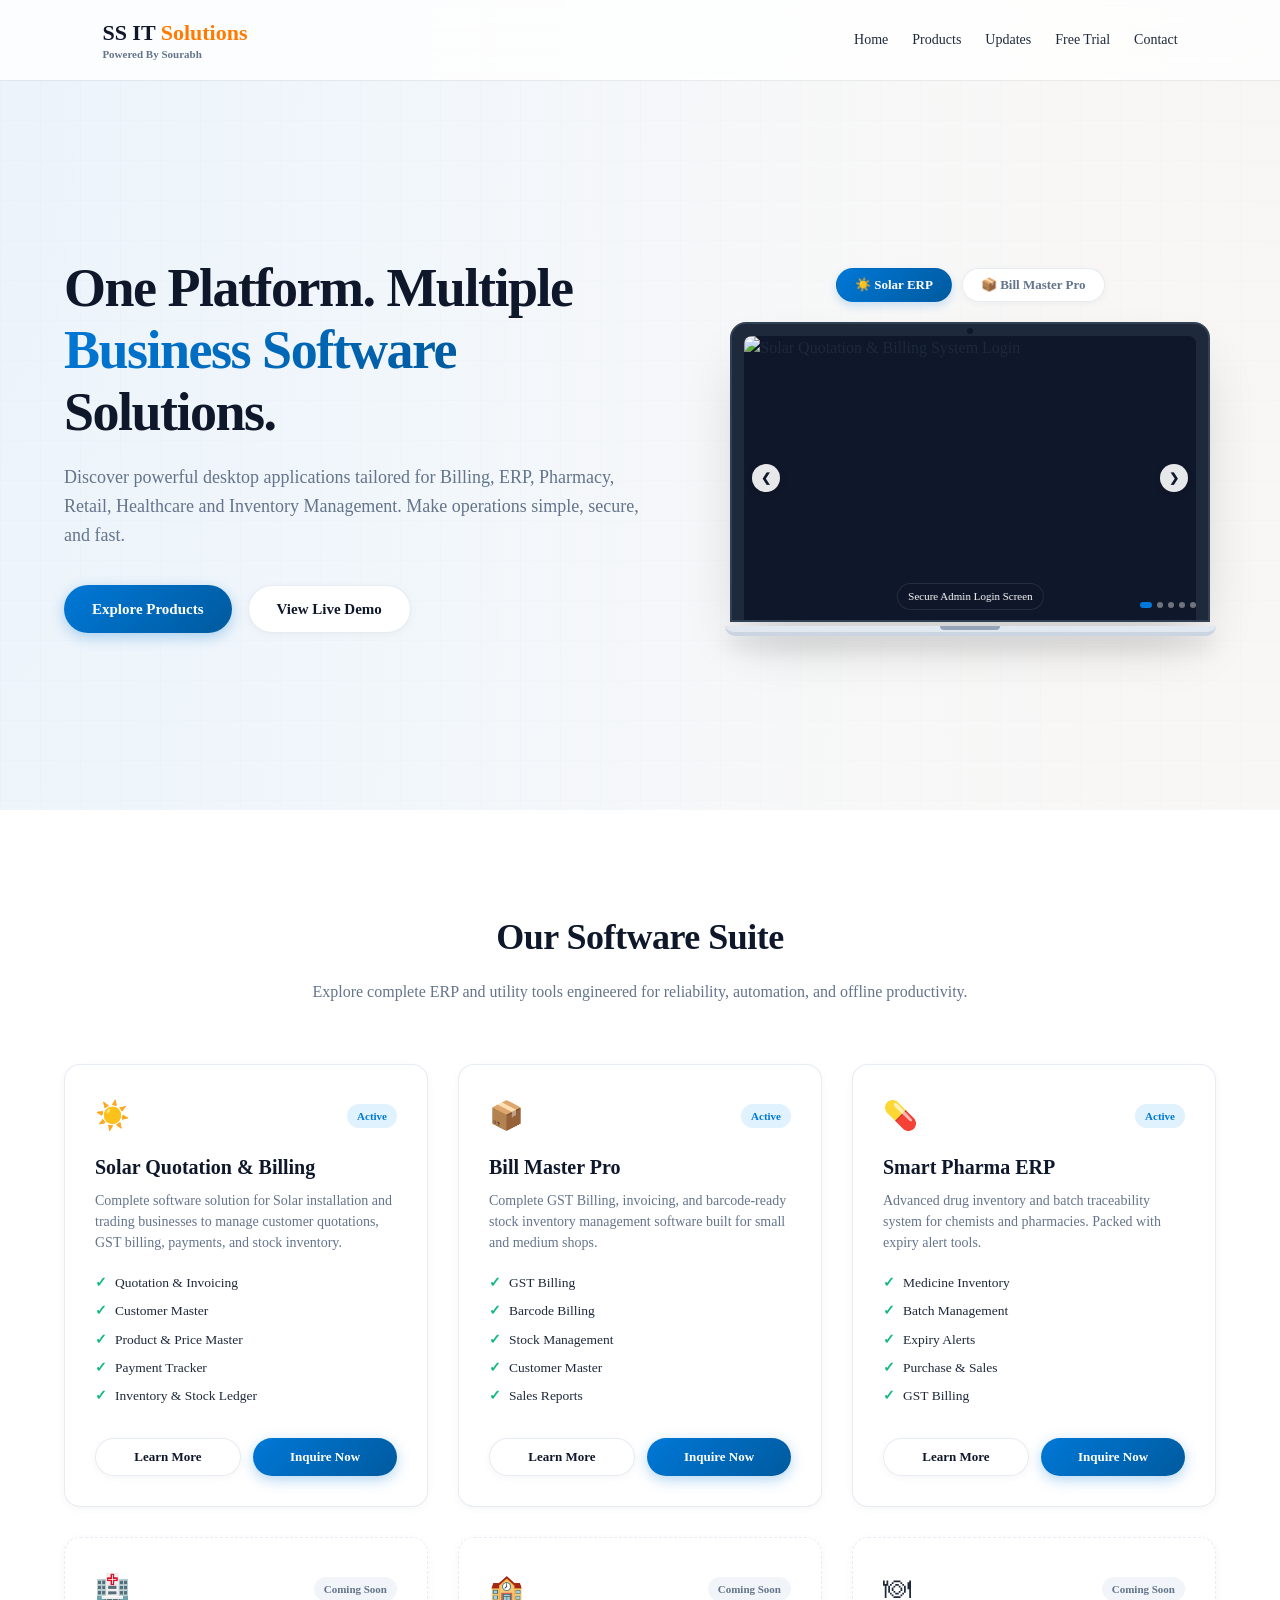
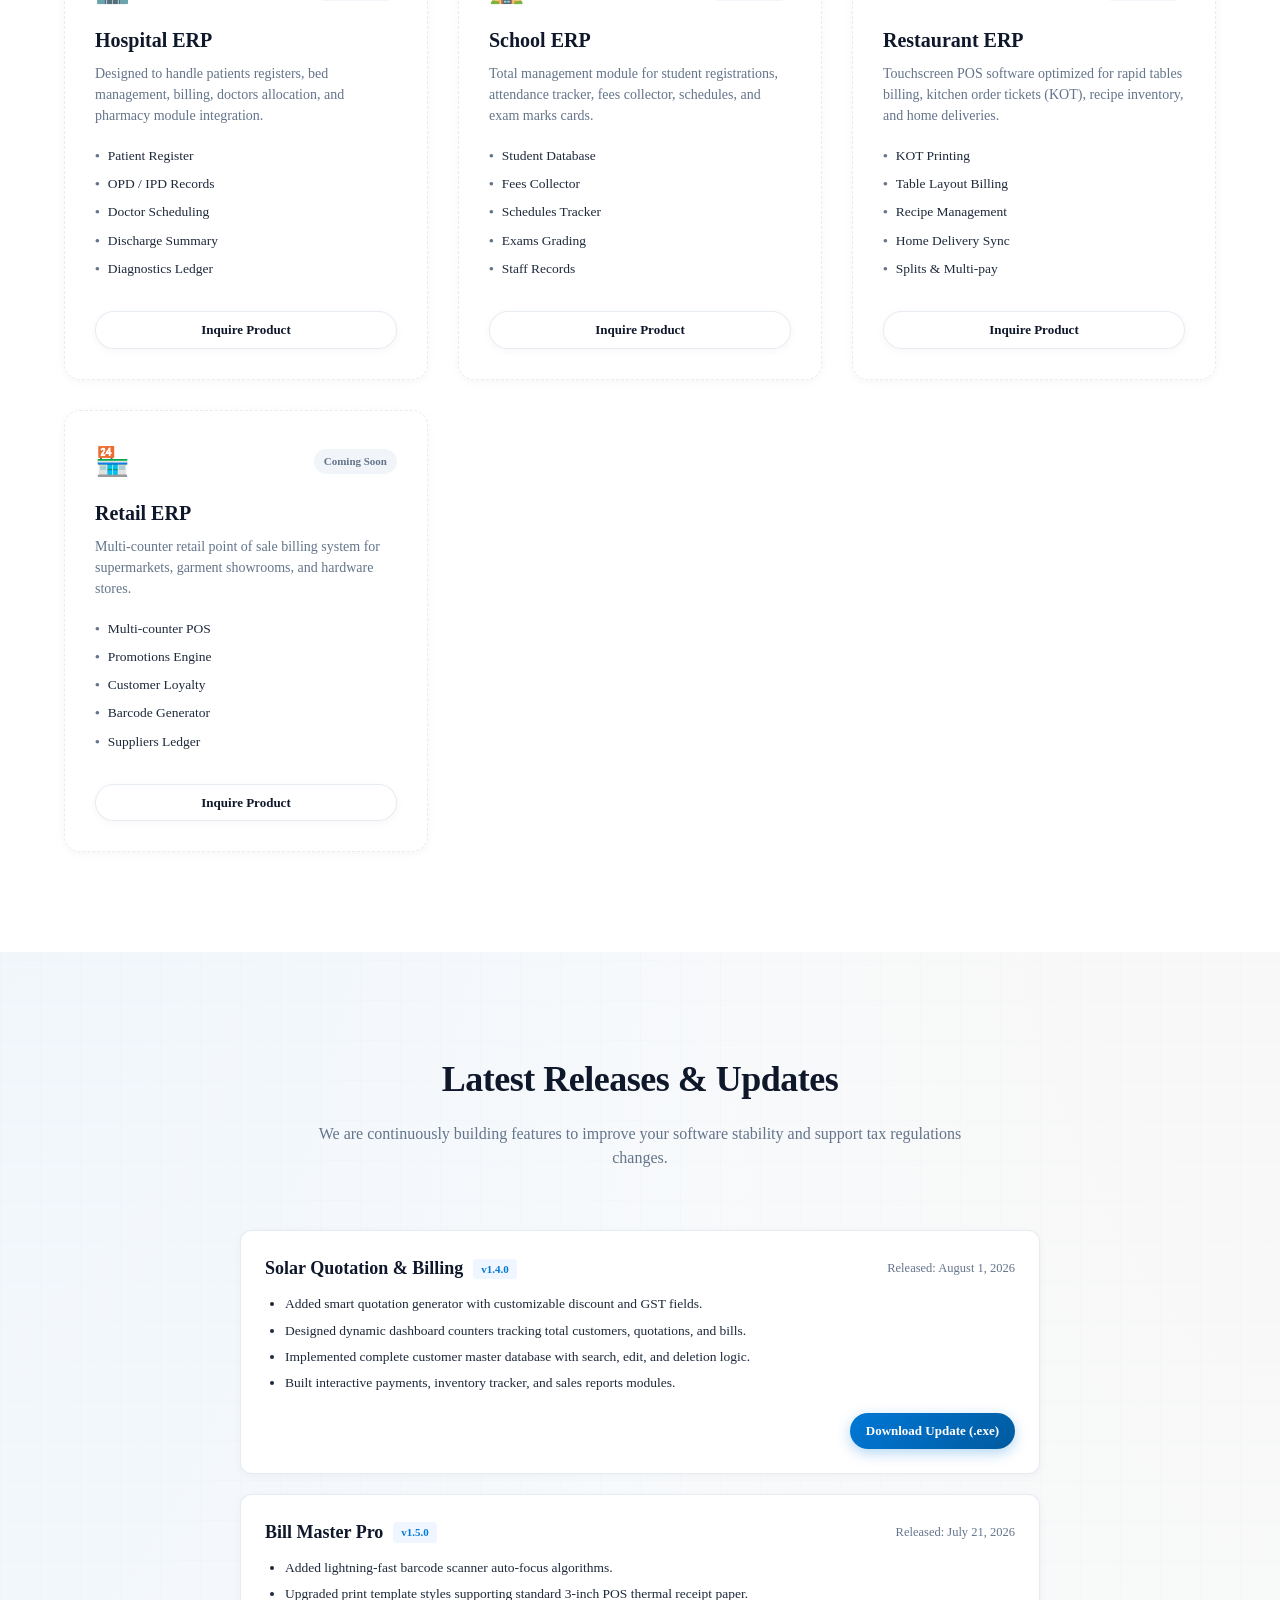
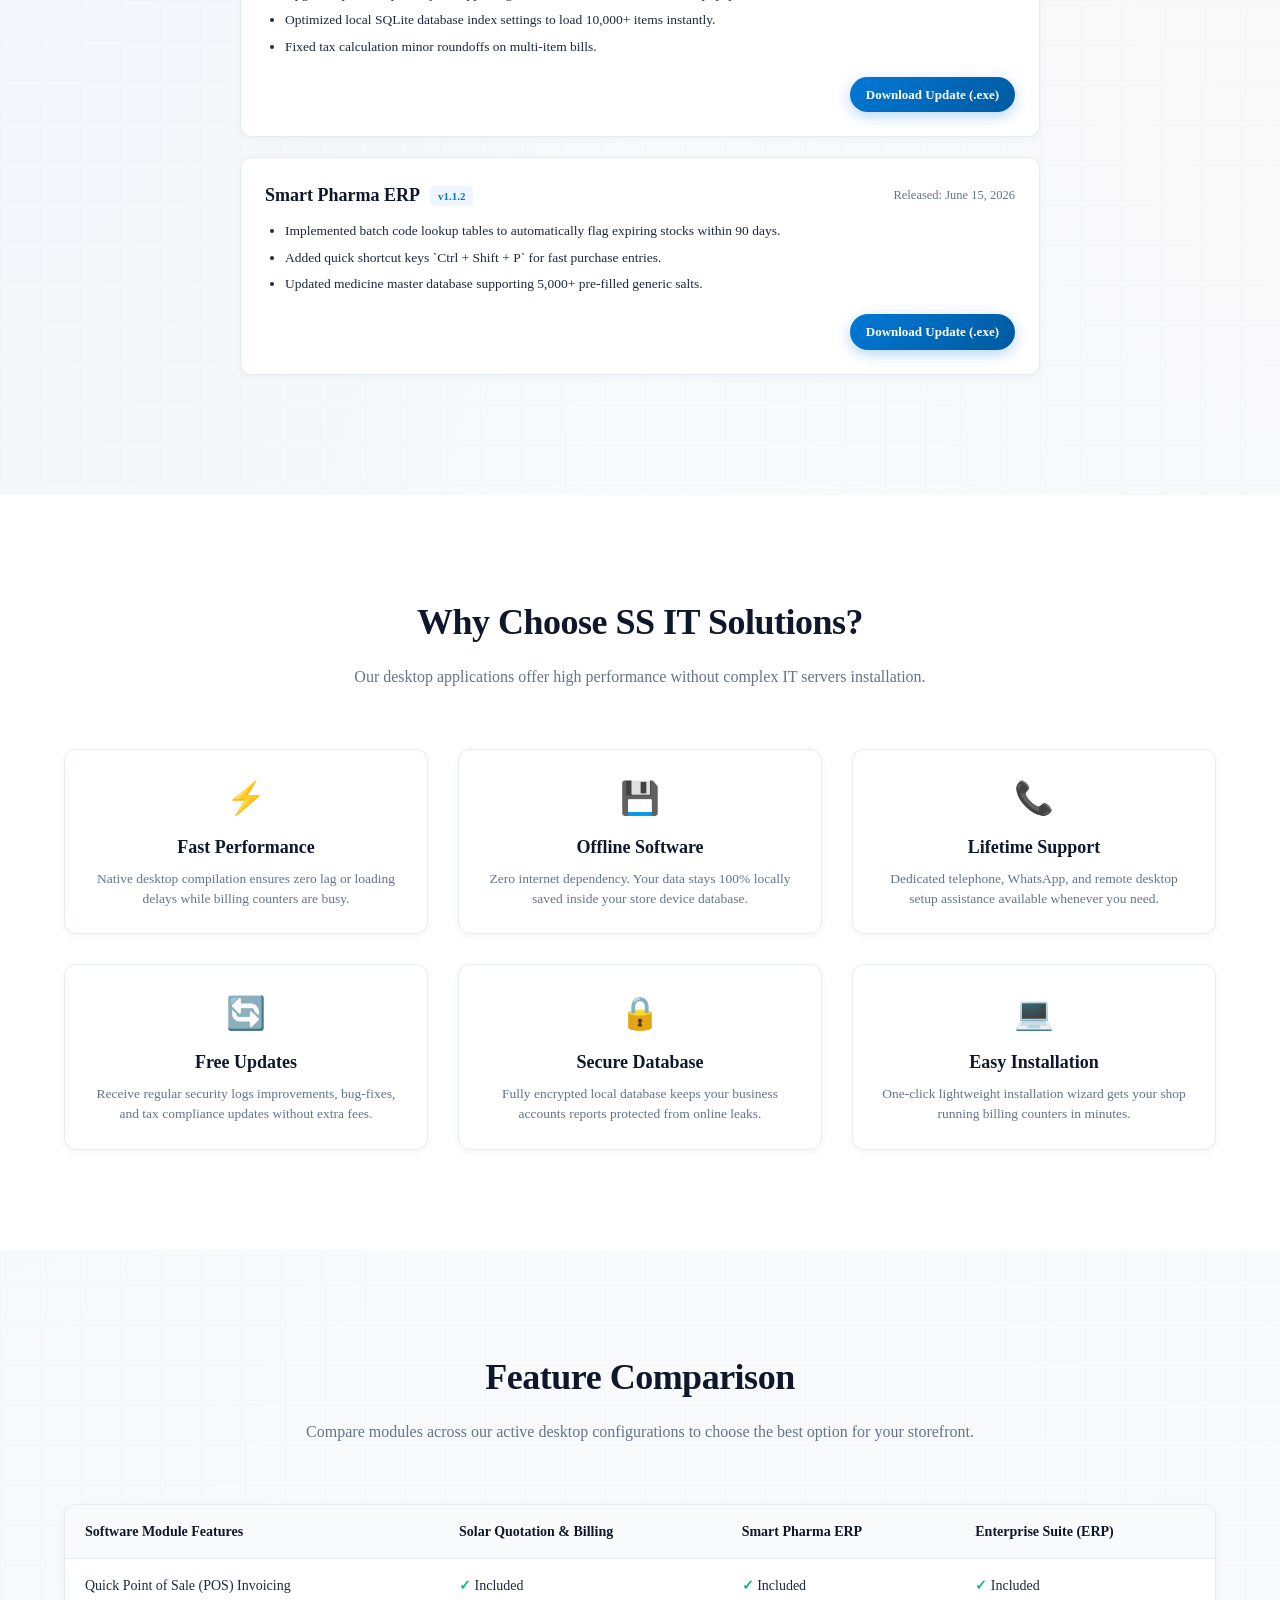
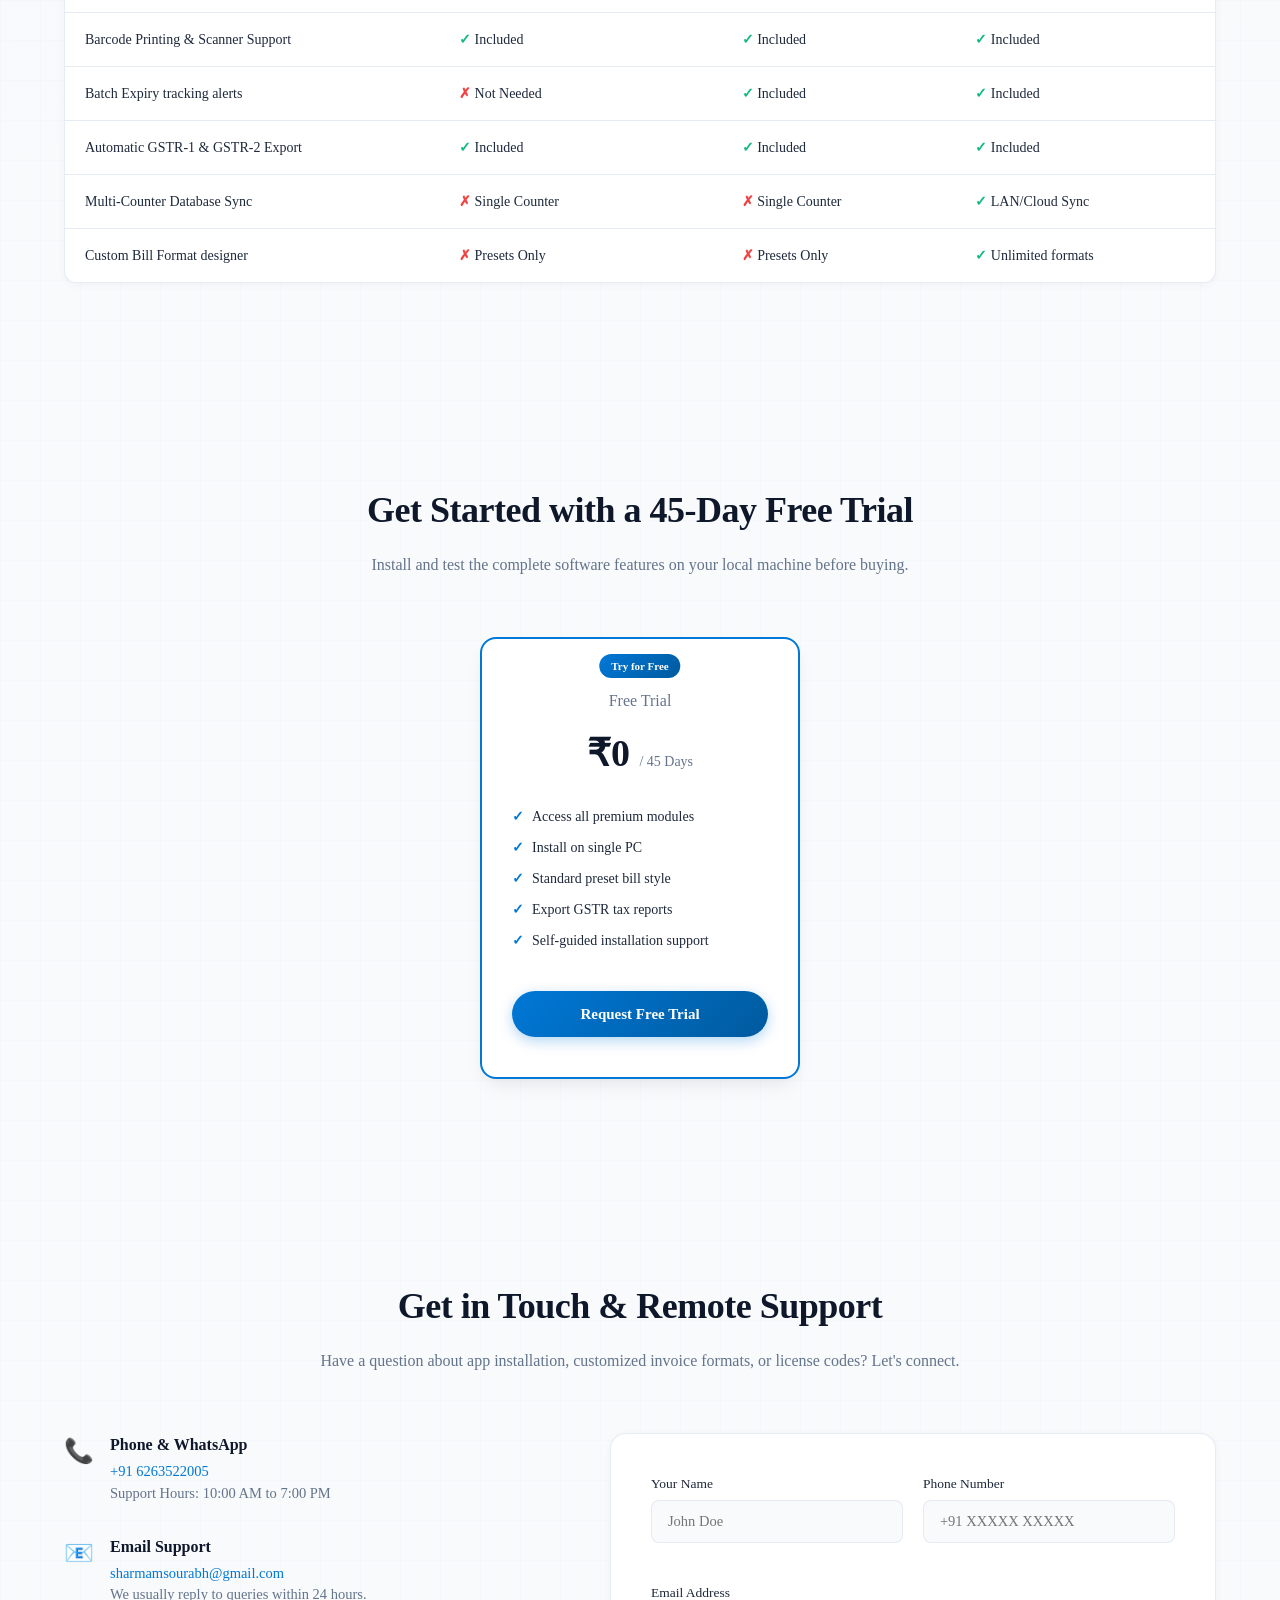
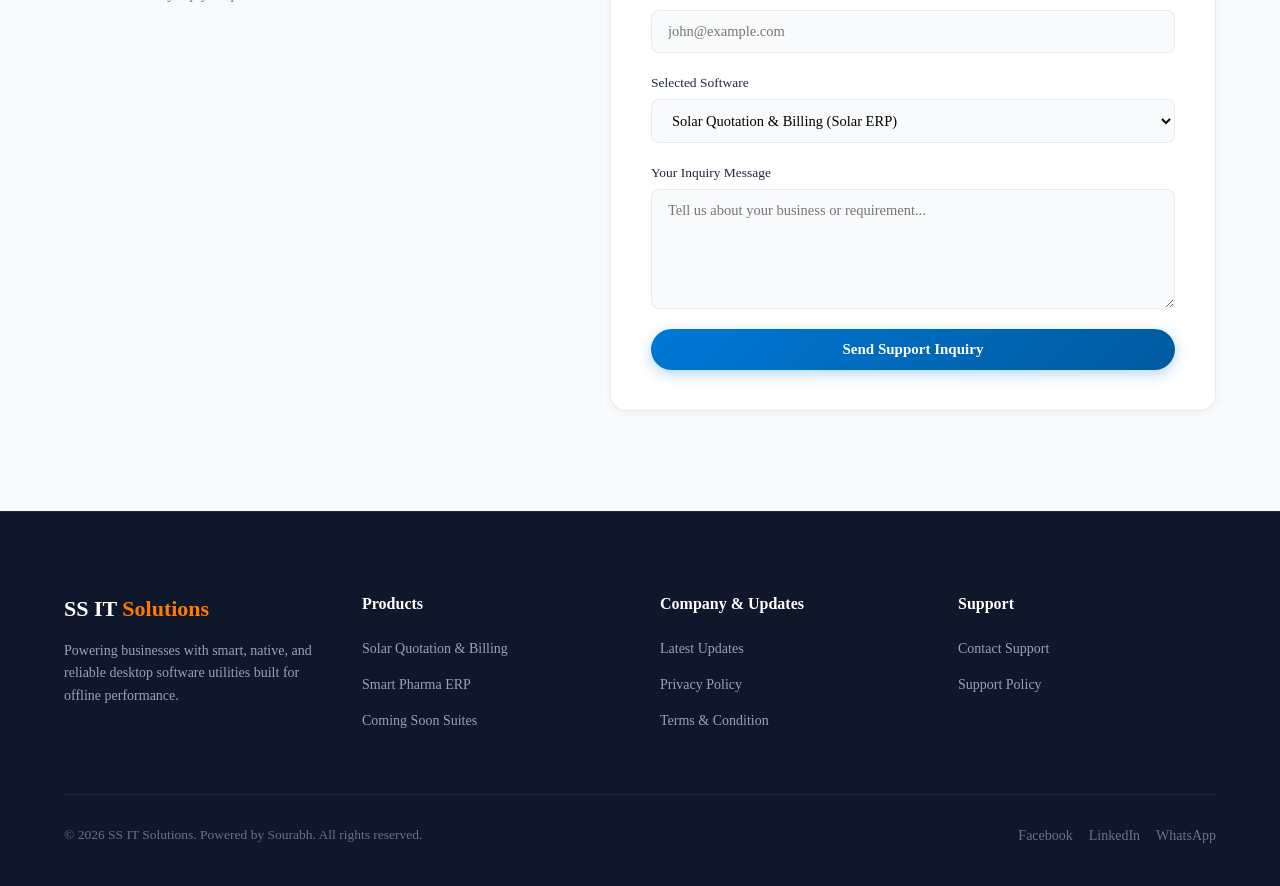
==== index.html @ c7de7785 "revert: restore website to original monolithic state" ====
<!DOCTYPE html>
<html lang="en">

<head>
    <meta charset="UTF-8">
    <meta name="viewport" content="width=device-width, initial-scale=1.0">
    <meta name="google-site-verification" content="w31RMq2K3rgCQF6X0CqfsqRzI9_mPXojwEN57qnddhU" />
    <title>SS IT Solutions - Solar ERP & Smart Billing Software</title>
    <meta name="description"
        content="Best Solar ERP and Billing software by SS IT Solutions for quotation, invoice management, and customer tracking.">
    <meta name="keywords"
        content="Solar ERP, Billing Software, SS IT Solutions, Quotation Software, Business Solutions">
    <link href="https://fonts.googleapis.com/css2?family=Inter:wght@300;400;500;600;700&display=swap" rel="stylesheet">
    <style>
        :root {
            --primary: #0078D7;
            --primary-light: #E0F2FE;
            --primary-grad: linear-gradient(135deg, #0078D7 0%, #005A9E 100%);
            --accent: #FF7B00;
            --accent-grad: linear-gradient(135deg, #FF7B00 0%, #CC6200 100%);
            --secondary: #0F172A;
            --text-main: #1E293B;
            --text-light: #64748B;
            --bg-color: #F8FAFC;
            --border-color: rgba(226, 232, 240, 0.8);
            --radius-lg: 16px;
            --radius-md: 12px;
            --shadow-sm: 0 2px 8px rgba(0, 0, 0, 0.04);
            --shadow-md: 0 10px 25px -5px rgba(0, 0, 0, 0.05), 0 8px 16px -6px rgba(0, 0, 0, 0.05);
            --shadow-lg: 0 25px 50px -12px rgba(0, 0, 0, 0.08);
            --transition: all 0.3s cubic-bezier(0.16, 1, 0.3, 1);
        }

        * {
            margin: 0;
            padding: 0;
            box-sizing: border-box;
            font-family: Cambria, Georgia, serif;
            scroll-behavior: smooth;
        }

        body {
            background-color: var(--bg-color);
            background-image:
                radial-gradient(at 0% 0%, rgba(0, 120, 215, 0.05) 0px, transparent 50%),
                radial-gradient(at 100% 0%, rgba(255, 123, 0, 0.03) 0px, transparent 50%),
                linear-gradient(rgba(241, 245, 249, 0.4) 1px, transparent 1px),
                linear-gradient(90deg, rgba(241, 245, 249, 0.4) 1px, transparent 1px);
            background-size: 100% 100%, 100% 100%, 40px 40px, 40px 40px;
            color: var(--text-main);
            overflow-x: hidden;
            line-height: 1.5;
        }

        /* Container alignment */
        .container {
            max-width: 1200px;
            margin: 0 auto;
            padding: 0 24px;
        }

        /* Buttons */
        .btn {
            display: inline-flex;
            align-items: center;
            justify-content: center;
            gap: 8px;
            padding: 12px 28px;
            border-radius: 50px;
            font-size: 15px;
            font-weight: 600;
            text-decoration: none;
            transition: var(--transition);
            cursor: pointer;
            border: none;
        }

        .btn-primary {
            background: var(--primary-grad);
            color: white;
            box-shadow: 0 4px 14px rgba(0, 120, 215, 0.3);
        }

        .btn-primary:hover {
            transform: translateY(-2px);
            box-shadow: 0 6px 20px rgba(0, 120, 215, 0.4);
        }

        .btn-secondary {
            background: white;
            color: var(--secondary);
            border: 1px solid var(--border-color);
            box-shadow: var(--shadow-sm);
        }

        .btn-secondary:hover {
            border-color: var(--primary);
            color: var(--primary);
            transform: translateY(-2px);
        }

        .btn-sm {
            padding: 8px 16px;
            font-size: 13px;
        }

        /* Section styles */
        section {
            padding: 100px 0;
            position: relative;
        }

        .section-header {
            text-align: center;
            max-width: 700px;
            margin: 0 auto 60px;
        }

        .section-header h2 {
            font-size: 36px;
            color: var(--secondary);
            font-weight: 700;
            margin-bottom: 16px;
            letter-spacing: -0.5px;
        }

        .section-header p {
            font-size: 16px;
            color: var(--text-light);
        }

        /* Sticky Navigation */
        nav {
            display: flex;
            justify-content: space-between;
            align-items: center;
            padding: 16px 8%;
            background: rgba(255, 255, 255, 0.8);
            backdrop-filter: blur(16px);
            -webkit-backdrop-filter: blur(16px);
            position: fixed;
            width: 100%;
            top: 0;
            z-index: 100;
            box-shadow: 0 1px 3px rgba(0, 0, 0, 0.02), 0 1px 0 rgba(0, 0, 0, 0.03);
            border-bottom: 1px solid rgba(255, 255, 255, 0.4);
            transition: var(--transition);
        }

        .logo-container {
            display: flex;
            flex-direction: column;
            text-decoration: none;
        }

        .logo {
            font-size: 22px;
            font-weight: 700;
            color: var(--secondary);
        }

        .logo span {
            color: var(--accent);
        }

        .logo-sub {
            font-size: 11px;
            color: var(--text-light);
            font-weight: 600;
            margin-top: -3px;
        }

        .nav-menu {
            display: flex;
            align-items: center;
            gap: 30px;
        }

        .nav-links {
            display: flex;
            gap: 24px;
        }

        .nav-links a {
            text-decoration: none;
            color: var(--text-main);
            font-size: 14px;
            font-weight: 500;
            transition: var(--transition);
        }

        .nav-links a:hover {
            color: var(--primary);
        }

        .menu-toggle {
            display: none;
            flex-direction: column;
            justify-content: space-between;
            width: 24px;
            height: 18px;
            background: transparent;
            border: none;
            cursor: pointer;
            z-index: 101;
            padding: 0;
        }

        .menu-toggle span {
            display: block;
            width: 100%;
            height: 2px;
            background-color: var(--secondary);
            border-radius: 2px;
            transition: all 0.3s ease;
        }

        /* Hero Section */
        .hero {
            min-height: 90vh;
            display: flex;
            align-items: center;
            padding: 140px 0 60px;
            position: relative;
        }

        .hero-grid {
            display: grid;
            grid-template-columns: 1.1fr 0.9fr;
            gap: 60px;
            align-items: center;
        }

        .hero-content h1 {
            font-size: 54px;
            font-weight: 800;
            line-height: 1.15;
            color: var(--secondary);
            margin-bottom: 20px;
            letter-spacing: -1.5px;
        }

        .hero-content h1 span {
            background: var(--primary-grad);
            background-clip: text;
            -webkit-background-clip: text;
            -webkit-text-fill-color: transparent;
        }

        .hero-content p {
            font-size: 18px;
            color: var(--text-light);
            margin-bottom: 35px;
            line-height: 1.6;
        }

        .hero-buttons {
            display: flex;
            gap: 16px;
        }

        /* Product Tab Selector CSS */
        .product-tabs {
            display: flex;
            justify-content: center;
            gap: 10px;
            margin-bottom: 20px;
            width: 100%;
        }

        .tab-btn {
            background: white;
            color: var(--text-light);
            border: 1px solid var(--border-color);
            padding: 8px 18px;
            border-radius: 30px;
            font-size: 13px;
            font-weight: 600;
            cursor: pointer;
            transition: var(--transition);
            box-shadow: var(--shadow-sm);
        }

        .tab-btn:hover {
            color: var(--primary);
            border-color: var(--primary);
        }

        .tab-btn.active {
            background: var(--primary-grad);
            color: white;
            border-color: transparent;
            box-shadow: 0 4px 10px rgba(0, 120, 215, 0.2);
        }

        /* Laptop Mockup Slider */
        .laptop-mockup-container {
            position: relative;
            width: 100%;
            display: flex;
            justify-content: center;
        }

        .laptop-screen {
            background: #1e293b;
            border-radius: 16px 16px 0 0;
            padding: 12px 12px 0 12px;
            box-shadow: 0 30px 60px -15px rgba(0, 0, 0, 0.2);
            width: 100%;
            max-width: 480px;
            aspect-ratio: 16 / 10;
            position: relative;
            border: 2px solid #334155;
            overflow: hidden;
        }

        /* Screen Camera */
        .laptop-screen::before {
            content: "";
            position: absolute;
            top: 4px;
            left: 50%;
            transform: translateX(-50%);
            width: 6px;
            height: 6px;
            background: #0f172a;
            border-radius: 50%;
            z-index: 10;
        }

        .laptop-base {
            width: 112%;
            height: 10px;
            background: #e2e8f0;
            border-radius: 0 0 16px 16px;
            box-shadow: 0 12px 20px rgba(0, 0, 0, 0.1);
            position: relative;
            z-index: 5;
            border-bottom: 4px solid #cbd5e1;
        }

        .laptop-base::after {
            content: "";
            position: absolute;
            top: 0;
            left: 50%;
            transform: translateX(-50%);
            width: 60px;
            height: 4px;
            background: #94a3b8;
            border-radius: 0 0 4px 4px;
        }

        /* Slideshow Styles inside Laptop */
        .slideshow-container {
            width: 100%;
            height: 100%;
            position: relative;
            overflow: hidden;
            border-radius: 8px 8px 0 0;
            background: #0f172a;
        }

        .slide {
            display: none;
            width: 100%;
            height: 100%;
            position: relative;
        }

        .slide img {
            width: 100%;
            height: 100%;
            object-fit: cover;
        }

        .slide-caption {
            color: white;
            font-size: 11px;
            padding: 4px 10px;
            position: absolute;
            bottom: 10px;
            left: 50%;
            transform: translateX(-50%);
            background: rgba(15, 23, 42, 0.8);
            backdrop-filter: blur(4px);
            border-radius: 20px;
            font-weight: 500;
            pointer-events: none;
            border: 1px solid rgba(255, 255, 255, 0.1);
            z-index: 10;
            white-space: nowrap;
        }

        /* Next & previous buttons */
        .prev,
        .next {
            cursor: pointer;
            position: absolute;
            top: 50%;
            transform: translateY(-50%);
            width: 28px;
            height: 28px;
            display: flex;
            align-items: center;
            justify-content: center;
            color: var(--secondary);
            font-weight: bold;
            font-size: 12px;
            transition: var(--transition);
            border-radius: 50%;
            user-select: none;
            background: rgba(255, 255, 255, 0.9);
            box-shadow: 0 2px 6px rgba(0, 0, 0, 0.15);
            z-index: 10;
        }

        .next {
            right: 8px;
        }

        .prev {
            left: 8px;
        }

        .prev:hover,
        .next:hover {
            background: var(--primary);
            color: white;
        }

        .slideshow-dots {
            position: absolute;
            bottom: 12px;
            right: 12px;
            display: flex;
            gap: 5px;
            z-index: 10;
        }

        .dot {
            cursor: pointer;
            height: 6px;
            width: 6px;
            background-color: rgba(255, 255, 255, 0.4);
            border-radius: 50%;
            display: inline-block;
            transition: var(--transition);
        }

        .active-dot,
        .dot:hover {
            background-color: var(--primary);
            width: 12px;
            border-radius: 3px;
        }

        .fade {
            animation-name: fadeAnimation;
            animation-duration: 0.4s;
            height: 100%;
        }

        @keyframes fadeAnimation {
            from {
                opacity: 0.6;
            }

            to {
                opacity: 1;
            }
        }

        /* Our Software Suite Card Grid */
        .suite-grid {
            display: grid;
            grid-template-columns: repeat(auto-fit, minmax(280px, 1fr));
            gap: 30px;
        }

        .suite-card {
            background: white;
            border-radius: var(--radius-lg);
            padding: 30px;
            border: 1px solid var(--border-color);
            box-shadow: var(--shadow-sm);
            transition: var(--transition);
            display: flex;
            flex-direction: column;
            position: relative;
            overflow: hidden;
        }

        .suite-card:hover {
            transform: translateY(-8px);
            box-shadow: var(--shadow-md);
            border-color: var(--primary);
        }

        .suite-card-header {
            display: flex;
            align-items: center;
            justify-content: space-between;
            margin-bottom: 15px;
        }

        .suite-card-icon {
            font-size: 28px;
        }

        .suite-badge {
            font-size: 11px;
            padding: 4px 10px;
            border-radius: 50px;
            font-weight: 600;
        }

        .badge-active {
            background: var(--primary-light);
            color: var(--primary);
        }

        .badge-soon {
            background: #F1F5F9;
            color: #64748B;
        }

        .suite-card h3 {
            font-size: 20px;
            color: var(--secondary);
            font-weight: 700;
            margin-bottom: 8px;
        }

        .suite-card p {
            font-size: 14px;
            color: var(--text-light);
            margin-bottom: 20px;
            flex-grow: 1;
            line-height: 1.5;
        }

        .suite-features-list {
            list-style: none;
            margin-bottom: 24px;
        }

        .suite-features-list li {
            font-size: 13.5px;
            color: var(--text-main);
            margin-bottom: 8px;
            display: flex;
            align-items: center;
            gap: 8px;
        }

        .suite-features-list li::before {
            content: "✓";
            color: #10B981;
            font-weight: bold;
        }

        .suite-card-buttons {
            display: flex;
            gap: 12px;
            margin-top: auto;
        }

        .suite-card-buttons .btn {
            flex: 1;
        }

        /* Coming soon card mask styling */
        .suite-card-soon {
            background: rgba(255, 255, 255, 0.7);
            border: 1px dashed var(--border-color);
        }

        .suite-card-soon:hover {
            transform: none;
            box-shadow: var(--shadow-sm);
            border-color: var(--border-color);
        }

        .suite-card-soon .suite-features-list li::before {
            content: "•";
            color: var(--text-light);
        }

        /* Latest Updates Section (Timelines) */
        .updates-container {
            max-width: 800px;
            margin: 0 auto;
        }

        .update-item {
            background: white;
            border-radius: var(--radius-md);
            padding: 24px;
            margin-bottom: 20px;
            border: 1px solid var(--border-color);
            box-shadow: var(--shadow-sm);
        }

        .update-header {
            display: flex;
            justify-content: space-between;
            align-items: center;
            margin-bottom: 12px;
            flex-wrap: wrap;
            gap: 10px;
        }

        .update-title {
            display: flex;
            align-items: center;
            gap: 10px;
        }

        .update-title h3 {
            font-size: 18px;
            color: var(--secondary);
            font-weight: 700;
        }

        .update-version {
            background: #EFF6FF;
            color: var(--primary);
            font-size: 11px;
            font-weight: 600;
            padding: 2px 8px;
            border-radius: 4px;
        }

        .update-date {
            font-size: 12.5px;
            color: var(--text-light);
            font-weight: 500;
        }

        .changelog-list {
            margin-left: 20px;
            margin-bottom: 20px;
        }

        .changelog-list li {
            font-size: 13.5px;
            color: var(--text-main);
            margin-bottom: 6px;
        }

        /* Why Choose Section Grid */
        .why-grid {
            display: grid;
            grid-template-columns: repeat(auto-fit, minmax(280px, 1fr));
            gap: 30px;
        }

        .why-card {
            background: white;
            border-radius: var(--radius-md);
            padding: 24px;
            border: 1px solid var(--border-color);
            box-shadow: var(--shadow-sm);
            text-align: center;
            transition: var(--transition);
        }

        .why-card:hover {
            transform: translateY(-4px);
            box-shadow: var(--shadow-md);
            border-color: var(--accent);
        }

        .why-icon {
            font-size: 32px;
            margin-bottom: 12px;
            display: inline-block;
        }

        .why-card h3 {
            font-size: 18px;
            color: var(--secondary);
            font-weight: 600;
            margin-bottom: 8px;
        }

        .why-card p {
            font-size: 13.5px;
            color: var(--text-light);
        }

        /* Comparison Table Container */
        .comparison-table-wrapper {
            overflow-x: auto;
            border-radius: var(--radius-md);
            border: 1px solid var(--border-color);
            background: white;
            box-shadow: var(--shadow-sm);
        }

        table {
            width: 100%;
            border-collapse: collapse;
            text-align: left;
            min-width: 600px;
        }

        th,
        td {
            padding: 16px 20px;
            font-size: 14px;
            border-bottom: 1px solid var(--border-color);
        }

        th {
            background-color: #F8FAFC;
            color: var(--secondary);
            font-weight: 600;
        }

        tr:last-child td {
            border-bottom: none;
        }

        .check-icon {
            color: #10B981;
            font-weight: bold;
        }

        .cross-icon {
            color: #EF4444;
            font-weight: bold;
        }

        /* Testimonials Section */
        .testimonials-grid {
            display: grid;
            grid-template-columns: repeat(auto-fit, minmax(300px, 1fr));
            gap: 30px;
        }

        .testimonial-card {
            background: white;
            border-radius: var(--radius-md);
            padding: 30px;
            border: 1px solid var(--border-color);
            box-shadow: var(--shadow-sm);
            position: relative;
        }

        .stars {
            color: #FBBF24;
            margin-bottom: 15px;
            font-size: 14px;
        }

        .testimonial-card p {
            font-size: 14px;
            color: var(--text-main);
            line-height: 1.6;
            margin-bottom: 20px;
            font-style: italic;
        }

        .client-info {
            display: flex;
            align-items: center;
            gap: 12px;
        }

        .client-avatar {
            width: 44px;
            height: 44px;
            border-radius: 50%;
            background: var(--primary-light);
            color: var(--primary);
            font-weight: bold;
            display: flex;
            align-items: center;
            justify-content: center;
            font-size: 16px;
        }

        .client-details h4 {
            font-size: 14.5px;
            color: var(--secondary);
            font-weight: 600;
        }

        .client-details span {
            font-size: 12px;
            color: var(--text-light);
        }

        /* Pricing Section */
        .pricing-grid {
            display: flex;
            flex-wrap: wrap;
            justify-content: center;
            gap: 30px;
            max-width: 1000px;
            margin: 0 auto;
        }

        .pricing-card {
            background: white;
            border-radius: var(--radius-lg);
            padding: 40px 30px;
            border: 1px solid var(--border-color);
            box-shadow: var(--shadow-sm);
            text-align: center;
            display: flex;
            flex-direction: column;
            position: relative;
            transition: var(--transition);
            width: 320px;
        }

        .pricing-card:hover {
            transform: scale(1.02);
            box-shadow: var(--shadow-md);
        }

        .pricing-card.popular {
            border: 2px solid var(--primary);
            box-shadow: var(--shadow-md);
        }

        .popular-badge {
            background: var(--primary-grad);
            color: white;
            position: absolute;
            top: 15px;
            left: 50%;
            transform: translateX(-50%);
            padding: 4px 12px;
            border-radius: 50px;
            font-size: 11px;
            font-weight: bold;
        }

        .pricing-tier {
            font-size: 16px;
            color: var(--text-light);
            font-weight: 500;
            margin-bottom: 12px;
        }

        .pricing-price {
            font-size: 38px;
            font-weight: 700;
            color: var(--secondary);
            margin-bottom: 24px;
        }

        .pricing-price span {
            font-size: 14px;
            color: var(--text-light);
            font-weight: 400;
        }

        .pricing-features {
            list-style: none;
            margin-bottom: 30px;
            text-align: left;
            flex-grow: 1;
        }

        .pricing-features li {
            font-size: 14px;
            color: var(--text-main);
            margin-bottom: 10px;
            display: flex;
            align-items: center;
            gap: 8px;
        }

        .pricing-features li::before {
            content: "✓";
            color: var(--primary);
            font-weight: bold;
        }

        .pricing-card .btn {
            width: 100%;
        }

        /* Download Center Center Grid */
        .dl-table-wrapper {
            background: white;
            border: 1px solid var(--border-color);
            border-radius: var(--radius-md);
            box-shadow: var(--shadow-sm);
            overflow-x: auto;
        }

        .dl-table th,
        .dl-table td {
            padding: 16px 20px;
            font-size: 14px;
        }

        .dl-software-name {
            font-weight: 600;
            color: var(--secondary);
            display: flex;
            align-items: center;
            gap: 8px;
        }

        /* Contact Section Grid */
        .contact-grid {
            display: grid;
            grid-template-columns: 0.9fr 1.1fr;
            gap: 50px;
        }

        .contact-details-box {
            display: flex;
            flex-direction: column;
            gap: 30px;
        }

        .contact-details-item {
            display: flex;
            gap: 16px;
        }

        .contact-details-icon {
            font-size: 24px;
        }

        .contact-details-content h3 {
            font-size: 16px;
            color: var(--secondary);
            font-weight: 600;
            margin-bottom: 4px;
        }

        .contact-details-content p {
            font-size: 14.5px;
            color: var(--text-light);
        }

        .contact-details-content a {
            color: var(--primary);
            text-decoration: none;
            font-weight: 500;
        }

        .map-card {
            border-radius: var(--radius-md);
            overflow: hidden;
            border: 1px solid var(--border-color);
            box-shadow: var(--shadow-sm);
            height: 200px;
            margin-top: 15px;
        }

        /* Contact Form */
        .contact-form-card {
            background: white;
            border-radius: var(--radius-lg);
            padding: 40px;
            border: 1px solid var(--border-color);
            box-shadow: var(--shadow-sm);
        }

        .form-row {
            display: grid;
            grid-template-columns: 1fr 1fr;
            gap: 20px;
            margin-bottom: 20px;
        }

        .form-group {
            display: flex;
            flex-direction: column;
            gap: 6px;
            margin-bottom: 20px;
        }

        .form-group label {
            font-size: 13.5px;
            font-weight: 500;
            color: var(--text-main);
        }

        .form-control {
            padding: 12px 16px;
            border-radius: 8px;
            border: 1px solid var(--border-color);
            background: var(--bg-color);
            font-size: 14.5px;
            transition: var(--transition);
            width: 100%;
        }

        .form-control:focus {
            border-color: var(--primary);
            background: white;
            outline: none;
            box-shadow: 0 0 0 3px rgba(0, 120, 215, 0.15);
        }

        textarea.form-control {
            resize: vertical;
            min-height: 120px;
        }

        /* Footer */
        footer {
            background: #0f172a;
            color: #f8fafc;
            padding: 80px 0 40px;
            border-top: 1px solid #1e293b;
        }

        .footer-grid {
            display: grid;
            grid-template-columns: repeat(auto-fit, minmax(200px, 1fr));
            gap: 40px;
            margin-bottom: 50px;
        }

        .footer-col h3 {
            font-size: 16px;
            font-weight: 600;
            margin-bottom: 20px;
            color: white;
        }

        .footer-col ul {
            list-style: none;
        }

        .footer-col ul li {
            margin-bottom: 12px;
        }

        .footer-col ul li a {
            color: #94a3b8;
            text-decoration: none;
            font-size: 14px;
            transition: var(--transition);
        }

        .footer-col ul li a:hover {
            color: white;
        }

        .footer-bottom {
            border-top: 1px solid #1e293b;
            padding-top: 30px;
            display: flex;
            justify-content: space-between;
            align-items: center;
            flex-wrap: wrap;
            gap: 20px;
        }

        .footer-bottom p {
            font-size: 13.5px;
            color: #64748b;
        }

        .social-links {
            display: flex;
            gap: 16px;
        }

        .social-links a {
            color: #64748b;
            text-decoration: none;
            font-size: 14px;
            transition: var(--transition);
        }

        .social-links a:hover {
            color: white;
        }

        /* Modal Overlays CSS Hack */
        .modal-overlay {
            position: fixed;
            top: 0;
            left: 0;
            width: 100%;
            height: 100%;
            background: rgba(15, 23, 42, 0.6);
            backdrop-filter: blur(8px);
            -webkit-backdrop-filter: blur(8px);
            display: flex;
            align-items: center;
            justify-content: center;
            opacity: 0;
            pointer-events: none;
            transition: all 0.4s cubic-bezier(0.16, 1, 0.3, 1);
            z-index: 1000;
        }

        .modal-overlay.active,
        .modal-overlay:target {
            opacity: 1;
            pointer-events: auto;
        }

        .modal-overlay:target .modal-card {
            transform: scale(1) translateY(0);
        }

        .modal-backdrop-close {
            position: absolute;
            top: 0;
            left: 0;
            width: 100%;
            height: 100%;
            cursor: default;
            z-index: 1;
        }

        .modal-card {
            background: white;
            padding: 40px;
            border-radius: 24px;
            box-shadow: var(--shadow-lg);
            max-width: 450px;
            width: 90%;
            text-align: center;
            position: relative;
            transform: scale(0.9) translateY(20px);
            transition: all 0.4s cubic-bezier(0.16, 1, 0.3, 1);
            border: 1px solid var(--border-color);
            z-index: 2;
        }

        .modal-close {
            position: absolute;
            top: 20px;
            right: 20px;
            background: #F1F5F9;
            border: none;
            width: 36px;
            height: 36px;
            border-radius: 50%;
            font-size: 20px;
            cursor: pointer;
            color: var(--text-light);
            display: flex;
            align-items: center;
            justify-content: center;
            transition: var(--transition);
            text-decoration: none;
        }

        .modal-close:hover {
            background: #E2E8F0;
            color: var(--text-main);
            transform: rotate(90deg);
        }

        .modal-header h3 {
            font-size: 24px;
            color: var(--secondary);
            margin-bottom: 10px;
            font-weight: 700;
        }

        .modal-header p {
            color: var(--text-light);
            font-size: 15px;
            line-height: 1.5;
            margin-bottom: 20px;
        }

        .modal-number {
            font-size: 22px;
            font-weight: 700;
            color: var(--primary);
            background: #F0F9FF;
            padding: 12px 24px;
            border-radius: 50px;
            display: inline-block;
            margin-bottom: 30px;
            border: 1px dashed rgba(0, 120, 215, 0.3);
            letter-spacing: 0.5px;
        }

        .modal-number a {
            color: var(--primary);
            text-decoration: none;
        }

        .modal-actions {
            display: flex;
            flex-direction: column;
            gap: 15px;
        }

        .modal-btn {
            display: flex;
            align-items: center;
            justify-content: center;
            gap: 12px;
            padding: 16px;
            border-radius: 14px;
            font-size: 16px;
            font-weight: 600;
            text-decoration: none;
            transition: var(--transition);
        }

        .call-btn {
            background: var(--primary-grad);
            color: white;
            box-shadow: 0 4px 15px rgba(0, 120, 215, 0.2);
        }

        .call-btn:hover {
            transform: translateY(-2px);
            box-shadow: 0 8px 20px rgba(0, 120, 215, 0.35);
        }

        .whatsapp-btn {
            background: linear-gradient(135deg, #25D366 0%, #128C7E 100%);
            color: white;
            box-shadow: 0 4px 15px rgba(37, 211, 102, 0.2);
        }

        .whatsapp-btn:hover {
            transform: translateY(-2px);
            box-shadow: 0 8px 20px rgba(37, 211, 102, 0.35);
        }

        /* Video Modal Styles */
        .video-modal-card {
            max-width: 800px;
            width: 95%;
            padding: 55px 15px 15px 15px;
            background: #0F172A;
            border: 1px solid rgba(255, 255, 255, 0.1);
        }

        .video-container {
            position: relative;
            width: 100%;
            padding-bottom: 56.25%;
            /* 16:9 Aspect Ratio */
            height: 0;
            border-radius: 12px;
            overflow: hidden;
            background: #000;
            border: 1px solid rgba(255, 255, 255, 0.05);
        }

        .video-container video,
        .video-container iframe {
            position: absolute;
            top: 0;
            left: 0;
            width: 100%;
            height: 100%;
            border: 0;
        }

        /* Mobile Responsiveness Media Queries */
        @media (max-width: 768px) {
            nav {
                padding: 15px 5%;
            }

            .menu-toggle.open-btn {
                display: flex;
            }

            .menu-toggle.close-btn {
                display: none;
            }

            #nav-menu:target~.menu-toggle.open-btn {
                display: none;
            }

            #nav-menu:target~.menu-toggle.close-btn {
                display: flex;
            }

            #nav-menu:target~.menu-toggle.close-btn span:nth-child(1) {
                transform: translateY(9px) rotate(45deg);
                background-color: var(--primary);
            }

            #nav-menu:target~.menu-toggle.close-btn span:nth-child(2) {
                opacity: 0;
            }

            #nav-menu:target~.menu-toggle.close-btn span:nth-child(3) {
                transform: translateY(-9px) rotate(-45deg);
                background-color: var(--primary);
            }

            .nav-menu {
                position: absolute;
                top: calc(100% - 10px);
                right: 5%;
                width: 180px;
                height: auto;
                background: rgba(255, 255, 255, 0.98);
                backdrop-filter: blur(15px);
                flex-direction: column;
                align-items: stretch;
                padding: 15px;
                gap: 0;
                border-radius: 12px;
                box-shadow: 0 10px 30px rgba(0, 0, 0, 0.08);
                border: 1px solid rgba(226, 232, 240, 0.8);
                opacity: 0;
                transform: translateY(-10px);
                pointer-events: none;
                transition: all 0.3s cubic-bezier(0.16, 1, 0.3, 1);
                z-index: 100;
            }

            .nav-menu:target {
                opacity: 1;
                transform: translateY(0);
                pointer-events: auto;
            }

            .nav-links {
                flex-direction: column;
                align-items: stretch;
                gap: 12px;
                text-align: center;
            }

            .nav-links a {
                font-size: 16px;
                padding: 8px 0;
                border-bottom: 1px solid rgba(226, 232, 240, 0.5);
            }

            .nav-links a:last-child {
                border-bottom: none;
            }

            /* Hero Section */
            .hero {
                padding: 120px 0 40px;
            }

            .hero-grid {
                grid-template-columns: 1fr;
                gap: 40px;
                text-align: center;
            }

            .hero-content h1 {
                font-size: 38px;
                line-height: 1.25;
            }

            .hero-content p {
                font-size: 16px;
            }

            .hero-buttons {
                justify-content: center;
                flex-direction: column;
                gap: 12px;
            }

            .btn {
                width: 100%;
            }

            /* Sections spacing */
            section {
                padding: 60px 0;
            }

            .section-header h2 {
                font-size: 28px;
            }

            /* Comparison table */
            .comparison-table-wrapper {
                margin: 0 -12px;
                border-radius: 0;
                border-left: none;
                border-right: none;
            }

            /* Grid forms */
            .form-row {
                grid-template-columns: 1fr;
                gap: 0;
            }

            .contact-grid {
                grid-template-columns: 1fr;
                gap: 40px;
            }

            .contact-form-card {
                padding: 24px;
            }

            /* Video Modal Adjustments */
            .modal-card {
                padding: 30px 20px;
            }

            .modal-header h3 {
                font-size: 20px;
            }

            .modal-number {
                font-size: 18px;
                padding: 10px 20px;
            }

            #video-modal-close-btn {
                top: 8px;
                right: 10px;
                width: 30px;
                height: 30px;
                font-size: 16px;
            }
        }
    </style>
</head>

<body>

    <!-- Navigation Header -->
    <nav>
        <a href="#" class="logo-container">
            <div class="logo">SS IT <span>Solutions</span></div>
            <div class="logo-sub">Powered By Sourabh</div>
        </a>
        <div class="nav-menu" id="nav-menu">
            <div class="nav-links">
                <a href="#">Home</a>
                <a href="#products">Products</a>
                <a href="#updates">Updates</a>
                <a href="#pricing">Free Trial</a>
                <a href="#contact">Contact</a>
            </div>
        </div>
        <a href="#nav-menu" class="menu-toggle open-btn" aria-label="Open Navigation">
            <span></span>
            <span></span>
            <span></span>
        </a>
        <a href="#" class="menu-toggle close-btn" aria-label="Close Navigation">
            <span></span>
            <span></span>
            <span></span>
        </a>
    </nav>

    <!-- Hero Section -->
    <section class="hero">
        <div class="container">
            <div class="hero-grid">
                <div class="hero-content">
                    <h1>One Platform. Multiple <span>Business Software</span> Solutions.</h1>
                    <p>Discover powerful desktop applications tailored for Billing, ERP, Pharmacy, Retail, Healthcare
                        and Inventory Management. Make operations simple, secure, and fast.</p>
                    <div class="hero-buttons">
                        <a href="#products" class="btn btn-primary">Explore Products</a>
                        <a href="#demo" class="btn btn-secondary">View Live Demo</a>
                    </div>
                </div>
                <div class="laptop-mockup-container"
                    style="display: flex; flex-direction: column; align-items: center;">
                    <div class="product-tabs">
                        <button class="tab-btn active" onclick="switchProduct('solar')">☀️ Solar ERP</button>
                        <button class="tab-btn" onclick="switchProduct('bmp')">📦 Bill Master Pro</button>
                    </div>
                    <div class="laptop-screen">
                        <!-- Slideshow Container inside screen -->
                        <div class="slideshow-container">
                            <!-- Solar slides -->
                            <div class="slide slide-solar fade">
                                <img src="assets/solar_login.png" alt="Solar Quotation & Billing System Login">
                                <div class="slide-caption">Secure Admin Login Screen</div>
                            </div>
                            <div class="slide slide-solar fade">
                                <img src="assets/solar_dashboard.png" alt="Solar Quotation & Billing System Dashboard">
                                <div class="slide-caption">Dashboard - Business Overview</div>
                            </div>
                            <div class="slide slide-solar fade">
                                <img src="assets/solar_billing.png" alt="Solar Quotation & Billing System Invoicing">
                                <div class="slide-caption">Quotation & Billing - Invoicing</div>
                            </div>
                            <div class="slide slide-solar fade">
                                <img src="assets/solar_item_master.png"
                                    alt="Solar Quotation & Billing System Product Master">
                                <div class="slide-caption">Product Master - Inventory Items</div>
                            </div>
                            <div class="slide slide-solar fade">
                                <img src="assets/solar_customer_master.png"
                                    alt="Solar Quotation & Billing System Customer Master">
                                <div class="slide-caption">Customer Master - Manage Clients</div>
                            </div>

                            <!-- Bill Master Pro slides -->
                            <div class="slide slide-bmp fade">
                                <img src="assets/bmp_login.png" alt="Bill Master Pro Login">
                                <div class="slide-caption">Secure Admin Login Screen</div>
                            </div>
                            <div class="slide slide-bmp fade">
                                <img src="assets/bmp_dashboard.png" alt="Bill Master Pro Dashboard">
                                <div class="slide-caption">Dashboard - Business Overview</div>
                            </div>
                            <div class="slide slide-bmp fade">
                                <img src="assets/bmp_billing.png" alt="Bill Master Pro Billing">
                                <div class="slide-caption">Billing - Fast GST Invoicing</div>
                            </div>
                            <div class="slide slide-bmp fade">
                                <img src="assets/bmp_item_master.png" alt="Bill Master Pro Item Master">
                                <div class="slide-caption">Item Master - Product Inventory</div>
                            </div>
                            <div class="slide slide-bmp fade">
                                <img src="assets/bmp_customer_master.png" alt="Bill Master Pro Customer Master">
                                <div class="slide-caption">Customer Master - Manage Clients</div>
                            </div>

                            <!-- Navigation Arrows -->
                            <a class="prev" onclick="plusSlides(-1)">&#10094;</a>
                            <a class="next" onclick="plusSlides(1)">&#10095;</a>
                        </div>

                        <!-- Indicator Dots -->
                        <div class="slideshow-dots">
                            <span class="dot" onclick="currentSlide(1)"></span>
                            <span class="dot" onclick="currentSlide(2)"></span>
                            <span class="dot" onclick="currentSlide(3)"></span>
                            <span class="dot" onclick="currentSlide(4)"></span>
                            <span class="dot" onclick="currentSlide(5)"></span>
                        </div>
                    </div>
                    <div
                        style="position: absolute; bottom: -14px; width: 100%; display: flex; justify-content: center; left: 0;">
                        <div class="laptop-base"></div>
                    </div>
                </div>
            </div>
        </div>
    </section>

    <!-- Our Software Suite -->
    <section id="products" style="background-color: white;">
        <div class="container">
            <div class="section-header">
                <h2>Our Software Suite</h2>
                <p>Explore complete ERP and utility tools engineered for reliability, automation, and offline
                    productivity.</p>
            </div>

            <div class="suite-grid">
                <!-- Software Card 1 -->
                <div class="suite-card">
                    <div class="suite-card-header">
                        <span class="suite-card-icon">☀️</span>
                        <span class="suite-badge badge-active">Active</span>
                    </div>
                    <h3>Solar Quotation & Billing</h3>
                    <p>Complete software solution for Solar installation and trading businesses to manage customer
                        quotations, GST billing, payments, and stock inventory.</p>
                    <ul class="suite-features-list">
                        <li>Quotation & Invoicing</li>
                        <li>Customer Master</li>
                        <li>Product & Price Master</li>
                        <li>Payment Tracker</li>
                        <li>Inventory & Stock Ledger</li>
                    </ul>
                    <div class="suite-card-buttons">
                        <a href="#demo" class="btn btn-secondary btn-sm">Learn More</a>
                        <a href="#contact" class="btn btn-primary btn-sm">Inquire Now</a>
                    </div>
                </div>

                <!-- Software Card 2 -->
                <div class="suite-card">
                    <div class="suite-card-header">
                        <span class="suite-card-icon">📦</span>
                        <span class="suite-badge badge-active">Active</span>
                    </div>
                    <h3>Bill Master Pro</h3>
                    <p>Complete GST Billing, invoicing, and barcode-ready stock inventory management software built for
                        small and medium shops.</p>
                    <ul class="suite-features-list">
                        <li>GST Billing</li>
                        <li>Barcode Billing</li>
                        <li>Stock Management</li>
                        <li>Customer Master</li>
                        <li>Sales Reports</li>
                    </ul>
                    <div class="suite-card-buttons">
                        <a href="#demo" class="btn btn-secondary btn-sm">Learn More</a>
                        <a href="#contact" class="btn btn-primary btn-sm">Inquire Now</a>
                    </div>
                </div>

                <!-- Software Card 2 -->
                <div class="suite-card">
                    <div class="suite-card-header">
                        <span class="suite-card-icon">💊</span>
                        <span class="suite-badge badge-active">Active</span>
                    </div>
                    <h3>Smart Pharma ERP</h3>
                    <p>Advanced drug inventory and batch traceability system for chemists and pharmacies. Packed with
                        expiry alert tools.</p>
                    <ul class="suite-features-list">
                        <li>Medicine Inventory</li>
                        <li>Batch Management</li>
                        <li>Expiry Alerts</li>
                        <li>Purchase & Sales</li>
                        <li>GST Billing</li>
                    </ul>
                    <div class="suite-card-buttons">
                        <a href="#demo" class="btn btn-secondary btn-sm">Learn More</a>
                        <a href="#contact" class="btn btn-primary btn-sm">Inquire Now</a>
                    </div>
                </div>

                <!-- Software Card 3 (Coming Soon) -->
                <div class="suite-card suite-card-soon">
                    <div class="suite-card-header">
                        <span class="suite-card-icon">🏥</span>
                        <span class="suite-badge badge-soon">Coming Soon</span>
                    </div>
                    <h3>Hospital ERP</h3>
                    <p>Designed to handle patients registers, bed management, billing, doctors allocation, and pharmacy
                        module integration.</p>
                    <ul class="suite-features-list">
                        <li>Patient Register</li>
                        <li>OPD / IPD Records</li>
                        <li>Doctor Scheduling</li>
                        <li>Discharge Summary</li>
                        <li>Diagnostics Ledger</li>
                    </ul>
                    <div class="suite-card-buttons">
                        <a href="#contact" class="btn btn-secondary btn-sm" style="width: 100%;">Inquire Product</a>
                    </div>
                </div>

                <!-- Software Card 4 (Coming Soon) -->
                <div class="suite-card suite-card-soon">
                    <div class="suite-card-header">
                        <span class="suite-card-icon">🏫</span>
                        <span class="suite-badge badge-soon">Coming Soon</span>
                    </div>
                    <h3>School ERP</h3>
                    <p>Total management module for student registrations, attendance tracker, fees collector, schedules,
                        and exam marks cards.</p>
                    <ul class="suite-features-list">
                        <li>Student Database</li>
                        <li>Fees Collector</li>
                        <li>Schedules Tracker</li>
                        <li>Exams Grading</li>
                        <li>Staff Records</li>
                    </ul>
                    <div class="suite-card-buttons">
                        <a href="#contact" class="btn btn-secondary btn-sm" style="width: 100%;">Inquire Product</a>
                    </div>
                </div>

                <!-- Software Card 5 (Coming Soon) -->
                <div class="suite-card suite-card-soon">
                    <div class="suite-card-header">
                        <span class="suite-card-icon">🍽</span>
                        <span class="suite-badge badge-soon">Coming Soon</span>
                    </div>
                    <h3>Restaurant ERP</h3>
                    <p>Touchscreen POS software optimized for rapid tables billing, kitchen order tickets (KOT), recipe
                        inventory, and home deliveries.</p>
                    <ul class="suite-features-list">
                        <li>KOT Printing</li>
                        <li>Table Layout Billing</li>
                        <li>Recipe Management</li>
                        <li>Home Delivery Sync</li>
                        <li>Splits & Multi-pay</li>
                    </ul>
                    <div class="suite-card-buttons">
                        <a href="#contact" class="btn btn-secondary btn-sm" style="width: 100%;">Inquire Product</a>
                    </div>
                </div>

                <!-- Software Card 6 (Coming Soon) -->
                <div class="suite-card suite-card-soon">
                    <div class="suite-card-header">
                        <span class="suite-card-icon">🏪</span>
                        <span class="suite-badge badge-soon">Coming Soon</span>
                    </div>
                    <h3>Retail ERP</h3>
                    <p>Multi-counter retail point of sale billing system for supermarkets, garment showrooms, and
                        hardware stores.</p>
                    <ul class="suite-features-list">
                        <li>Multi-counter POS</li>
                        <li>Promotions Engine</li>
                        <li>Customer Loyalty</li>
                        <li>Barcode Generator</li>
                        <li>Suppliers Ledger</li>
                    </ul>
                    <div class="suite-card-buttons">
                        <a href="#contact" class="btn btn-secondary btn-sm" style="width: 100%;">Inquire Product</a>
                    </div>
                </div>
            </div>
        </div>
    </section>

    <!-- Latest Updates -->
    <section id="updates">
        <div class="container">
            <div class="section-header">
                <h2>Latest Releases & Updates</h2>
                <p>We are continuously building features to improve your software stability and support tax regulations
                    changes.</p>
            </div>

            <div class="updates-container">
                <!-- Update 1 -->
                <div class="update-item">
                    <div class="update-header">
                        <div class="update-title">
                            <h3>Solar Quotation & Billing</h3>
                            <span class="update-version" id="solar-version">v1.1.0</span>
                        </div>
                        <span class="update-date" id="solar-date">Released: July 23, 2026</span>
                    </div>
                    <ul class="changelog-list">
                        <li>Added smart quotation generator with customizable discount and GST fields.</li>
                        <li>Designed dynamic dashboard counters tracking total customers, quotations, and bills.</li>
                        <li>Implemented complete customer master database with search, edit, and deletion logic.</li>
                        <li>Built interactive payments, inventory tracker, and sales reports modules.</li>
                    </ul>
                    <div style="text-align: right; margin-top: 15px;">
                        <a href="assets/Solar_Quotation_Billing/Solar_Billing_Update.exe" class="btn btn-primary btn-sm"
                            download>Download Update (.exe)</a>
                    </div>
                </div>

                <!-- Update 2 -->
                <div class="update-item">
                    <div class="update-header">
                        <div class="update-title">
                            <h3>Bill Master Pro</h3>
                            <span class="update-version" id="bmp-version">v1.5.0</span>
                        </div>
                        <span class="update-date" id="bmp-date">Released: July 21, 2026</span>
                    </div>
                    <ul class="changelog-list">
                        <li>Added lightning-fast barcode scanner auto-focus algorithms.</li>
                        <li>Upgraded print template styles supporting standard 3-inch POS thermal receipt paper.</li>
                        <li>Optimized local SQLite database index settings to load 10,000+ items instantly.</li>
                        <li>Fixed tax calculation minor roundoffs on multi-item bills.</li>
                    </ul>
                    <div style="text-align: right; margin-top: 15px;">
                        <a href="assets/Bill_Master_Pro/Bill_Master_Pro_Update.exe" class="btn btn-primary btn-sm"
                            download>Download Update (.exe)</a>
                    </div>
                </div>

                <!-- Update 3 -->
                <div class="update-item">
                    <div class="update-header">
                        <div class="update-title">
                            <h3>Smart Pharma ERP</h3>
                            <span class="update-version" id="pharma-version">v1.1.2</span>
                        </div>
                        <span class="update-date" id="pharma-date">Released: June 15, 2026</span>
                    </div>
                    <ul class="changelog-list">
                        <li>Implemented batch code lookup tables to automatically flag expiring stocks within 90 days.
                        </li>
                        <li>Added quick shortcut keys `Ctrl + Shift + P` for fast purchase entries.</li>
                        <li>Updated medicine master database supporting 5,000+ pre-filled generic salts.</li>
                    </ul>
                    <div style="text-align: right; margin-top: 15px;">
                        <a href="assets/Smart_Pharma_ERP_Update.exe/SmartPharmaERP_Setup.exe"
                            class="btn btn-primary btn-sm" download>Download Update (.exe)</a>
                    </div>
                </div>
            </div>
        </div>
    </section>

    <!-- Why Choose Section -->
    <section id="why" style="background-color: white;">
        <div class="container">
            <div class="section-header">
                <h2>Why Choose SS IT Solutions?</h2>
                <p>Our desktop applications offer high performance without complex IT servers installation.</p>
            </div>

            <div class="why-grid">
                <div class="why-card">
                    <span class="why-icon">⚡</span>
                    <h3>Fast Performance</h3>
                    <p>Native desktop compilation ensures zero lag or loading delays while billing counters are busy.
                    </p>
                </div>
                <div class="why-card">
                    <span class="why-icon">💾</span>
                    <h3>Offline Software</h3>
                    <p>Zero internet dependency. Your data stays 100% locally saved inside your store device database.
                    </p>
                </div>
                <div class="why-card">
                    <span class="why-icon">📞</span>
                    <h3>Lifetime Support</h3>
                    <p>Dedicated telephone, WhatsApp, and remote desktop setup assistance available whenever you need.
                    </p>
                </div>
                <div class="why-card">
                    <span class="why-icon">🔄</span>
                    <h3>Free Updates</h3>
                    <p>Receive regular security logs improvements, bug-fixes, and tax compliance updates without extra
                        fees.</p>
                </div>
                <div class="why-card">
                    <span class="why-icon">🔒</span>
                    <h3>Secure Database</h3>
                    <p>Fully encrypted local database keeps your business accounts reports protected from online leaks.
                    </p>
                </div>
                <div class="why-card">
                    <span class="why-icon">💻</span>
                    <h3>Easy Installation</h3>
                    <p>One-click lightweight installation wizard gets your shop running billing counters in minutes.</p>
                </div>
            </div>
        </div>
    </section>

    <!-- Comparison Table -->
    <section id="comparison">
        <div class="container">
            <div class="section-header">
                <h2>Feature Comparison</h2>
                <p>Compare modules across our active desktop configurations to choose the best option for your
                    storefront.</p>
            </div>

            <div class="comparison-table-wrapper">
                <table>
                    <thead>
                        <tr>
                            <th>Software Module Features</th>
                            <th>Solar Quotation & Billing</th>
                            <th>Smart Pharma ERP</th>
                            <th>Enterprise Suite (ERP)</th>
                        </tr>
                    </thead>
                    <tbody>
                        <tr>
                            <td>Quick Point of Sale (POS) Invoicing</td>
                            <td><span class="check-icon">✓</span> Included</td>
                            <td><span class="check-icon">✓</span> Included</td>
                            <td><span class="check-icon">✓</span> Included</td>
                        </tr>
                        <tr>
                            <td>Barcode Printing & Scanner Support</td>
                            <td><span class="check-icon">✓</span> Included</td>
                            <td><span class="check-icon">✓</span> Included</td>
                            <td><span class="check-icon">✓</span> Included</td>
                        </tr>
                        <tr>
                            <td>Batch Expiry tracking alerts</td>
                            <td><span class="cross-icon">✗</span> Not Needed</td>
                            <td><span class="check-icon">✓</span> Included</td>
                            <td><span class="check-icon">✓</span> Included</td>
                        </tr>
                        <tr>
                            <td>Automatic GSTR-1 & GSTR-2 Export</td>
                            <td><span class="check-icon">✓</span> Included</td>
                            <td><span class="check-icon">✓</span> Included</td>
                            <td><span class="check-icon">✓</span> Included</td>
                        </tr>
                        <tr>
                            <td>Multi-Counter Database Sync</td>
                            <td><span class="cross-icon">✗</span> Single Counter</td>
                            <td><span class="cross-icon">✗</span> Single Counter</td>
                            <td><span class="check-icon">✓</span> LAN/Cloud Sync</td>
                        </tr>
                        <tr>
                            <td>Custom Bill Format designer</td>
                            <td><span class="cross-icon">✗</span> Presets Only</td>
                            <td><span class="cross-icon">✗</span> Presets Only</td>
                            <td><span class="check-icon">✓</span> Unlimited formats</td>
                        </tr>
                    </tbody>
                </table>
            </div>
        </div>
    </section>



    <!-- Free Trial Section -->
    <section id="pricing">
        <div class="container">
            <div class="section-header">
                <h2>Get Started with a 45-Day Free Trial</h2>
                <p>Install and test the complete software features on your local machine before buying.</p>
            </div>

            <div class="pricing-grid">
                <!-- Plan 1 -->
                <div class="pricing-card" style="border: 2px solid var(--primary); box-shadow: var(--shadow-md);">
                    <div class="popular-badge" style="background: var(--primary-grad); color: white;">Try for Free</div>
                    <div class="pricing-tier" style="margin-top: 10px;">Free Trial</div>
                    <div class="pricing-price">₹0 <span>/ 45 Days</span></div>
                    <ul class="pricing-features">
                        <li>Access all premium modules</li>
                        <li>Install on single PC</li>
                        <li>Standard preset bill style</li>
                        <li>Export GSTR tax reports</li>
                        <li>Self-guided installation support</li>
                    </ul>
                    <a href="#contact" class="btn btn-primary">Request Free Trial</a>
                </div>
            </div>
        </div>
    </section>

    <!-- Contact & Support -->
    <section id="contact">
        <div class="container">
            <div class="section-header">
                <h2>Get in Touch & Remote Support</h2>
                <p>Have a question about app installation, customized invoice formats, or license codes? Let's connect.
                </p>
            </div>

            <div class="contact-grid">
                <div class="contact-details-box">
                    <div class="contact-details-item">
                        <span class="contact-details-icon">📞</span>
                        <div class="contact-details-content">
                            <h3>Phone & WhatsApp</h3>
                            <p><a href="#contact-modal">+91 6263522005</a></p>
                            <p>Support Hours: 10:00 AM to 7:00 PM</p>
                        </div>
                    </div>

                    <div class="contact-details-item">
                        <span class="contact-details-icon">📧</span>
                        <div class="contact-details-content">
                            <h3>Email Support</h3>
                            <p><a href="mailto:sharmamsourabh@gmail.com">sharmamsourabh@gmail.com</a></p>
                            <p>We usually reply to queries within 24 hours.</p>
                        </div>
                    </div>
                </div>

                <div class="contact-form-card">
                    <form action="https://formsubmit.co/sharmamsourabh@gmail.com" method="POST">
                        <!-- FormSubmit Configuration -->
                        <input type="hidden" name="_subject" value="New Software Support Inquiry - SS IT Solutions">
                        <input type="hidden" name="_captcha" value="false">

                        <div class="form-row">
                            <div class="form-group">
                                <label for="name">Your Name</label>
                                <input type="text" id="name" name="name" class="form-control" placeholder="John Doe"
                                    required>
                            </div>
                            <div class="form-group">
                                <label for="phone">Phone Number</label>
                                <input type="tel" id="phone" name="phone" class="form-control"
                                    placeholder="+91 XXXXX XXXXX" required>
                            </div>
                        </div>
                        <div class="form-group">
                            <label for="email">Email Address</label>
                            <input type="email" id="email" name="email" class="form-control"
                                placeholder="john@example.com" required>
                        </div>
                        <div class="form-group">
                            <label for="software">Selected Software</label>
                            <select id="software" name="software" class="form-control" required>
                                <option value="Solar Quotation & Billing">Solar Quotation & Billing (Solar ERP)</option>
                                <option value="Smart Pharma ERP">Smart Pharma ERP (Pharmacy Management)</option>
                                <option value="Other ERP">Other ERP / ERP Coming Soon</option>
                            </select>
                        </div>
                        <div class="form-group">
                            <label for="message">Your Inquiry Message</label>
                            <textarea id="message" name="message" class="form-control"
                                placeholder="Tell us about your business or requirement..." required></textarea>
                        </div>
                        <button type="submit" class="btn btn-primary" style="width: 100%;">Send Support Inquiry</button>
                    </form>
                </div>
            </div>
        </div>
    </section>

    <!-- Footer -->
    <footer>
        <div class="container">
            <div class="footer-grid">
                <div class="footer-col" style="grid-column: span 1.5;">
                    <div class="logo" style="color: white; margin-bottom: 15px;">SS IT <span>Solutions</span></div>
                    <p style="color: #94a3b8; font-size: 14px; line-height: 1.6; max-width: 280px;">Powering businesses
                        with smart, native, and reliable desktop software utilities built for offline performance.</p>
                </div>
                <div class="footer-col">
                    <h3>Products</h3>
                    <ul>
                        <li><a href="#products">Solar Quotation & Billing</a></li>
                        <li><a href="#products">Smart Pharma ERP</a></li>
                        <li><a href="#products">Coming Soon Suites</a></li>
                    </ul>
                </div>
                <div class="footer-col">
                    <h3>Company & Updates</h3>
                    <ul>
                        <li><a href="#updates">Latest Updates</a></li>
                        <li><a href="#privacy-policy-modal">Privacy Policy</a></li>
                        <li><a href="#terms-conditions-modal">Terms & Condition</a></li>
                    </ul>
                </div>
                <div class="footer-col">
                    <h3>Support</h3>
                    <ul>
                        <li><a href="#contact">Contact Support</a></li>
                        <li><a href="#support-policy-modal">Support Policy</a></li>
                    </ul>
                </div>
            </div>
            <div class="footer-bottom">
                <p>&copy; 2026 SS IT Solutions. Powered by Sourabh. All rights reserved.</p>
                <div class="social-links">
                    <a href="javascript:void(0)">Facebook</a>
                    <a href="javascript:void(0)">LinkedIn</a>
                    <a href="https://wa.me/916263522005" target="_blank">WhatsApp</a>
                </div>
            </div>
        </div>
    </footer>

    <!-- Terms & Conditions Modal -->
    <div id="terms-conditions-modal" class="modal-overlay">
        <a href="#" class="modal-backdrop-close" aria-label="Close modal"></a>
        <div class="modal-card" style="max-width: 650px; text-align: left; padding: 40px 30px;">
            <a href="#" class="modal-close">&times;</a>
            <div class="modal-header" style="margin-bottom: 20px;">
                <h3 style="font-size: 24px; color: var(--secondary); font-weight: 700; margin-bottom: 8px;">Terms &
                    Conditions</h3>
                <p style="font-size: 13px; color: var(--text-light); margin-bottom: 0;"><strong>Effective Date:</strong>
                    July 21, 2026</p>
            </div>

            <div class="modal-body-content"
                style="max-height: 380px; overflow-y: auto; padding-right: 10px; font-size: 13.5px; line-height: 1.6; color: var(--text-main);">
                <p style="margin-bottom: 15px;">Welcome to <strong>SS IT Solutions</strong>. By downloading, installing,
                    or using our software products, including <strong>Solar Quotation & Billing</strong>, <strong>Smart
                        Pharma ERP</strong>, and other applications developed by SS IT Solutions, you agree to the
                    following terms and conditions.</p>

                <h4 style="font-size: 15px; color: var(--secondary); font-weight: 600; margin: 15px 0 8px;">Software
                    License</h4>
                <p style="margin-bottom: 15px;">You are granted a non-exclusive, non-transferable license to use the
                    software according to your purchased plan.</p>

                <h4 style="font-size: 15px; color: var(--secondary); font-weight: 600; margin: 15px 0 8px;">Ownership
                </h4>
                <p style="margin-bottom: 15px;">All software, source code, logos, graphics, and documentation remain the
                    intellectual property of SS IT Solutions.</p>

                <h4 style="font-size: 15px; color: var(--secondary); font-weight: 600; margin: 15px 0 8px;">Restrictions
                </h4>
                <p style="margin-bottom: 10px;">You may not:</p>
                <ul
                    style="list-style: none; margin-bottom: 15px; padding-left: 10px; display: flex; flex-direction: column; gap: 4px;">
                    <li>• Copy or redistribute the software without permission.</li>
                    <li>• Reverse engineer or modify the software.</li>
                    <li>• Sell or rent the software to others.</li>
                    <li>• Share your license key with unauthorized users.</li>
                </ul>

                <h4 style="font-size: 15px; color: var(--secondary); font-weight: 600; margin: 15px 0 8px;">Software
                    Updates</h4>
                <p style="margin-bottom: 15px;">We may release updates, bug fixes, and new features at any time.</p>

                <h4 style="font-size: 15px; color: var(--secondary); font-weight: 600; margin: 15px 0 8px;">User
                    Responsibility</h4>
                <p style="margin-bottom: 10px;">You are responsible for:</p>
                <ul
                    style="list-style: none; margin-bottom: 15px; padding-left: 10px; display: flex; flex-direction: column; gap: 4px;">
                    <li>• Maintaining backups of your data.</li>
                    <li>• Protecting your license key.</li>
                    <li>• Using the software legally.</li>
                </ul>

                <h4 style="font-size: 15px; color: var(--secondary); font-weight: 600; margin: 15px 0 8px;">Limitation
                    of Liability</h4>
                <p style="margin-bottom: 15px;">SS IT Solutions is not responsible for any indirect, incidental, or
                    consequential loss, including data loss, business interruption, or financial loss arising from the
                    use of the software.</p>

                <h4 style="font-size: 15px; color: var(--secondary); font-weight: 600; margin: 15px 0 8px;">Termination
                </h4>
                <p style="margin-bottom: 15px;">We reserve the right to suspend or terminate licenses found to be used
                    fraudulently or in violation of these terms.</p>

                <h4 style="font-size: 15px; color: var(--secondary); font-weight: 600; margin: 15px 0 8px;">Contact</h4>
                <p>
                    Email: <a href="mailto:sharmamsourabh@gmail.com"
                        style="color: var(--primary); text-decoration: none;">sharmamsourabh@gmail.com</a><br>
                    Phone: <strong><a href="tel:+916263522005" style="color: inherit; text-decoration: none;">+91
                            6263522005</a></strong>
                </p>
            </div>
        </div>
    </div>

    <!-- Privacy Policy Modal -->
    <div id="privacy-policy-modal" class="modal-overlay">
        <a href="#" class="modal-backdrop-close" aria-label="Close modal"></a>
        <div class="modal-card" style="max-width: 650px; text-align: left; padding: 40px 30px;">
            <a href="#" class="modal-close">&times;</a>
            <div class="modal-header" style="margin-bottom: 20px;">
                <h3 style="font-size: 24px; color: var(--secondary); font-weight: 700; margin-bottom: 8px;">Privacy
                    Policy</h3>
                <p style="font-size: 13px; color: var(--text-light); margin-bottom: 0;"><strong>Effective Date:</strong>
                    July 21, 2026</p>
            </div>

            <div class="modal-body-content"
                style="max-height: 380px; overflow-y: auto; padding-right: 10px; font-size: 13.5px; line-height: 1.6; color: var(--text-main);">
                <p style="margin-bottom: 15px;">Welcome to <strong>SS IT Solutions</strong>. Your privacy is important
                    to us. This Privacy Policy explains how we collect, use, and protect your information when you use
                    our software products, including <strong>Solar Quotation & Billing</strong>, <strong>Smart Pharma
                        ERP</strong>, and other applications developed by SS IT Solutions.</p>

                <h4 style="font-size: 15px; color: var(--secondary); font-weight: 600; margin: 15px 0 8px;">1.
                    Information We Collect</h4>
                <p style="margin-bottom: 10px;">Our software may collect the following information:</p>
                <ul
                    style="list-style: none; margin-bottom: 15px; padding-left: 10px; display: flex; flex-direction: column; gap: 4px;">
                    <li>• Customer Name</li>
                    <li>• Business Name</li>
                    <li>• Contact Number</li>
                    <li>• Email Address</li>
                    <li>• Billing and Invoice Data</li>
                    <li>• Product and Inventory Information</li>
                    <li>• License Activation Details</li>
                    <li>• Device Information (only for software activation)</li>
                </ul>
                <p style="margin-bottom: 15px;">We do <strong>not</strong> collect personal files, passwords, banking
                    information, or private documents from your computer.</p>

                <h4 style="font-size: 15px; color: var(--secondary); font-weight: 600; margin: 15px 0 8px;">2. How We
                    Use Your Information</h4>
                <p style="margin-bottom: 10px;">The information collected is used only to:</p>
                <ul
                    style="list-style: none; margin-bottom: 15px; padding-left: 10px; display: flex; flex-direction: column; gap: 4px;">
                    <li>• Activate and verify your software license.</li>
                    <li>• Provide software updates.</li>
                    <li>• Improve software performance.</li>
                    <li>• Deliver technical support.</li>
                    <li>• Resolve software-related issues.</li>
                </ul>

                <h4 style="font-size: 15px; color: var(--secondary); font-weight: 600; margin: 15px 0 8px;">3. Data
                    Security</h4>
                <p style="margin-bottom: 15px;">We take reasonable technical and administrative measures to protect your
                    data from unauthorized access, loss, or misuse.</p>

                <h4 style="font-size: 15px; color: var(--secondary); font-weight: 600; margin: 15px 0 8px;">4. Data
                    Storage</h4>
                <p style="margin-bottom: 10px;">Business data created using our software is stored on your own computer
                    or database unless you choose to use a cloud backup service.</p>
                <p style="margin-bottom: 15px;">SS IT Solutions does not access or copy your business records without
                    your permission.</p>

                <h4 style="font-size: 15px; color: var(--secondary); font-weight: 600; margin: 15px 0 8px;">5. Software
                    Updates</h4>
                <p style="margin-bottom: 15px;">Our software may periodically check for new versions to provide security
                    updates, bug fixes, and new features.</p>

                <h4 style="font-size: 15px; color: var(--secondary); font-weight: 600; margin: 15px 0 8px;">6.
                    Third-Party Services</h4>
                <p style="margin-bottom: 10px;">Our software may use trusted third-party services such as:</p>
                <ul
                    style="list-style: none; margin-bottom: 15px; padding-left: 10px; display: flex; flex-direction: column; gap: 4px;">
                    <li>• Windows Operating System</li>
                    <li>• Microsoft SQL Server</li>
                    <li>• Google Drive (optional backup)</li>
                    <li>• Email Services</li>
                    <li>• WhatsApp Sharing Features</li>
                </ul>
                <p style="margin-bottom: 15px;">These services have their own privacy policies.</p>

                <h4 style="font-size: 15px; color: var(--secondary); font-weight: 600; margin: 15px 0 8px;">7. Customer
                    Support</h4>
                <p style="margin-bottom: 15px;">When you contact us for support, you may voluntarily share screenshots,
                    database backups, or log files. These files are used only to diagnose and resolve your issue.</p>

                <h4 style="font-size: 15px; color: var(--secondary); font-weight: 600; margin: 15px 0 8px;">8. Data
                    Sharing</h4>
                <p style="margin-bottom: 15px;">We do not sell, rent, or share your personal or business information
                    with third parties except where required by law.</p>

                <h4 style="font-size: 15px; color: var(--secondary); font-weight: 600; margin: 15px 0 8px;">9.
                    Children's Privacy</h4>
                <p style="margin-bottom: 15px;">Our software is intended for business use and is not designed for
                    children under the age of 13.</p>

                <h4 style="font-size: 15px; color: var(--secondary); font-weight: 600; margin: 15px 0 8px;">10. Changes
                    to This Policy</h4>
                <p style="margin-bottom: 15px;">We may update this Privacy Policy from time to time. The latest version
                    will always be available on our website.</p>

                <h4 style="font-size: 15px; color: var(--secondary); font-weight: 600; margin: 15px 0 8px;">11. Contact
                    Us</h4>
                <p style="margin-bottom: 5px;"><strong>SS IT Solutions</strong></p>
                <p>
                    Email: <a href="mailto:sharmamsourabh@gmail.com"
                        style="color: var(--primary); text-decoration: none;">sharmamsourabh@gmail.com</a><br>
                    Phone: <strong><a href="tel:+916263522005" style="color: inherit; text-decoration: none;">+91
                            6263522005</a></strong>
                </p>
            </div>
        </div>
    </div>

    <!-- Support Policy Modal -->
    <div id="support-policy-modal" class="modal-overlay">
        <a href="#" class="modal-backdrop-close" aria-label="Close modal"></a>
        <div class="modal-card" style="max-width: 600px; text-align: left; padding: 40px 30px;">
            <a href="#" class="modal-close">&times;</a>
            <div class="modal-header" style="margin-bottom: 20px;">
                <h3 style="font-size: 24px; color: var(--secondary); font-weight: 700; margin-bottom: 8px;">Support
                    Policy</h3>
                <p style="font-size: 14.5px; color: var(--text-light); line-height: 1.5; margin-bottom: 0;">SS IT
                    Solutions provides technical support for all genuine licensed customers.</p>
            </div>

            <div class="modal-body-content" style="max-height: 380px; overflow-y: auto; padding-right: 10px;">
                <h4 style="font-size: 15px; color: var(--secondary); font-weight: 600; margin-bottom: 10px;">Support
                    Includes:</h4>
                <ul
                    style="list-style: none; margin-bottom: 20px; font-size: 13.5px; color: var(--text-main); display: flex; flex-direction: column; gap: 8px;">
                    <li style="display: flex; gap: 8px; align-items: center;"><span
                            style="color: #10B981; font-weight: bold;">✓</span> Software installation assistance</li>
                    <li style="display: flex; gap: 8px; align-items: center;"><span
                            style="color: #10B981; font-weight: bold;">✓</span> Activation support</li>
                    <li style="display: flex; gap: 8px; align-items: center;"><span
                            style="color: #10B981; font-weight: bold;">✓</span> Bug fixing guidance</li>
                    <li style="display: flex; gap: 8px; align-items: center;"><span
                            style="color: #10B981; font-weight: bold;">✓</span> Database troubleshooting support</li>
                    <li style="display: flex; gap: 8px; align-items: center;"><span
                            style="color: #10B981; font-weight: bold;">✓</span> Software update assistance</li>
                    <li style="display: flex; gap: 8px; align-items: center;"><span
                            style="color: #10B981; font-weight: bold;">✓</span> Basic training and setup help</li>
                </ul>

                <h4 style="font-size: 15px; color: var(--secondary); font-weight: 600; margin-bottom: 5px;">Support
                    Hours:</h4>
                <p style="font-size: 13.5px; color: var(--text-main); margin-bottom: 20px;">
                    Monday – Saturday<br>
                    <strong>10:00 AM – 7:00 PM (IST)</strong>
                </p>

                <h4 style="font-size: 15px; color: var(--secondary); font-weight: 600; margin-bottom: 10px;">Support
                    Channels:</h4>
                <ul
                    style="list-style: none; margin-bottom: 20px; font-size: 13.5px; color: var(--text-main); display: flex; flex-direction: column; gap: 6px;">
                    <li>• <a href="https://wa.me/916263522005" target="_blank"
                            style="color: inherit; text-decoration: none;">WhatsApp</a></li>
                    <li>• Phone Call</li>
                    <li>• Email</li>
                    <li>• Remote Desktop Support (when required)</li>
                </ul>

                <h4 style="font-size: 15px; color: var(--secondary); font-weight: 600; margin-bottom: 5px;">Paid
                    Services (Additional Charges):</h4>
                <p style="font-size: 12.5px; color: var(--text-light); margin-bottom: 8px;">The following services may
                    incur additional charges:</p>
                <ul
                    style="list-style: none; margin-bottom: 20px; font-size: 13.5px; color: var(--text-main); display: flex; flex-direction: column; gap: 6px;">
                    <li>• Custom software development</li>
                    <li>• New feature development</li>
                    <li>• Data migration</li>
                    <li>• On-site installation</li>
                    <li>• Custom reports</li>
                </ul>

                <h4 style="font-size: 15px; color: var(--secondary); font-weight: 600; margin-bottom: 5px;">Contact:
                </h4>
                <p style="font-size: 13.5px; color: var(--text-main);">
                    Phone: <strong><a href="tel:+916263522005" style="color: inherit; text-decoration: none;">+91
                            6263522005</a></strong><br>
                    Email: <a href="mailto:sharmamsourabh@gmail.com"
                        style="color: var(--primary); text-decoration: none;">sharmamsourabh@gmail.com</a>
                </p>
            </div>
        </div>
    </div>

    <!-- Contact Options Modal CSS Target Hack -->
    <div id="contact-modal" class="modal-overlay">
        <a href="#" class="modal-backdrop-close" aria-label="Close modal"></a>
        <div class="modal-card">
            <a href="#" class="modal-close" id="modal-close-btn">&times;</a>
            <div class="modal-header">
                <h3>Choose Contact Method</h3>
                <p>How would you like to connect with SS IT Solutions?</p>
            </div>
            <div class="modal-number"><a href="tel:+916263522005">+91 6263522005</a></div>
            <div class="modal-actions">
                <a href="tel:+916263522005" class="modal-btn call-btn">
                    <span class="btn-icon">📞</span>
                    <span class="btn-text">Call Now</span>
                </a>
                <a href="https://wa.me/916263522005" target="_blank" class="modal-btn whatsapp-btn">
                    <span class="btn-icon">💬</span>
                    <span class="btn-text">WhatsApp</span>
                </a>
            </div>
        </div>
    </div>

    <!-- Video Demo Modal -->
    <div id="video-modal" class="modal-overlay">
        <a href="#" class="modal-backdrop-close" aria-label="Close modal"></a>
        <div class="modal-card video-modal-card">
            <a href="#" class="modal-close" id="video-modal-close-btn">&times;</a>
            <div class="video-container">
                <!-- if using local video file (place demo.mp4 inside assets folder) -->
                <video id="demo-video" controls playsinline>
                    <source src="assets/demo.mp4" type="video/mp4">
                    Your browser does not support the video tag.
                </video>
                <!-- if using youtube instead, uncomment below iframe and comment out video tag above -->
                <!--
                <iframe id="demo-youtube" width="100%" height="100%" src="https://www.youtube.com/embed/YOUR_VIDEO_ID" frameborder="0" allow="accelerometer; autoplay; clipboard-write; encrypted-media; gyroscope; picture-in-picture" allowfullscreen></iframe>
                -->
            </div>
        </div>
    </div>

    <script>
        // Contact Modal Logic
        const btnCallWhatsapp = document.getElementById('btn-call-whatsapp');
        const contactModal = document.getElementById('contact-modal');
        const modalCloseBtn = document.getElementById('modal-close-btn');

        function openModal() {
            contactModal.classList.add('active');
            document.body.style.overflow = 'hidden';
        }

        function closeModal() {
            contactModal.classList.remove('active');
            document.body.style.overflow = '';
        }

        if (btnCallWhatsapp) {
            btnCallWhatsapp.addEventListener('click', openModal);
        }
        if (modalCloseBtn) {
            modalCloseBtn.addEventListener('click', closeModal);
        }

        contactModal.addEventListener('click', (e) => {
            if (e.target === contactModal) {
                closeModal();
            }
        });

        document.addEventListener('keydown', (e) => {
            if (e.key === 'Escape' && contactModal.classList.contains('active')) {
                closeModal();
            }
        });

        // Slideshow Logic
        let slideIndex = 1;
        let currentProduct = 'solar'; // Default product
        showSlides(slideIndex);

        // Auto slideshow rotation
        let slideInterval = setInterval(() => {
            plusSlides(1);
        }, 5000); // changes every 5 seconds

        function plusSlides(n) {
            clearInterval(slideInterval); // Reset timer on user interaction
            showSlides(slideIndex += n);
            slideInterval = setInterval(() => {
                plusSlides(1);
            }, 5000);
        }

        function currentSlide(n) {
            clearInterval(slideInterval); // Reset timer on user interaction
            showSlides(slideIndex = n);
            slideInterval = setInterval(() => {
                plusSlides(1);
            }, 5000);
        }

        function switchProduct(prod) {
            clearInterval(slideInterval);
            currentProduct = prod;
            slideIndex = 1;

            // Update active tab button style
            let tabButtons = document.querySelectorAll('.tab-btn');
            tabButtons.forEach(btn => {
                btn.classList.remove('active');
            });

            // Check if event is triggered by click
            if (window.event && window.event.currentTarget) {
                window.event.currentTarget.classList.add('active');
            } else {
                // fallback
                let activeBtn = Array.from(tabButtons).find(btn => btn.getAttribute('onclick').includes(prod));
                if (activeBtn) activeBtn.classList.add('active');
            }

            showSlides(slideIndex);

            slideInterval = setInterval(() => {
                plusSlides(1);
            }, 5000);
        }

        function showSlides(n) {
            let i;
            // Get all slides and filter by current product class
            let allSlides = document.getElementsByClassName("slide");
            let slides = document.getElementsByClassName("slide-" + currentProduct);
            let dots = document.getElementsByClassName("dot");

            if (n > slides.length) { slideIndex = 1 }
            if (n < 1) { slideIndex = slides.length }

            // Hide all slides
            for (i = 0; i < allSlides.length; i++) {
                allSlides[i].style.display = "none";
            }

            // Reset all dots
            for (i = 0; i < dots.length; i++) {
                dots[i].className = dots[i].className.replace(" active-dot", "");
            }

            // Show active slide for current product
            if (slides[slideIndex - 1]) {
                slides[slideIndex - 1].style.display = "block";
            }
            if (dots[slideIndex - 1]) {
                dots[slideIndex - 1].className += " active-dot";
            }
        }

        // Video Modal Logic (JS fallback to handle media stop)
        const btnDemo = document.querySelector('a[href="#demo"]');
        const videoModal = document.getElementById('video-modal');
        const videoModalCloseBtn = document.getElementById('video-modal-close-btn');
        const demoVideo = document.getElementById('demo-video');

        function openVideoModal(e) {
            e.preventDefault();
            videoModal.classList.add('active');
            document.body.style.overflow = 'hidden';
            if (demoVideo) {
                demoVideo.play().catch(err => console.log("Autoplay blocked by browser."));
            }
        }

        function closeVideoModal() {
            videoModal.classList.remove('active');
            document.body.style.overflow = '';

            // Pause local video if playing
            if (demoVideo) {
                demoVideo.pause();
                demoVideo.currentTime = 0;
            }

            // Reload youtube iframe to stop playback if present
            const iframe = document.getElementById('demo-youtube');
            if (iframe) {
                const src = iframe.src;
                iframe.src = '';
                iframe.src = src;
            }
        }

        if (btnDemo) {
            btnDemo.addEventListener('click', openVideoModal);
        }
        if (videoModalCloseBtn) {
            videoModalCloseBtn.addEventListener('click', closeVideoModal);
        }

        videoModal.addEventListener('click', (e) => {
            if (e.target === videoModal) {
                closeVideoModal();
            }
        });

        document.addEventListener('keydown', (e) => {
            if (e.key === 'Escape' && videoModal.classList.contains('active')) {
                closeVideoModal();
            }
        });

        // AJAX Form Submission to bypass local file:/// origin check in FormSubmit
        const contactForm = document.querySelector('form[action*="formsubmit.co"]');
        if (contactForm) {
            contactForm.addEventListener('submit', function (e) {
                e.preventDefault();

                const submitBtn = contactForm.querySelector('button[type="submit"]');
                const originalText = submitBtn.textContent;
                submitBtn.disabled = true;
                submitBtn.textContent = 'Sending...';

                const formData = new FormData(contactForm);

                fetch(contactForm.action.replace('https://formsubmit.co/', 'https://formsubmit.co/ajax/'), {
                    method: 'POST',
                    body: formData,
                    headers: {
                        'Accept': 'application/json'
                    }
                })
                    .then(response => response.json())
                    .then(data => {
                        submitBtn.disabled = false;
                        submitBtn.textContent = originalText;
                        if (data.success === "true" || data.success === true) {
                            alert('Thank you! Your inquiry has been sent successfully. If this is your first time, please check your email (including Spam folder) to activate the form.');
                            contactForm.reset();
                        } else {
                            alert('Something went wrong: ' + (data.message || 'Please try again.'));
                        }
                    })
                    .catch(error => {
                        submitBtn.disabled = false;
                        submitBtn.textContent = originalText;
                        // Fallback alert in case of network issues
                        alert('Thank you! Your inquiry has been sent. Please check your email (including Spam folder) to activate the form.');
                        contactForm.reset();
                    });
            });
        }
    </script>
    <!-- Dynamic Versions Script -->
    <script>
        document.addEventListener("DOMContentLoaded", function () {
            fetch('versions.json?t=' + new Date().getTime())
                .then(response => response.json())
                .then(data => {
                    if (data.solar) {
                        document.getElementById('solar-version').textContent = data.solar.version;
                        document.getElementById('solar-date').textContent = 'Released: ' + data.solar.date;
                    }
                    if (data.bmp) {
                        document.getElementById('bmp-version').textContent = data.bmp.version;
                        document.getElementById('bmp-date').textContent = 'Released: ' + data.bmp.date;
                    }
                    if (data.pharma) {
                        document.getElementById('pharma-version').textContent = data.pharma.version;
                        document.getElementById('pharma-date').textContent = 'Released: ' + data.pharma.date;
                    }
                })
                .catch(error => console.error('Error loading versions:', error));
        });
    </script>
</body>

</html>
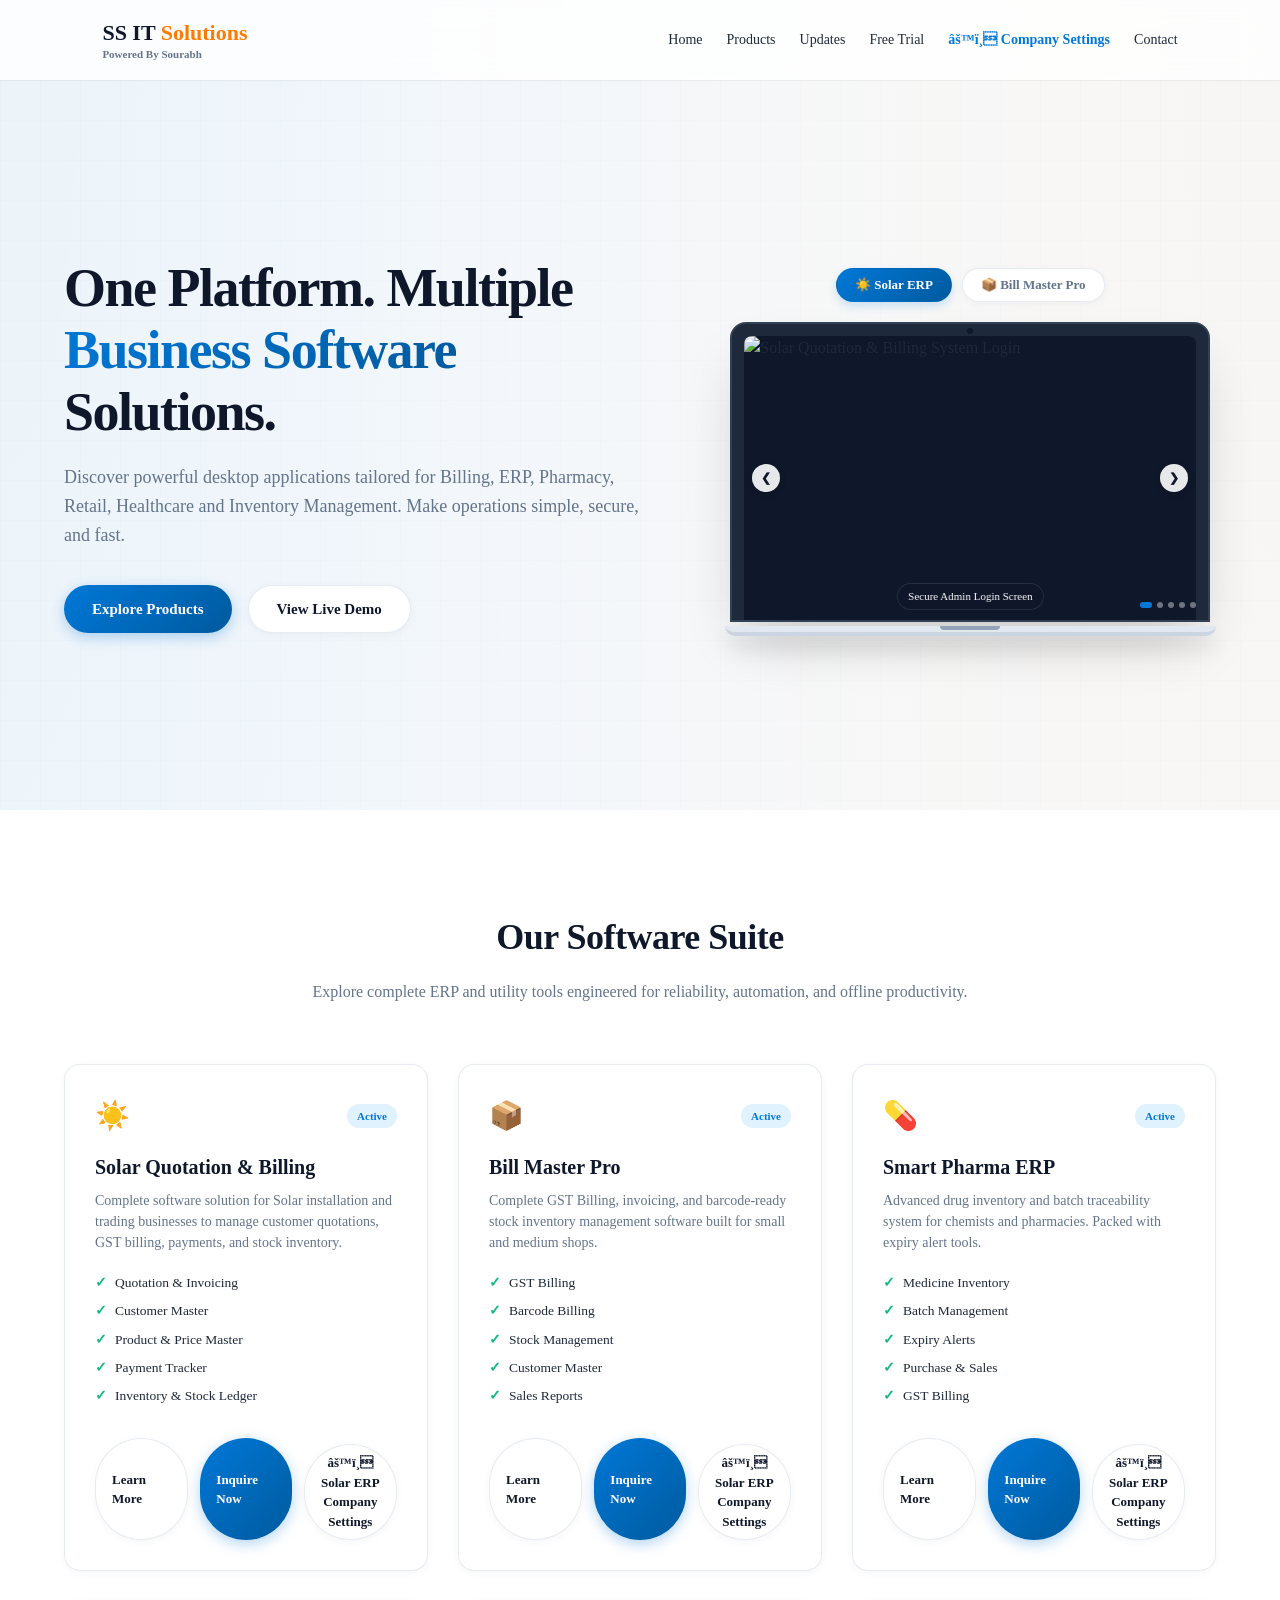
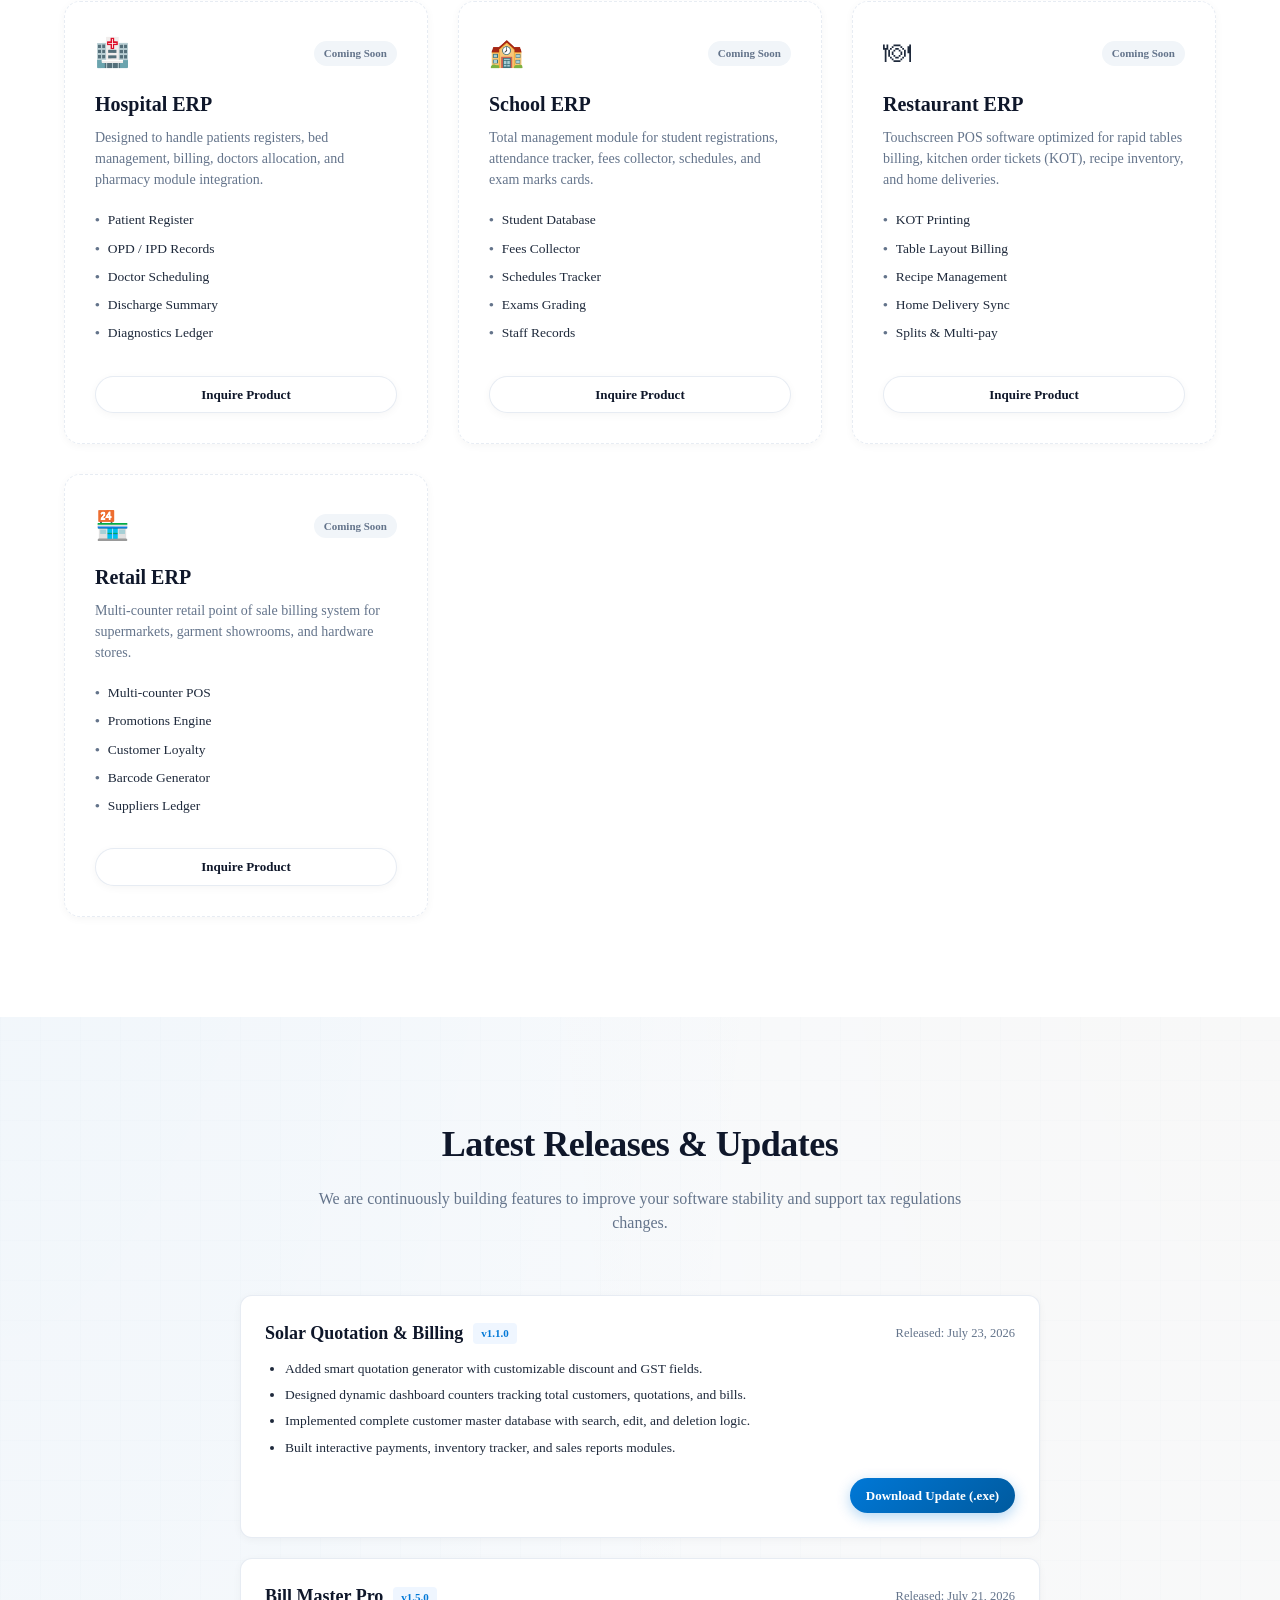
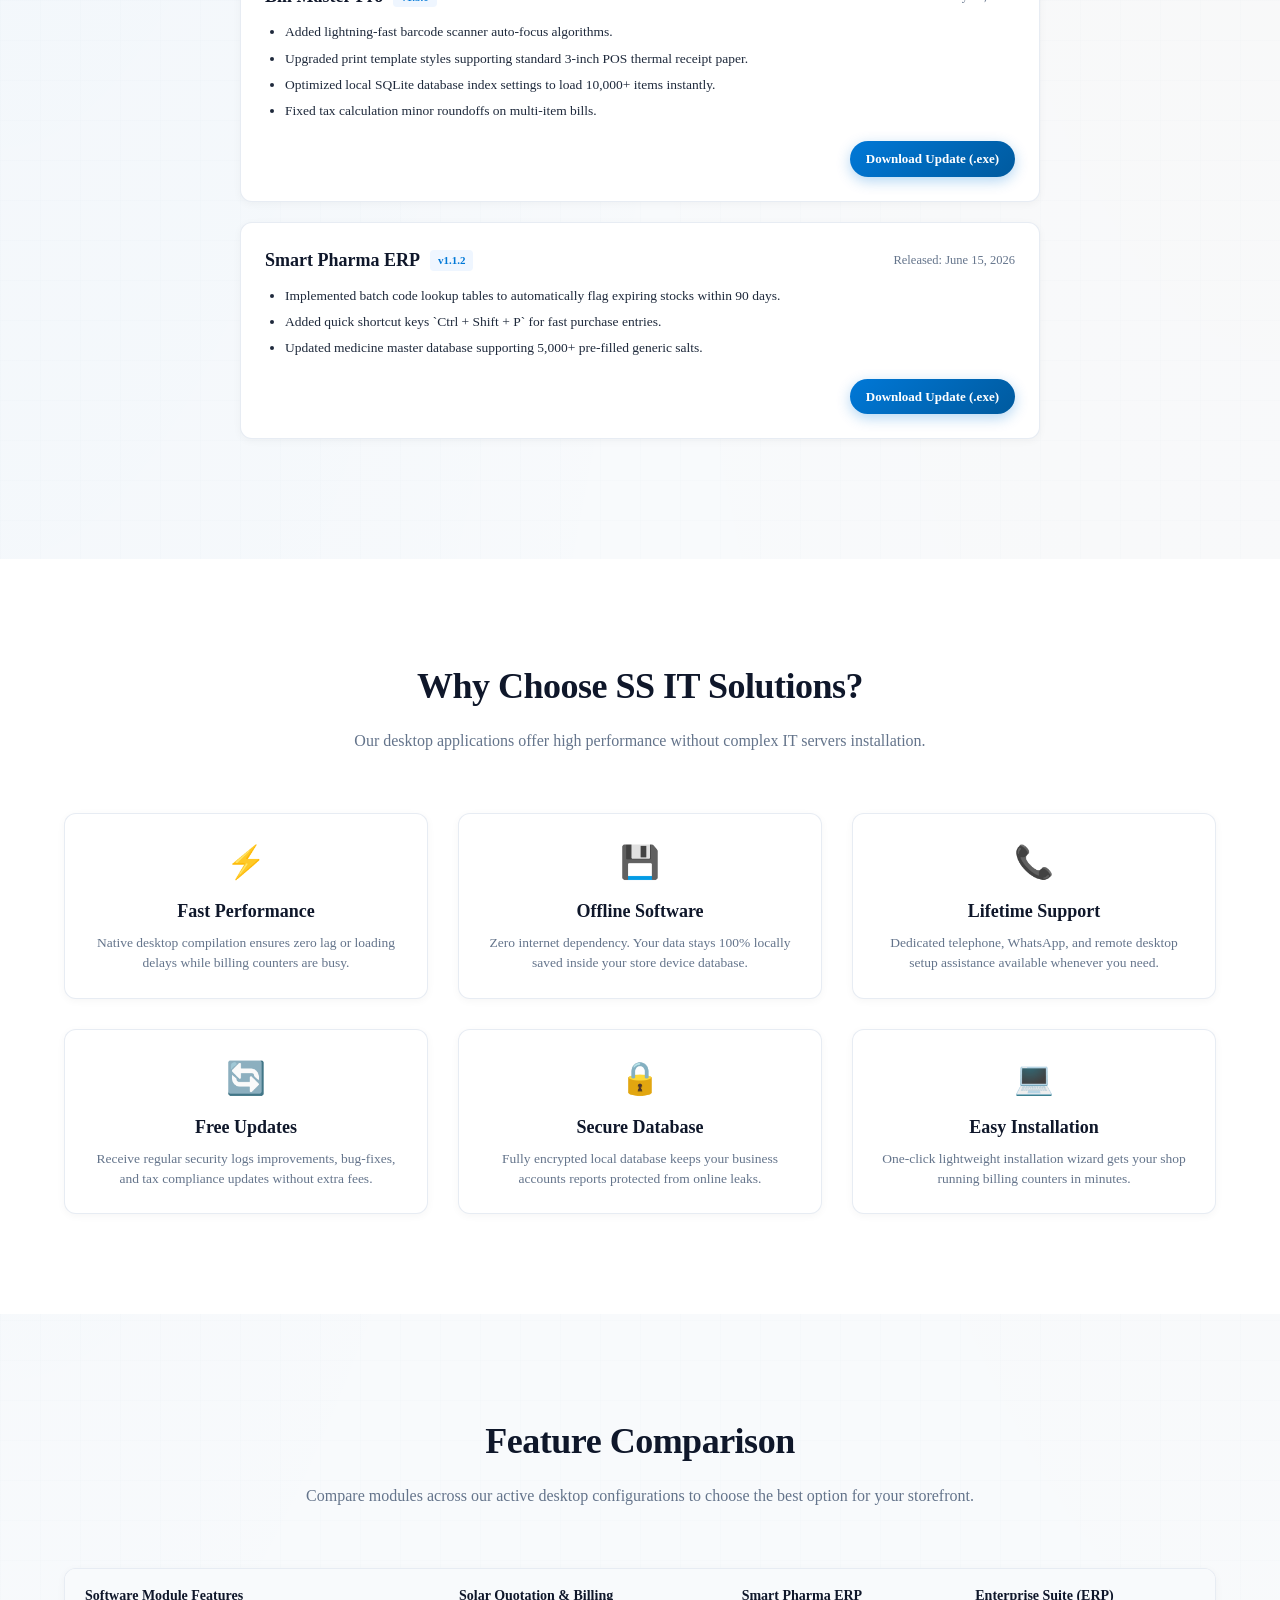
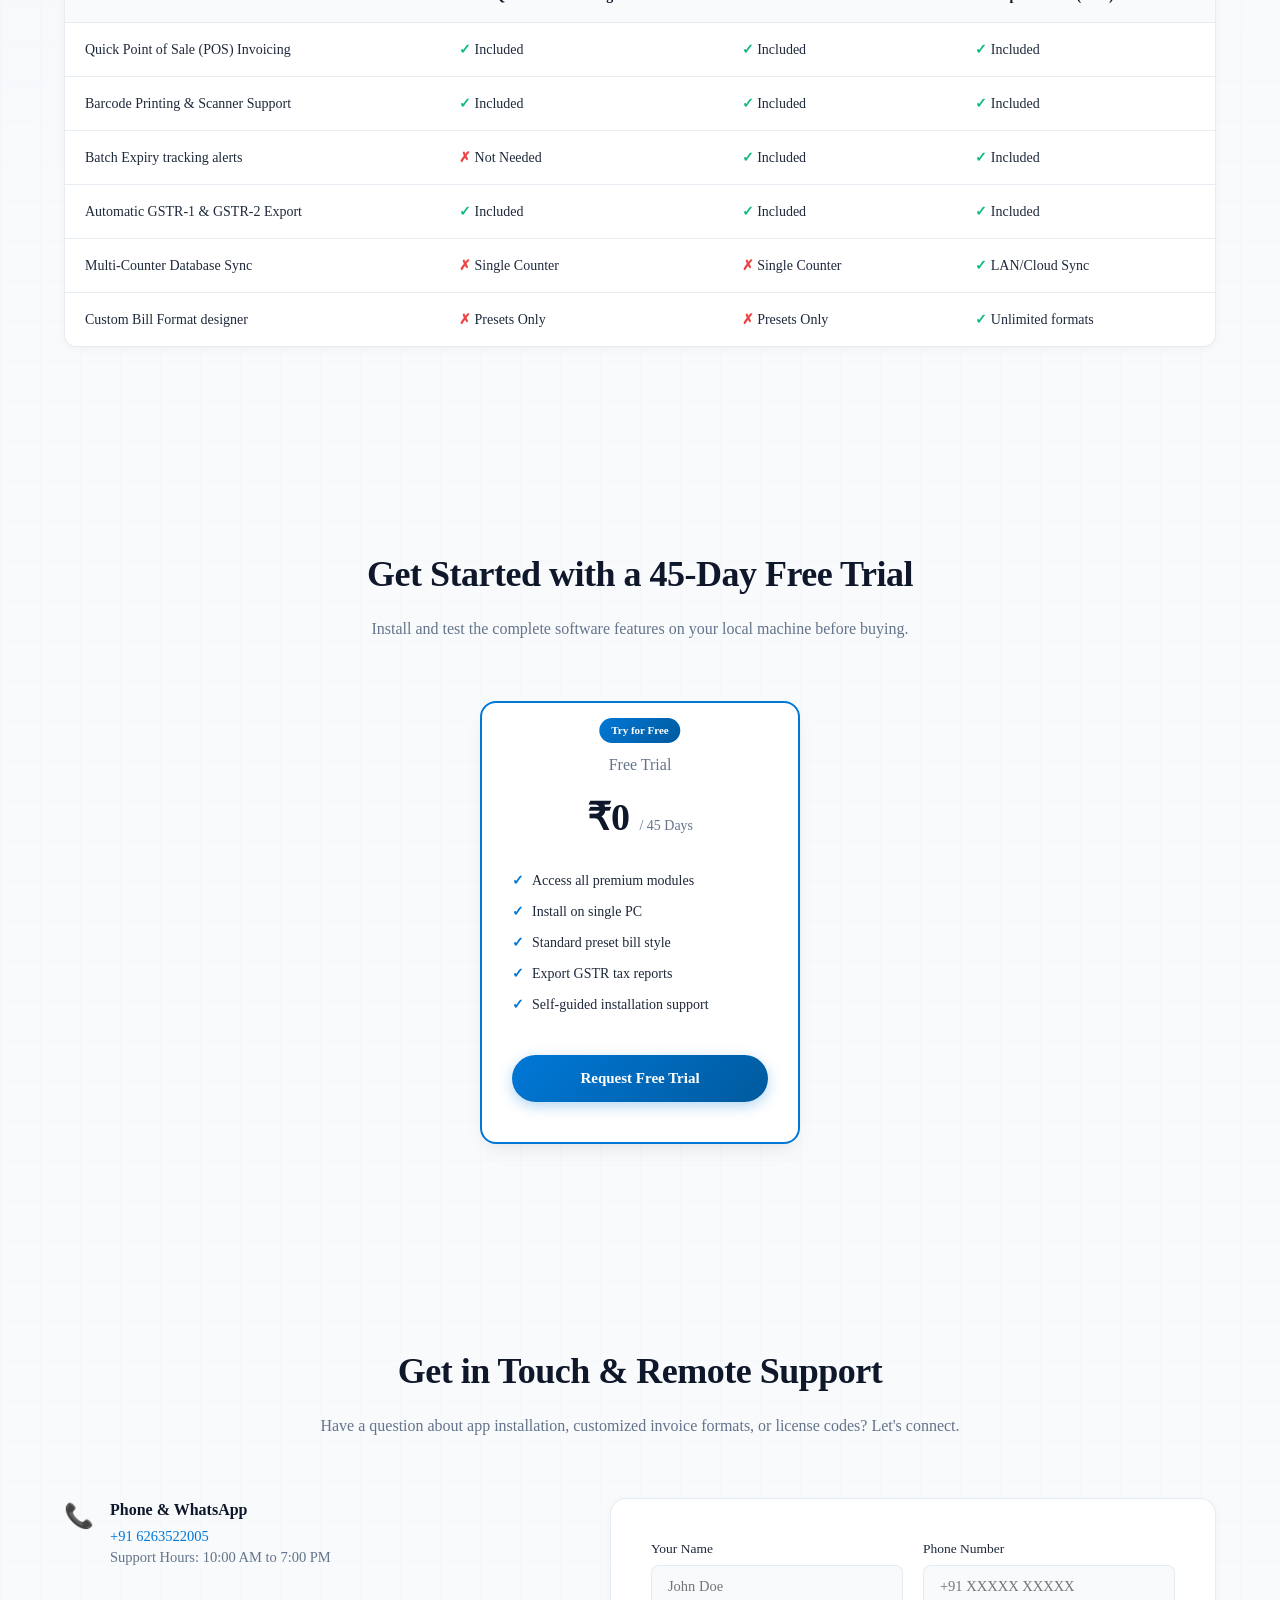
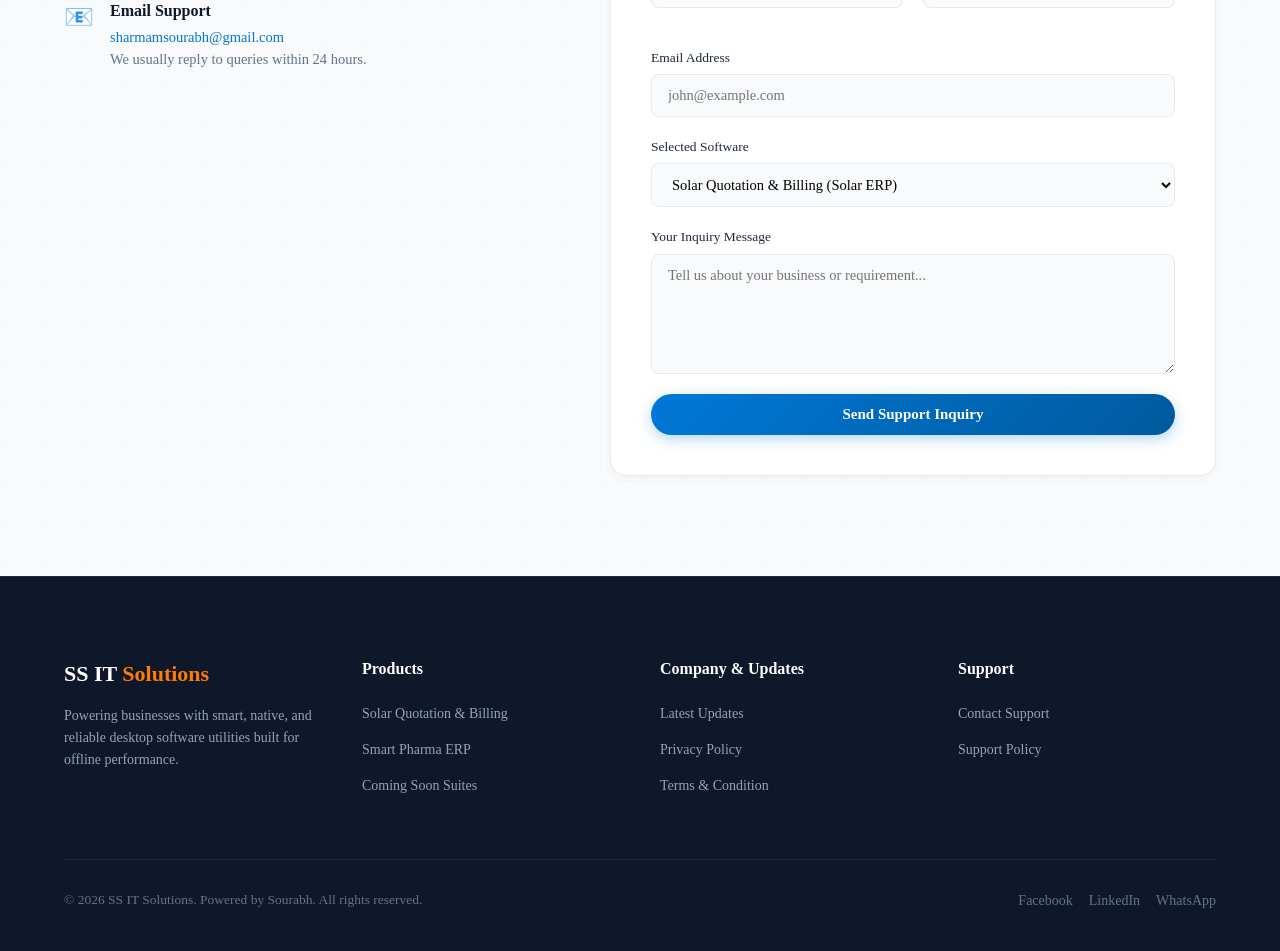
==== commit 0cf2d0e2: "feat: phase 2 structure refactor and phase 3 git workflow doc" ====
--- a/index.html
+++ b/index.html
@@ -1,4 +1,4 @@
-<!DOCTYPE html>
+﻿<!DOCTYPE html>
 <html lang="en">
 
 <head>
@@ -11,1425 +11,7 @@
     <meta name="keywords"
         content="Solar ERP, Billing Software, SS IT Solutions, Quotation Software, Business Solutions">
     <link href="https://fonts.googleapis.com/css2?family=Inter:wght@300;400;500;600;700&display=swap" rel="stylesheet">
-    <style>
-        :root {
-            --primary: #0078D7;
-            --primary-light: #E0F2FE;
-            --primary-grad: linear-gradient(135deg, #0078D7 0%, #005A9E 100%);
-            --accent: #FF7B00;
-            --accent-grad: linear-gradient(135deg, #FF7B00 0%, #CC6200 100%);
-            --secondary: #0F172A;
-            --text-main: #1E293B;
-            --text-light: #64748B;
-            --bg-color: #F8FAFC;
-            --border-color: rgba(226, 232, 240, 0.8);
-            --radius-lg: 16px;
-            --radius-md: 12px;
-            --shadow-sm: 0 2px 8px rgba(0, 0, 0, 0.04);
-            --shadow-md: 0 10px 25px -5px rgba(0, 0, 0, 0.05), 0 8px 16px -6px rgba(0, 0, 0, 0.05);
-            --shadow-lg: 0 25px 50px -12px rgba(0, 0, 0, 0.08);
-            --transition: all 0.3s cubic-bezier(0.16, 1, 0.3, 1);
-        }
-
-        * {
-            margin: 0;
-            padding: 0;
-            box-sizing: border-box;
-            font-family: Cambria, Georgia, serif;
-            scroll-behavior: smooth;
-        }
-
-        body {
-            background-color: var(--bg-color);
-            background-image:
-                radial-gradient(at 0% 0%, rgba(0, 120, 215, 0.05) 0px, transparent 50%),
-                radial-gradient(at 100% 0%, rgba(255, 123, 0, 0.03) 0px, transparent 50%),
-                linear-gradient(rgba(241, 245, 249, 0.4) 1px, transparent 1px),
-                linear-gradient(90deg, rgba(241, 245, 249, 0.4) 1px, transparent 1px);
-            background-size: 100% 100%, 100% 100%, 40px 40px, 40px 40px;
-            color: var(--text-main);
-            overflow-x: hidden;
-            line-height: 1.5;
-        }
-
-        /* Container alignment */
-        .container {
-            max-width: 1200px;
-            margin: 0 auto;
-            padding: 0 24px;
-        }
-
-        /* Buttons */
-        .btn {
-            display: inline-flex;
-            align-items: center;
-            justify-content: center;
-            gap: 8px;
-            padding: 12px 28px;
-            border-radius: 50px;
-            font-size: 15px;
-            font-weight: 600;
-            text-decoration: none;
-            transition: var(--transition);
-            cursor: pointer;
-            border: none;
-        }
-
-        .btn-primary {
-            background: var(--primary-grad);
-            color: white;
-            box-shadow: 0 4px 14px rgba(0, 120, 215, 0.3);
-        }
-
-        .btn-primary:hover {
-            transform: translateY(-2px);
-            box-shadow: 0 6px 20px rgba(0, 120, 215, 0.4);
-        }
-
-        .btn-secondary {
-            background: white;
-            color: var(--secondary);
-            border: 1px solid var(--border-color);
-            box-shadow: var(--shadow-sm);
-        }
-
-        .btn-secondary:hover {
-            border-color: var(--primary);
-            color: var(--primary);
-            transform: translateY(-2px);
-        }
-
-        .btn-sm {
-            padding: 8px 16px;
-            font-size: 13px;
-        }
-
-        /* Section styles */
-        section {
-            padding: 100px 0;
-            position: relative;
-        }
-
-        .section-header {
-            text-align: center;
-            max-width: 700px;
-            margin: 0 auto 60px;
-        }
-
-        .section-header h2 {
-            font-size: 36px;
-            color: var(--secondary);
-            font-weight: 700;
-            margin-bottom: 16px;
-            letter-spacing: -0.5px;
-        }
-
-        .section-header p {
-            font-size: 16px;
-            color: var(--text-light);
-        }
-
-        /* Sticky Navigation */
-        nav {
-            display: flex;
-            justify-content: space-between;
-            align-items: center;
-            padding: 16px 8%;
-            background: rgba(255, 255, 255, 0.8);
-            backdrop-filter: blur(16px);
-            -webkit-backdrop-filter: blur(16px);
-            position: fixed;
-            width: 100%;
-            top: 0;
-            z-index: 100;
-            box-shadow: 0 1px 3px rgba(0, 0, 0, 0.02), 0 1px 0 rgba(0, 0, 0, 0.03);
-            border-bottom: 1px solid rgba(255, 255, 255, 0.4);
-            transition: var(--transition);
-        }
-
-        .logo-container {
-            display: flex;
-            flex-direction: column;
-            text-decoration: none;
-        }
-
-        .logo {
-            font-size: 22px;
-            font-weight: 700;
-            color: var(--secondary);
-        }
-
-        .logo span {
-            color: var(--accent);
-        }
-
-        .logo-sub {
-            font-size: 11px;
-            color: var(--text-light);
-            font-weight: 600;
-            margin-top: -3px;
-        }
-
-        .nav-menu {
-            display: flex;
-            align-items: center;
-            gap: 30px;
-        }
-
-        .nav-links {
-            display: flex;
-            gap: 24px;
-        }
-
-        .nav-links a {
-            text-decoration: none;
-            color: var(--text-main);
-            font-size: 14px;
-            font-weight: 500;
-            transition: var(--transition);
-        }
-
-        .nav-links a:hover {
-            color: var(--primary);
-        }
-
-        .menu-toggle {
-            display: none;
-            flex-direction: column;
-            justify-content: space-between;
-            width: 24px;
-            height: 18px;
-            background: transparent;
-            border: none;
-            cursor: pointer;
-            z-index: 101;
-            padding: 0;
-        }
-
-        .menu-toggle span {
-            display: block;
-            width: 100%;
-            height: 2px;
-            background-color: var(--secondary);
-            border-radius: 2px;
-            transition: all 0.3s ease;
-        }
-
-        /* Hero Section */
-        .hero {
-            min-height: 90vh;
-            display: flex;
-            align-items: center;
-            padding: 140px 0 60px;
-            position: relative;
-        }
-
-        .hero-grid {
-            display: grid;
-            grid-template-columns: 1.1fr 0.9fr;
-            gap: 60px;
-            align-items: center;
-        }
-
-        .hero-content h1 {
-            font-size: 54px;
-            font-weight: 800;
-            line-height: 1.15;
-            color: var(--secondary);
-            margin-bottom: 20px;
-            letter-spacing: -1.5px;
-        }
-
-        .hero-content h1 span {
-            background: var(--primary-grad);
-            background-clip: text;
-            -webkit-background-clip: text;
-            -webkit-text-fill-color: transparent;
-        }
-
-        .hero-content p {
-            font-size: 18px;
-            color: var(--text-light);
-            margin-bottom: 35px;
-            line-height: 1.6;
-        }
-
-        .hero-buttons {
-            display: flex;
-            gap: 16px;
-        }
-
-        /* Product Tab Selector CSS */
-        .product-tabs {
-            display: flex;
-            justify-content: center;
-            gap: 10px;
-            margin-bottom: 20px;
-            width: 100%;
-        }
-
-        .tab-btn {
-            background: white;
-            color: var(--text-light);
-            border: 1px solid var(--border-color);
-            padding: 8px 18px;
-            border-radius: 30px;
-            font-size: 13px;
-            font-weight: 600;
-            cursor: pointer;
-            transition: var(--transition);
-            box-shadow: var(--shadow-sm);
-        }
-
-        .tab-btn:hover {
-            color: var(--primary);
-            border-color: var(--primary);
-        }
-
-        .tab-btn.active {
-            background: var(--primary-grad);
-            color: white;
-            border-color: transparent;
-            box-shadow: 0 4px 10px rgba(0, 120, 215, 0.2);
-        }
-
-        /* Laptop Mockup Slider */
-        .laptop-mockup-container {
-            position: relative;
-            width: 100%;
-            display: flex;
-            justify-content: center;
-        }
-
-        .laptop-screen {
-            background: #1e293b;
-            border-radius: 16px 16px 0 0;
-            padding: 12px 12px 0 12px;
-            box-shadow: 0 30px 60px -15px rgba(0, 0, 0, 0.2);
-            width: 100%;
-            max-width: 480px;
-            aspect-ratio: 16 / 10;
-            position: relative;
-            border: 2px solid #334155;
-            overflow: hidden;
-        }
-
-        /* Screen Camera */
-        .laptop-screen::before {
-            content: "";
-            position: absolute;
-            top: 4px;
-            left: 50%;
-            transform: translateX(-50%);
-            width: 6px;
-            height: 6px;
-            background: #0f172a;
-            border-radius: 50%;
-            z-index: 10;
-        }
-
-        .laptop-base {
-            width: 112%;
-            height: 10px;
-            background: #e2e8f0;
-            border-radius: 0 0 16px 16px;
-            box-shadow: 0 12px 20px rgba(0, 0, 0, 0.1);
-            position: relative;
-            z-index: 5;
-            border-bottom: 4px solid #cbd5e1;
-        }
-
-        .laptop-base::after {
-            content: "";
-            position: absolute;
-            top: 0;
-            left: 50%;
-            transform: translateX(-50%);
-            width: 60px;
-            height: 4px;
-            background: #94a3b8;
-            border-radius: 0 0 4px 4px;
-        }
-
-        /* Slideshow Styles inside Laptop */
-        .slideshow-container {
-            width: 100%;
-            height: 100%;
-            position: relative;
-            overflow: hidden;
-            border-radius: 8px 8px 0 0;
-            background: #0f172a;
-        }
-
-        .slide {
-            display: none;
-            width: 100%;
-            height: 100%;
-            position: relative;
-        }
-
-        .slide img {
-            width: 100%;
-            height: 100%;
-            object-fit: cover;
-        }
-
-        .slide-caption {
-            color: white;
-            font-size: 11px;
-            padding: 4px 10px;
-            position: absolute;
-            bottom: 10px;
-            left: 50%;
-            transform: translateX(-50%);
-            background: rgba(15, 23, 42, 0.8);
-            backdrop-filter: blur(4px);
-            border-radius: 20px;
-            font-weight: 500;
-            pointer-events: none;
-            border: 1px solid rgba(255, 255, 255, 0.1);
-            z-index: 10;
-            white-space: nowrap;
-        }
-
-        /* Next & previous buttons */
-        .prev,
-        .next {
-            cursor: pointer;
-            position: absolute;
-            top: 50%;
-            transform: translateY(-50%);
-            width: 28px;
-            height: 28px;
-            display: flex;
-            align-items: center;
-            justify-content: center;
-            color: var(--secondary);
-            font-weight: bold;
-            font-size: 12px;
-            transition: var(--transition);
-            border-radius: 50%;
-            user-select: none;
-            background: rgba(255, 255, 255, 0.9);
-            box-shadow: 0 2px 6px rgba(0, 0, 0, 0.15);
-            z-index: 10;
-        }
-
-        .next {
-            right: 8px;
-        }
-
-        .prev {
-            left: 8px;
-        }
-
-        .prev:hover,
-        .next:hover {
-            background: var(--primary);
-            color: white;
-        }
-
-        .slideshow-dots {
-            position: absolute;
-            bottom: 12px;
-            right: 12px;
-            display: flex;
-            gap: 5px;
-            z-index: 10;
-        }
-
-        .dot {
-            cursor: pointer;
-            height: 6px;
-            width: 6px;
-            background-color: rgba(255, 255, 255, 0.4);
-            border-radius: 50%;
-            display: inline-block;
-            transition: var(--transition);
-        }
-
-        .active-dot,
-        .dot:hover {
-            background-color: var(--primary);
-            width: 12px;
-            border-radius: 3px;
-        }
-
-        .fade {
-            animation-name: fadeAnimation;
-            animation-duration: 0.4s;
-            height: 100%;
-        }
-
-        @keyframes fadeAnimation {
-            from {
-                opacity: 0.6;
-            }
-
-            to {
-                opacity: 1;
-            }
-        }
-
-        /* Our Software Suite Card Grid */
-        .suite-grid {
-            display: grid;
-            grid-template-columns: repeat(auto-fit, minmax(280px, 1fr));
-            gap: 30px;
-        }
-
-        .suite-card {
-            background: white;
-            border-radius: var(--radius-lg);
-            padding: 30px;
-            border: 1px solid var(--border-color);
-            box-shadow: var(--shadow-sm);
-            transition: var(--transition);
-            display: flex;
-            flex-direction: column;
-            position: relative;
-            overflow: hidden;
-        }
-
-        .suite-card:hover {
-            transform: translateY(-8px);
-            box-shadow: var(--shadow-md);
-            border-color: var(--primary);
-        }
-
-        .suite-card-header {
-            display: flex;
-            align-items: center;
-            justify-content: space-between;
-            margin-bottom: 15px;
-        }
-
-        .suite-card-icon {
-            font-size: 28px;
-        }
-
-        .suite-badge {
-            font-size: 11px;
-            padding: 4px 10px;
-            border-radius: 50px;
-            font-weight: 600;
-        }
-
-        .badge-active {
-            background: var(--primary-light);
-            color: var(--primary);
-        }
-
-        .badge-soon {
-            background: #F1F5F9;
-            color: #64748B;
-        }
-
-        .suite-card h3 {
-            font-size: 20px;
-            color: var(--secondary);
-            font-weight: 700;
-            margin-bottom: 8px;
-        }
-
-        .suite-card p {
-            font-size: 14px;
-            color: var(--text-light);
-            margin-bottom: 20px;
-            flex-grow: 1;
-            line-height: 1.5;
-        }
-
-        .suite-features-list {
-            list-style: none;
-            margin-bottom: 24px;
-        }
-
-        .suite-features-list li {
-            font-size: 13.5px;
-            color: var(--text-main);
-            margin-bottom: 8px;
-            display: flex;
-            align-items: center;
-            gap: 8px;
-        }
-
-        .suite-features-list li::before {
-            content: "✓";
-            color: #10B981;
-            font-weight: bold;
-        }
-
-        .suite-card-buttons {
-            display: flex;
-            gap: 12px;
-            margin-top: auto;
-        }
-
-        .suite-card-buttons .btn {
-            flex: 1;
-        }
-
-        /* Coming soon card mask styling */
-        .suite-card-soon {
-            background: rgba(255, 255, 255, 0.7);
-            border: 1px dashed var(--border-color);
-        }
-
-        .suite-card-soon:hover {
-            transform: none;
-            box-shadow: var(--shadow-sm);
-            border-color: var(--border-color);
-        }
-
-        .suite-card-soon .suite-features-list li::before {
-            content: "•";
-            color: var(--text-light);
-        }
-
-        /* Latest Updates Section (Timelines) */
-        .updates-container {
-            max-width: 800px;
-            margin: 0 auto;
-        }
-
-        .update-item {
-            background: white;
-            border-radius: var(--radius-md);
-            padding: 24px;
-            margin-bottom: 20px;
-            border: 1px solid var(--border-color);
-            box-shadow: var(--shadow-sm);
-        }
-
-        .update-header {
-            display: flex;
-            justify-content: space-between;
-            align-items: center;
-            margin-bottom: 12px;
-            flex-wrap: wrap;
-            gap: 10px;
-        }
-
-        .update-title {
-            display: flex;
-            align-items: center;
-            gap: 10px;
-        }
-
-        .update-title h3 {
-            font-size: 18px;
-            color: var(--secondary);
-            font-weight: 700;
-        }
-
-        .update-version {
-            background: #EFF6FF;
-            color: var(--primary);
-            font-size: 11px;
-            font-weight: 600;
-            padding: 2px 8px;
-            border-radius: 4px;
-        }
-
-        .update-date {
-            font-size: 12.5px;
-            color: var(--text-light);
-            font-weight: 500;
-        }
-
-        .changelog-list {
-            margin-left: 20px;
-            margin-bottom: 20px;
-        }
-
-        .changelog-list li {
-            font-size: 13.5px;
-            color: var(--text-main);
-            margin-bottom: 6px;
-        }
-
-        /* Why Choose Section Grid */
-        .why-grid {
-            display: grid;
-            grid-template-columns: repeat(auto-fit, minmax(280px, 1fr));
-            gap: 30px;
-        }
-
-        .why-card {
-            background: white;
-            border-radius: var(--radius-md);
-            padding: 24px;
-            border: 1px solid var(--border-color);
-            box-shadow: var(--shadow-sm);
-            text-align: center;
-            transition: var(--transition);
-        }
-
-        .why-card:hover {
-            transform: translateY(-4px);
-            box-shadow: var(--shadow-md);
-            border-color: var(--accent);
-        }
-
-        .why-icon {
-            font-size: 32px;
-            margin-bottom: 12px;
-            display: inline-block;
-        }
-
-        .why-card h3 {
-            font-size: 18px;
-            color: var(--secondary);
-            font-weight: 600;
-            margin-bottom: 8px;
-        }
-
-        .why-card p {
-            font-size: 13.5px;
-            color: var(--text-light);
-        }
-
-        /* Comparison Table Container */
-        .comparison-table-wrapper {
-            overflow-x: auto;
-            border-radius: var(--radius-md);
-            border: 1px solid var(--border-color);
-            background: white;
-            box-shadow: var(--shadow-sm);
-        }
-
-        table {
-            width: 100%;
-            border-collapse: collapse;
-            text-align: left;
-            min-width: 600px;
-        }
-
-        th,
-        td {
-            padding: 16px 20px;
-            font-size: 14px;
-            border-bottom: 1px solid var(--border-color);
-        }
-
-        th {
-            background-color: #F8FAFC;
-            color: var(--secondary);
-            font-weight: 600;
-        }
-
-        tr:last-child td {
-            border-bottom: none;
-        }
-
-        .check-icon {
-            color: #10B981;
-            font-weight: bold;
-        }
-
-        .cross-icon {
-            color: #EF4444;
-            font-weight: bold;
-        }
-
-        /* Testimonials Section */
-        .testimonials-grid {
-            display: grid;
-            grid-template-columns: repeat(auto-fit, minmax(300px, 1fr));
-            gap: 30px;
-        }
-
-        .testimonial-card {
-            background: white;
-            border-radius: var(--radius-md);
-            padding: 30px;
-            border: 1px solid var(--border-color);
-            box-shadow: var(--shadow-sm);
-            position: relative;
-        }
-
-        .stars {
-            color: #FBBF24;
-            margin-bottom: 15px;
-            font-size: 14px;
-        }
-
-        .testimonial-card p {
-            font-size: 14px;
-            color: var(--text-main);
-            line-height: 1.6;
-            margin-bottom: 20px;
-            font-style: italic;
-        }
-
-        .client-info {
-            display: flex;
-            align-items: center;
-            gap: 12px;
-        }
-
-        .client-avatar {
-            width: 44px;
-            height: 44px;
-            border-radius: 50%;
-            background: var(--primary-light);
-            color: var(--primary);
-            font-weight: bold;
-            display: flex;
-            align-items: center;
-            justify-content: center;
-            font-size: 16px;
-        }
-
-        .client-details h4 {
-            font-size: 14.5px;
-            color: var(--secondary);
-            font-weight: 600;
-        }
-
-        .client-details span {
-            font-size: 12px;
-            color: var(--text-light);
-        }
-
-        /* Pricing Section */
-        .pricing-grid {
-            display: flex;
-            flex-wrap: wrap;
-            justify-content: center;
-            gap: 30px;
-            max-width: 1000px;
-            margin: 0 auto;
-        }
-
-        .pricing-card {
-            background: white;
-            border-radius: var(--radius-lg);
-            padding: 40px 30px;
-            border: 1px solid var(--border-color);
-            box-shadow: var(--shadow-sm);
-            text-align: center;
-            display: flex;
-            flex-direction: column;
-            position: relative;
-            transition: var(--transition);
-            width: 320px;
-        }
-
-        .pricing-card:hover {
-            transform: scale(1.02);
-            box-shadow: var(--shadow-md);
-        }
-
-        .pricing-card.popular {
-            border: 2px solid var(--primary);
-            box-shadow: var(--shadow-md);
-        }
-
-        .popular-badge {
-            background: var(--primary-grad);
-            color: white;
-            position: absolute;
-            top: 15px;
-            left: 50%;
-            transform: translateX(-50%);
-            padding: 4px 12px;
-            border-radius: 50px;
-            font-size: 11px;
-            font-weight: bold;
-        }
-
-        .pricing-tier {
-            font-size: 16px;
-            color: var(--text-light);
-            font-weight: 500;
-            margin-bottom: 12px;
-        }
-
-        .pricing-price {
-            font-size: 38px;
-            font-weight: 700;
-            color: var(--secondary);
-            margin-bottom: 24px;
-        }
-
-        .pricing-price span {
-            font-size: 14px;
-            color: var(--text-light);
-            font-weight: 400;
-        }
-
-        .pricing-features {
-            list-style: none;
-            margin-bottom: 30px;
-            text-align: left;
-            flex-grow: 1;
-        }
-
-        .pricing-features li {
-            font-size: 14px;
-            color: var(--text-main);
-            margin-bottom: 10px;
-            display: flex;
-            align-items: center;
-            gap: 8px;
-        }
-
-        .pricing-features li::before {
-            content: "✓";
-            color: var(--primary);
-            font-weight: bold;
-        }
-
-        .pricing-card .btn {
-            width: 100%;
-        }
-
-        /* Download Center Center Grid */
-        .dl-table-wrapper {
-            background: white;
-            border: 1px solid var(--border-color);
-            border-radius: var(--radius-md);
-            box-shadow: var(--shadow-sm);
-            overflow-x: auto;
-        }
-
-        .dl-table th,
-        .dl-table td {
-            padding: 16px 20px;
-            font-size: 14px;
-        }
-
-        .dl-software-name {
-            font-weight: 600;
-            color: var(--secondary);
-            display: flex;
-            align-items: center;
-            gap: 8px;
-        }
-
-        /* Contact Section Grid */
-        .contact-grid {
-            display: grid;
-            grid-template-columns: 0.9fr 1.1fr;
-            gap: 50px;
-        }
-
-        .contact-details-box {
-            display: flex;
-            flex-direction: column;
-            gap: 30px;
-        }
-
-        .contact-details-item {
-            display: flex;
-            gap: 16px;
-        }
-
-        .contact-details-icon {
-            font-size: 24px;
-        }
-
-        .contact-details-content h3 {
-            font-size: 16px;
-            color: var(--secondary);
-            font-weight: 600;
-            margin-bottom: 4px;
-        }
-
-        .contact-details-content p {
-            font-size: 14.5px;
-            color: var(--text-light);
-        }
-
-        .contact-details-content a {
-            color: var(--primary);
-            text-decoration: none;
-            font-weight: 500;
-        }
-
-        .map-card {
-            border-radius: var(--radius-md);
-            overflow: hidden;
-            border: 1px solid var(--border-color);
-            box-shadow: var(--shadow-sm);
-            height: 200px;
-            margin-top: 15px;
-        }
-
-        /* Contact Form */
-        .contact-form-card {
-            background: white;
-            border-radius: var(--radius-lg);
-            padding: 40px;
-            border: 1px solid var(--border-color);
-            box-shadow: var(--shadow-sm);
-        }
-
-        .form-row {
-            display: grid;
-            grid-template-columns: 1fr 1fr;
-            gap: 20px;
-            margin-bottom: 20px;
-        }
-
-        .form-group {
-            display: flex;
-            flex-direction: column;
-            gap: 6px;
-            margin-bottom: 20px;
-        }
-
-        .form-group label {
-            font-size: 13.5px;
-            font-weight: 500;
-            color: var(--text-main);
-        }
-
-        .form-control {
-            padding: 12px 16px;
-            border-radius: 8px;
-            border: 1px solid var(--border-color);
-            background: var(--bg-color);
-            font-size: 14.5px;
-            transition: var(--transition);
-            width: 100%;
-        }
-
-        .form-control:focus {
-            border-color: var(--primary);
-            background: white;
-            outline: none;
-            box-shadow: 0 0 0 3px rgba(0, 120, 215, 0.15);
-        }
-
-        textarea.form-control {
-            resize: vertical;
-            min-height: 120px;
-        }
-
-        /* Footer */
-        footer {
-            background: #0f172a;
-            color: #f8fafc;
-            padding: 80px 0 40px;
-            border-top: 1px solid #1e293b;
-        }
-
-        .footer-grid {
-            display: grid;
-            grid-template-columns: repeat(auto-fit, minmax(200px, 1fr));
-            gap: 40px;
-            margin-bottom: 50px;
-        }
-
-        .footer-col h3 {
-            font-size: 16px;
-            font-weight: 600;
-            margin-bottom: 20px;
-            color: white;
-        }
-
-        .footer-col ul {
-            list-style: none;
-        }
-
-        .footer-col ul li {
-            margin-bottom: 12px;
-        }
-
-        .footer-col ul li a {
-            color: #94a3b8;
-            text-decoration: none;
-            font-size: 14px;
-            transition: var(--transition);
-        }
-
-        .footer-col ul li a:hover {
-            color: white;
-        }
-
-        .footer-bottom {
-            border-top: 1px solid #1e293b;
-            padding-top: 30px;
-            display: flex;
-            justify-content: space-between;
-            align-items: center;
-            flex-wrap: wrap;
-            gap: 20px;
-        }
-
-        .footer-bottom p {
-            font-size: 13.5px;
-            color: #64748b;
-        }
-
-        .social-links {
-            display: flex;
-            gap: 16px;
-        }
-
-        .social-links a {
-            color: #64748b;
-            text-decoration: none;
-            font-size: 14px;
-            transition: var(--transition);
-        }
-
-        .social-links a:hover {
-            color: white;
-        }
-
-        /* Modal Overlays CSS Hack */
-        .modal-overlay {
-            position: fixed;
-            top: 0;
-            left: 0;
-            width: 100%;
-            height: 100%;
-            background: rgba(15, 23, 42, 0.6);
-            backdrop-filter: blur(8px);
-            -webkit-backdrop-filter: blur(8px);
-            display: flex;
-            align-items: center;
-            justify-content: center;
-            opacity: 0;
-            pointer-events: none;
-            transition: all 0.4s cubic-bezier(0.16, 1, 0.3, 1);
-            z-index: 1000;
-        }
-
-        .modal-overlay.active,
-        .modal-overlay:target {
-            opacity: 1;
-            pointer-events: auto;
-        }
-
-        .modal-overlay:target .modal-card {
-            transform: scale(1) translateY(0);
-        }
-
-        .modal-backdrop-close {
-            position: absolute;
-            top: 0;
-            left: 0;
-            width: 100%;
-            height: 100%;
-            cursor: default;
-            z-index: 1;
-        }
-
-        .modal-card {
-            background: white;
-            padding: 40px;
-            border-radius: 24px;
-            box-shadow: var(--shadow-lg);
-            max-width: 450px;
-            width: 90%;
-            text-align: center;
-            position: relative;
-            transform: scale(0.9) translateY(20px);
-            transition: all 0.4s cubic-bezier(0.16, 1, 0.3, 1);
-            border: 1px solid var(--border-color);
-            z-index: 2;
-        }
-
-        .modal-close {
-            position: absolute;
-            top: 20px;
-            right: 20px;
-            background: #F1F5F9;
-            border: none;
-            width: 36px;
-            height: 36px;
-            border-radius: 50%;
-            font-size: 20px;
-            cursor: pointer;
-            color: var(--text-light);
-            display: flex;
-            align-items: center;
-            justify-content: center;
-            transition: var(--transition);
-            text-decoration: none;
-        }
-
-        .modal-close:hover {
-            background: #E2E8F0;
-            color: var(--text-main);
-            transform: rotate(90deg);
-        }
-
-        .modal-header h3 {
-            font-size: 24px;
-            color: var(--secondary);
-            margin-bottom: 10px;
-            font-weight: 700;
-        }
-
-        .modal-header p {
-            color: var(--text-light);
-            font-size: 15px;
-            line-height: 1.5;
-            margin-bottom: 20px;
-        }
-
-        .modal-number {
-            font-size: 22px;
-            font-weight: 700;
-            color: var(--primary);
-            background: #F0F9FF;
-            padding: 12px 24px;
-            border-radius: 50px;
-            display: inline-block;
-            margin-bottom: 30px;
-            border: 1px dashed rgba(0, 120, 215, 0.3);
-            letter-spacing: 0.5px;
-        }
-
-        .modal-number a {
-            color: var(--primary);
-            text-decoration: none;
-        }
-
-        .modal-actions {
-            display: flex;
-            flex-direction: column;
-            gap: 15px;
-        }
-
-        .modal-btn {
-            display: flex;
-            align-items: center;
-            justify-content: center;
-            gap: 12px;
-            padding: 16px;
-            border-radius: 14px;
-            font-size: 16px;
-            font-weight: 600;
-            text-decoration: none;
-            transition: var(--transition);
-        }
-
-        .call-btn {
-            background: var(--primary-grad);
-            color: white;
-            box-shadow: 0 4px 15px rgba(0, 120, 215, 0.2);
-        }
-
-        .call-btn:hover {
-            transform: translateY(-2px);
-            box-shadow: 0 8px 20px rgba(0, 120, 215, 0.35);
-        }
-
-        .whatsapp-btn {
-            background: linear-gradient(135deg, #25D366 0%, #128C7E 100%);
-            color: white;
-            box-shadow: 0 4px 15px rgba(37, 211, 102, 0.2);
-        }
-
-        .whatsapp-btn:hover {
-            transform: translateY(-2px);
-            box-shadow: 0 8px 20px rgba(37, 211, 102, 0.35);
-        }
-
-        /* Video Modal Styles */
-        .video-modal-card {
-            max-width: 800px;
-            width: 95%;
-            padding: 55px 15px 15px 15px;
-            background: #0F172A;
-            border: 1px solid rgba(255, 255, 255, 0.1);
-        }
-
-        .video-container {
-            position: relative;
-            width: 100%;
-            padding-bottom: 56.25%;
-            /* 16:9 Aspect Ratio */
-            height: 0;
-            border-radius: 12px;
-            overflow: hidden;
-            background: #000;
-            border: 1px solid rgba(255, 255, 255, 0.05);
-        }
-
-        .video-container video,
-        .video-container iframe {
-            position: absolute;
-            top: 0;
-            left: 0;
-            width: 100%;
-            height: 100%;
-            border: 0;
-        }
-
-        /* Mobile Responsiveness Media Queries */
-        @media (max-width: 768px) {
-            nav {
-                padding: 15px 5%;
-            }
-
-            .menu-toggle.open-btn {
-                display: flex;
-            }
-
-            .menu-toggle.close-btn {
-                display: none;
-            }
-
-            #nav-menu:target~.menu-toggle.open-btn {
-                display: none;
-            }
-
-            #nav-menu:target~.menu-toggle.close-btn {
-                display: flex;
-            }
-
-            #nav-menu:target~.menu-toggle.close-btn span:nth-child(1) {
-                transform: translateY(9px) rotate(45deg);
-                background-color: var(--primary);
-            }
-
-            #nav-menu:target~.menu-toggle.close-btn span:nth-child(2) {
-                opacity: 0;
-            }
-
-            #nav-menu:target~.menu-toggle.close-btn span:nth-child(3) {
-                transform: translateY(-9px) rotate(-45deg);
-                background-color: var(--primary);
-            }
-
-            .nav-menu {
-                position: absolute;
-                top: calc(100% - 10px);
-                right: 5%;
-                width: 180px;
-                height: auto;
-                background: rgba(255, 255, 255, 0.98);
-                backdrop-filter: blur(15px);
-                flex-direction: column;
-                align-items: stretch;
-                padding: 15px;
-                gap: 0;
-                border-radius: 12px;
-                box-shadow: 0 10px 30px rgba(0, 0, 0, 0.08);
-                border: 1px solid rgba(226, 232, 240, 0.8);
-                opacity: 0;
-                transform: translateY(-10px);
-                pointer-events: none;
-                transition: all 0.3s cubic-bezier(0.16, 1, 0.3, 1);
-                z-index: 100;
-            }
-
-            .nav-menu:target {
-                opacity: 1;
-                transform: translateY(0);
-                pointer-events: auto;
-            }
-
-            .nav-links {
-                flex-direction: column;
-                align-items: stretch;
-                gap: 12px;
-                text-align: center;
-            }
-
-            .nav-links a {
-                font-size: 16px;
-                padding: 8px 0;
-                border-bottom: 1px solid rgba(226, 232, 240, 0.5);
-            }
-
-            .nav-links a:last-child {
-                border-bottom: none;
-            }
-
-            /* Hero Section */
-            .hero {
-                padding: 120px 0 40px;
-            }
-
-            .hero-grid {
-                grid-template-columns: 1fr;
-                gap: 40px;
-                text-align: center;
-            }
-
-            .hero-content h1 {
-                font-size: 38px;
-                line-height: 1.25;
-            }
-
-            .hero-content p {
-                font-size: 16px;
-            }
-
-            .hero-buttons {
-                justify-content: center;
-                flex-direction: column;
-                gap: 12px;
-            }
-
-            .btn {
-                width: 100%;
-            }
-
-            /* Sections spacing */
-            section {
-                padding: 60px 0;
-            }
-
-            .section-header h2 {
-                font-size: 28px;
-            }
-
-            /* Comparison table */
-            .comparison-table-wrapper {
-                margin: 0 -12px;
-                border-radius: 0;
-                border-left: none;
-                border-right: none;
-            }
-
-            /* Grid forms */
-            .form-row {
-                grid-template-columns: 1fr;
-                gap: 0;
-            }
-
-            .contact-grid {
-                grid-template-columns: 1fr;
-                gap: 40px;
-            }
-
-            .contact-form-card {
-                padding: 24px;
-            }
-
-            /* Video Modal Adjustments */
-            .modal-card {
-                padding: 30px 20px;
-            }
-
-            .modal-header h3 {
-                font-size: 20px;
-            }
-
-            .modal-number {
-                font-size: 18px;
-                padding: 10px 20px;
-            }
-
-            #video-modal-close-btn {
-                top: 8px;
-                right: 10px;
-                width: 30px;
-                height: 30px;
-                font-size: 16px;
-            }
-        }
-    </style>
+    <link rel="stylesheet" href="css/style.css">
 </head>
 
 <body>
@@ -1446,6 +28,7 @@
                 <a href="#products">Products</a>
                 <a href="#updates">Updates</a>
                 <a href="#pricing">Free Trial</a>
+                <a href="company-settings.html" style="color: #0078D7; font-weight: 700;">âš™ï¸ Company Settings</a>
                 <a href="#contact">Contact</a>
             </div>
         </div>
@@ -1581,6 +164,7 @@
                     <div class="suite-card-buttons">
                         <a href="#demo" class="btn btn-secondary btn-sm">Learn More</a>
                         <a href="#contact" class="btn btn-primary btn-sm">Inquire Now</a>
+                        <a href="company-settings.html" class="btn btn-secondary btn-sm" style="width: 100%; margin-top: 6px; text-align: center;">âš™ï¸ Solar ERP Company Settings</a>
                     </div>
                 </div>
 
@@ -1603,6 +187,7 @@
                     <div class="suite-card-buttons">
                         <a href="#demo" class="btn btn-secondary btn-sm">Learn More</a>
                         <a href="#contact" class="btn btn-primary btn-sm">Inquire Now</a>
+                        <a href="company-settings.html" class="btn btn-secondary btn-sm" style="width: 100%; margin-top: 6px; text-align: center;">âš™ï¸ Solar ERP Company Settings</a>
                     </div>
                 </div>
 
@@ -1625,6 +210,7 @@
                     <div class="suite-card-buttons">
                         <a href="#demo" class="btn btn-secondary btn-sm">Learn More</a>
                         <a href="#contact" class="btn btn-primary btn-sm">Inquire Now</a>
+                        <a href="company-settings.html" class="btn btn-secondary btn-sm" style="width: 100%; margin-top: 6px; text-align: center;">âš™ï¸ Solar ERP Company Settings</a>
                     </div>
                 </div>
 
@@ -2350,239 +936,9 @@
         </div>
     </div>
 
-    <script>
-        // Contact Modal Logic
-        const btnCallWhatsapp = document.getElementById('btn-call-whatsapp');
-        const contactModal = document.getElementById('contact-modal');
-        const modalCloseBtn = document.getElementById('modal-close-btn');
-
-        function openModal() {
-            contactModal.classList.add('active');
-            document.body.style.overflow = 'hidden';
-        }
-
-        function closeModal() {
-            contactModal.classList.remove('active');
-            document.body.style.overflow = '';
-        }
-
-        if (btnCallWhatsapp) {
-            btnCallWhatsapp.addEventListener('click', openModal);
-        }
-        if (modalCloseBtn) {
-            modalCloseBtn.addEventListener('click', closeModal);
-        }
-
-        contactModal.addEventListener('click', (e) => {
-            if (e.target === contactModal) {
-                closeModal();
-            }
-        });
-
-        document.addEventListener('keydown', (e) => {
-            if (e.key === 'Escape' && contactModal.classList.contains('active')) {
-                closeModal();
-            }
-        });
-
-        // Slideshow Logic
-        let slideIndex = 1;
-        let currentProduct = 'solar'; // Default product
-        showSlides(slideIndex);
-
-        // Auto slideshow rotation
-        let slideInterval = setInterval(() => {
-            plusSlides(1);
-        }, 5000); // changes every 5 seconds
-
-        function plusSlides(n) {
-            clearInterval(slideInterval); // Reset timer on user interaction
-            showSlides(slideIndex += n);
-            slideInterval = setInterval(() => {
-                plusSlides(1);
-            }, 5000);
-        }
-
-        function currentSlide(n) {
-            clearInterval(slideInterval); // Reset timer on user interaction
-            showSlides(slideIndex = n);
-            slideInterval = setInterval(() => {
-                plusSlides(1);
-            }, 5000);
-        }
-
-        function switchProduct(prod) {
-            clearInterval(slideInterval);
-            currentProduct = prod;
-            slideIndex = 1;
-
-            // Update active tab button style
-            let tabButtons = document.querySelectorAll('.tab-btn');
-            tabButtons.forEach(btn => {
-                btn.classList.remove('active');
-            });
-
-            // Check if event is triggered by click
-            if (window.event && window.event.currentTarget) {
-                window.event.currentTarget.classList.add('active');
-            } else {
-                // fallback
-                let activeBtn = Array.from(tabButtons).find(btn => btn.getAttribute('onclick').includes(prod));
-                if (activeBtn) activeBtn.classList.add('active');
-            }
-
-            showSlides(slideIndex);
-
-            slideInterval = setInterval(() => {
-                plusSlides(1);
-            }, 5000);
-        }
-
-        function showSlides(n) {
-            let i;
-            // Get all slides and filter by current product class
-            let allSlides = document.getElementsByClassName("slide");
-            let slides = document.getElementsByClassName("slide-" + currentProduct);
-            let dots = document.getElementsByClassName("dot");
-
-            if (n > slides.length) { slideIndex = 1 }
-            if (n < 1) { slideIndex = slides.length }
-
-            // Hide all slides
-            for (i = 0; i < allSlides.length; i++) {
-                allSlides[i].style.display = "none";
-            }
-
-            // Reset all dots
-            for (i = 0; i < dots.length; i++) {
-                dots[i].className = dots[i].className.replace(" active-dot", "");
-            }
-
-            // Show active slide for current product
-            if (slides[slideIndex - 1]) {
-                slides[slideIndex - 1].style.display = "block";
-            }
-            if (dots[slideIndex - 1]) {
-                dots[slideIndex - 1].className += " active-dot";
-            }
-        }
-
-        // Video Modal Logic (JS fallback to handle media stop)
-        const btnDemo = document.querySelector('a[href="#demo"]');
-        const videoModal = document.getElementById('video-modal');
-        const videoModalCloseBtn = document.getElementById('video-modal-close-btn');
-        const demoVideo = document.getElementById('demo-video');
-
-        function openVideoModal(e) {
-            e.preventDefault();
-            videoModal.classList.add('active');
-            document.body.style.overflow = 'hidden';
-            if (demoVideo) {
-                demoVideo.play().catch(err => console.log("Autoplay blocked by browser."));
-            }
-        }
-
-        function closeVideoModal() {
-            videoModal.classList.remove('active');
-            document.body.style.overflow = '';
-
-            // Pause local video if playing
-            if (demoVideo) {
-                demoVideo.pause();
-                demoVideo.currentTime = 0;
-            }
-
-            // Reload youtube iframe to stop playback if present
-            const iframe = document.getElementById('demo-youtube');
-            if (iframe) {
-                const src = iframe.src;
-                iframe.src = '';
-                iframe.src = src;
-            }
-        }
-
-        if (btnDemo) {
-            btnDemo.addEventListener('click', openVideoModal);
-        }
-        if (videoModalCloseBtn) {
-            videoModalCloseBtn.addEventListener('click', closeVideoModal);
-        }
-
-        videoModal.addEventListener('click', (e) => {
-            if (e.target === videoModal) {
-                closeVideoModal();
-            }
-        });
-
-        document.addEventListener('keydown', (e) => {
-            if (e.key === 'Escape' && videoModal.classList.contains('active')) {
-                closeVideoModal();
-            }
-        });
-
-        // AJAX Form Submission to bypass local file:/// origin check in FormSubmit
-        const contactForm = document.querySelector('form[action*="formsubmit.co"]');
-        if (contactForm) {
-            contactForm.addEventListener('submit', function (e) {
-                e.preventDefault();
-
-                const submitBtn = contactForm.querySelector('button[type="submit"]');
-                const originalText = submitBtn.textContent;
-                submitBtn.disabled = true;
-                submitBtn.textContent = 'Sending...';
-
-                const formData = new FormData(contactForm);
-
-                fetch(contactForm.action.replace('https://formsubmit.co/', 'https://formsubmit.co/ajax/'), {
-                    method: 'POST',
-                    body: formData,
-                    headers: {
-                        'Accept': 'application/json'
-                    }
-                })
-                    .then(response => response.json())
-                    .then(data => {
-                        submitBtn.disabled = false;
-                        submitBtn.textContent = originalText;
-                        if (data.success === "true" || data.success === true) {
-                            alert('Thank you! Your inquiry has been sent successfully. If this is your first time, please check your email (including Spam folder) to activate the form.');
-                            contactForm.reset();
-                        } else {
-                            alert('Something went wrong: ' + (data.message || 'Please try again.'));
-                        }
-                    })
-                    .catch(error => {
-                        submitBtn.disabled = false;
-                        submitBtn.textContent = originalText;
-                        // Fallback alert in case of network issues
-                        alert('Thank you! Your inquiry has been sent. Please check your email (including Spam folder) to activate the form.');
-                        contactForm.reset();
-                    });
-            });
-        }
-    </script>
+    <script src="js/main.js" defer></script>
     <!-- Dynamic Versions Script -->
-    <script>
-        document.addEventListener("DOMContentLoaded", function () {
-            fetch('versions.json?t=' + new Date().getTime())
-                .then(response => response.json())
-                .then(data => {
-                    if (data.solar) {
-                        document.getElementById('solar-version').textContent = data.solar.version;
-                        document.getElementById('solar-date').textContent = 'Released: ' + data.solar.date;
-                    }
-                    if (data.bmp) {
-                        document.getElementById('bmp-version').textContent = data.bmp.version;
-                        document.getElementById('bmp-date').textContent = 'Released: ' + data.bmp.date;
-                    }
-                    if (data.pharma) {
-                        document.getElementById('pharma-version').textContent = data.pharma.version;
-                        document.getElementById('pharma-date').textContent = 'Released: ' + data.pharma.date;
-                    }
-                })
-                .catch(error => console.error('Error loading versions:', error));
-        });
-    </script>
+    <script src="js/main.js" defer></script>
 </body>
 
 </html>
--- a/css/style.css
+++ b/css/style.css
@@ -0,0 +1,1419 @@
+﻿
+        :root {
+            --primary: #0078D7;
+            --primary-light: #E0F2FE;
+            --primary-grad: linear-gradient(135deg, #0078D7 0%, #005A9E 100%);
+            --accent: #FF7B00;
+            --accent-grad: linear-gradient(135deg, #FF7B00 0%, #CC6200 100%);
+            --secondary: #0F172A;
+            --text-main: #1E293B;
+            --text-light: #64748B;
+            --bg-color: #F8FAFC;
+            --border-color: rgba(226, 232, 240, 0.8);
+            --radius-lg: 16px;
+            --radius-md: 12px;
+            --shadow-sm: 0 2px 8px rgba(0, 0, 0, 0.04);
+            --shadow-md: 0 10px 25px -5px rgba(0, 0, 0, 0.05), 0 8px 16px -6px rgba(0, 0, 0, 0.05);
+            --shadow-lg: 0 25px 50px -12px rgba(0, 0, 0, 0.08);
+            --transition: all 0.3s cubic-bezier(0.16, 1, 0.3, 1);
+        }
+
+        * {
+            margin: 0;
+            padding: 0;
+            box-sizing: border-box;
+            font-family: Cambria, Georgia, serif;
+            scroll-behavior: smooth;
+        }
+
+        body {
+            background-color: var(--bg-color);
+            background-image:
+                radial-gradient(at 0% 0%, rgba(0, 120, 215, 0.05) 0px, transparent 50%),
+                radial-gradient(at 100% 0%, rgba(255, 123, 0, 0.03) 0px, transparent 50%),
+                linear-gradient(rgba(241, 245, 249, 0.4) 1px, transparent 1px),
+                linear-gradient(90deg, rgba(241, 245, 249, 0.4) 1px, transparent 1px);
+            background-size: 100% 100%, 100% 100%, 40px 40px, 40px 40px;
+            color: var(--text-main);
+            overflow-x: hidden;
+            line-height: 1.5;
+        }
+
+        /* Container alignment */
+        .container {
+            max-width: 1200px;
+            margin: 0 auto;
+            padding: 0 24px;
+        }
+
+        /* Buttons */
+        .btn {
+            display: inline-flex;
+            align-items: center;
+            justify-content: center;
+            gap: 8px;
+            padding: 12px 28px;
+            border-radius: 50px;
+            font-size: 15px;
+            font-weight: 600;
+            text-decoration: none;
+            transition: var(--transition);
+            cursor: pointer;
+            border: none;
+        }
+
+        .btn-primary {
+            background: var(--primary-grad);
+            color: white;
+            box-shadow: 0 4px 14px rgba(0, 120, 215, 0.3);
+        }
+
+        .btn-primary:hover {
+            transform: translateY(-2px);
+            box-shadow: 0 6px 20px rgba(0, 120, 215, 0.4);
+        }
+
+        .btn-secondary {
+            background: white;
+            color: var(--secondary);
+            border: 1px solid var(--border-color);
+            box-shadow: var(--shadow-sm);
+        }
+
+        .btn-secondary:hover {
+            border-color: var(--primary);
+            color: var(--primary);
+            transform: translateY(-2px);
+        }
+
+        .btn-sm {
+            padding: 8px 16px;
+            font-size: 13px;
+        }
+
+        /* Section styles */
+        section {
+            padding: 100px 0;
+            position: relative;
+        }
+
+        .section-header {
+            text-align: center;
+            max-width: 700px;
+            margin: 0 auto 60px;
+        }
+
+        .section-header h2 {
+            font-size: 36px;
+            color: var(--secondary);
+            font-weight: 700;
+            margin-bottom: 16px;
+            letter-spacing: -0.5px;
+        }
+
+        .section-header p {
+            font-size: 16px;
+            color: var(--text-light);
+        }
+
+        /* Sticky Navigation */
+        nav {
+            display: flex;
+            justify-content: space-between;
+            align-items: center;
+            padding: 16px 8%;
+            background: rgba(255, 255, 255, 0.8);
+            backdrop-filter: blur(16px);
+            -webkit-backdrop-filter: blur(16px);
+            position: fixed;
+            width: 100%;
+            top: 0;
+            z-index: 100;
+            box-shadow: 0 1px 3px rgba(0, 0, 0, 0.02), 0 1px 0 rgba(0, 0, 0, 0.03);
+            border-bottom: 1px solid rgba(255, 255, 255, 0.4);
+            transition: var(--transition);
+        }
+
+        .logo-container {
+            display: flex;
+            flex-direction: column;
+            text-decoration: none;
+        }
+
+        .logo {
+            font-size: 22px;
+            font-weight: 700;
+            color: var(--secondary);
+        }
+
+        .logo span {
+            color: var(--accent);
+        }
+
+        .logo-sub {
+            font-size: 11px;
+            color: var(--text-light);
+            font-weight: 600;
+            margin-top: -3px;
+        }
+
+        .nav-menu {
+            display: flex;
+            align-items: center;
+            gap: 30px;
+        }
+
+        .nav-links {
+            display: flex;
+            gap: 24px;
+        }
+
+        .nav-links a {
+            text-decoration: none;
+            color: var(--text-main);
+            font-size: 14px;
+            font-weight: 500;
+            transition: var(--transition);
+        }
+
+        .nav-links a:hover {
+            color: var(--primary);
+        }
+
+        .menu-toggle {
+            display: none;
+            flex-direction: column;
+            justify-content: space-between;
+            width: 24px;
+            height: 18px;
+            background: transparent;
+            border: none;
+            cursor: pointer;
+            z-index: 101;
+            padding: 0;
+        }
+
+        .menu-toggle span {
+            display: block;
+            width: 100%;
+            height: 2px;
+            background-color: var(--secondary);
+            border-radius: 2px;
+            transition: all 0.3s ease;
+        }
+
+        /* Hero Section */
+        .hero {
+            min-height: 90vh;
+            display: flex;
+            align-items: center;
+            padding: 140px 0 60px;
+            position: relative;
+        }
+
+        .hero-grid {
+            display: grid;
+            grid-template-columns: 1.1fr 0.9fr;
+            gap: 60px;
+            align-items: center;
+        }
+
+        .hero-content h1 {
+            font-size: 54px;
+            font-weight: 800;
+            line-height: 1.15;
+            color: var(--secondary);
+            margin-bottom: 20px;
+            letter-spacing: -1.5px;
+        }
+
+        .hero-content h1 span {
+            background: var(--primary-grad);
+            background-clip: text;
+            -webkit-background-clip: text;
+            -webkit-text-fill-color: transparent;
+        }
+
+        .hero-content p {
+            font-size: 18px;
+            color: var(--text-light);
+            margin-bottom: 35px;
+            line-height: 1.6;
+        }
+
+        .hero-buttons {
+            display: flex;
+            gap: 16px;
+        }
+
+        /* Product Tab Selector CSS */
+        .product-tabs {
+            display: flex;
+            justify-content: center;
+            gap: 10px;
+            margin-bottom: 20px;
+            width: 100%;
+        }
+
+        .tab-btn {
+            background: white;
+            color: var(--text-light);
+            border: 1px solid var(--border-color);
+            padding: 8px 18px;
+            border-radius: 30px;
+            font-size: 13px;
+            font-weight: 600;
+            cursor: pointer;
+            transition: var(--transition);
+            box-shadow: var(--shadow-sm);
+        }
+
+        .tab-btn:hover {
+            color: var(--primary);
+            border-color: var(--primary);
+        }
+
+        .tab-btn.active {
+            background: var(--primary-grad);
+            color: white;
+            border-color: transparent;
+            box-shadow: 0 4px 10px rgba(0, 120, 215, 0.2);
+        }
+
+        /* Laptop Mockup Slider */
+        .laptop-mockup-container {
+            position: relative;
+            width: 100%;
+            display: flex;
+            justify-content: center;
+        }
+
+        .laptop-screen {
+            background: #1e293b;
+            border-radius: 16px 16px 0 0;
+            padding: 12px 12px 0 12px;
+            box-shadow: 0 30px 60px -15px rgba(0, 0, 0, 0.2);
+            width: 100%;
+            max-width: 480px;
+            aspect-ratio: 16 / 10;
+            position: relative;
+            border: 2px solid #334155;
+            overflow: hidden;
+        }
+
+        /* Screen Camera */
+        .laptop-screen::before {
+            content: "";
+            position: absolute;
+            top: 4px;
+            left: 50%;
+            transform: translateX(-50%);
+            width: 6px;
+            height: 6px;
+            background: #0f172a;
+            border-radius: 50%;
+            z-index: 10;
+        }
+
+        .laptop-base {
+            width: 112%;
+            height: 10px;
+            background: #e2e8f0;
+            border-radius: 0 0 16px 16px;
+            box-shadow: 0 12px 20px rgba(0, 0, 0, 0.1);
+            position: relative;
+            z-index: 5;
+            border-bottom: 4px solid #cbd5e1;
+        }
+
+        .laptop-base::after {
+            content: "";
+            position: absolute;
+            top: 0;
+            left: 50%;
+            transform: translateX(-50%);
+            width: 60px;
+            height: 4px;
+            background: #94a3b8;
+            border-radius: 0 0 4px 4px;
+        }
+
+        /* Slideshow Styles inside Laptop */
+        .slideshow-container {
+            width: 100%;
+            height: 100%;
+            position: relative;
+            overflow: hidden;
+            border-radius: 8px 8px 0 0;
+            background: #0f172a;
+        }
+
+        .slide {
+            display: none;
+            width: 100%;
+            height: 100%;
+            position: relative;
+        }
+
+        .slide img {
+            width: 100%;
+            height: 100%;
+            object-fit: cover;
+        }
+
+        .slide-caption {
+            color: white;
+            font-size: 11px;
+            padding: 4px 10px;
+            position: absolute;
+            bottom: 10px;
+            left: 50%;
+            transform: translateX(-50%);
+            background: rgba(15, 23, 42, 0.8);
+            backdrop-filter: blur(4px);
+            border-radius: 20px;
+            font-weight: 500;
+            pointer-events: none;
+            border: 1px solid rgba(255, 255, 255, 0.1);
+            z-index: 10;
+            white-space: nowrap;
+        }
+
+        /* Next & previous buttons */
+        .prev,
+        .next {
+            cursor: pointer;
+            position: absolute;
+            top: 50%;
+            transform: translateY(-50%);
+            width: 28px;
+            height: 28px;
+            display: flex;
+            align-items: center;
+            justify-content: center;
+            color: var(--secondary);
+            font-weight: bold;
+            font-size: 12px;
+            transition: var(--transition);
+            border-radius: 50%;
+            user-select: none;
+            background: rgba(255, 255, 255, 0.9);
+            box-shadow: 0 2px 6px rgba(0, 0, 0, 0.15);
+            z-index: 10;
+        }
+
+        .next {
+            right: 8px;
+        }
+
+        .prev {
+            left: 8px;
+        }
+
+        .prev:hover,
+        .next:hover {
+            background: var(--primary);
+            color: white;
+        }
+
+        .slideshow-dots {
+            position: absolute;
+            bottom: 12px;
+            right: 12px;
+            display: flex;
+            gap: 5px;
+            z-index: 10;
+        }
+
+        .dot {
+            cursor: pointer;
+            height: 6px;
+            width: 6px;
+            background-color: rgba(255, 255, 255, 0.4);
+            border-radius: 50%;
+            display: inline-block;
+            transition: var(--transition);
+        }
+
+        .active-dot,
+        .dot:hover {
+            background-color: var(--primary);
+            width: 12px;
+            border-radius: 3px;
+        }
+
+        .fade {
+            animation-name: fadeAnimation;
+            animation-duration: 0.4s;
+            height: 100%;
+        }
+
+        @keyframes fadeAnimation {
+            from {
+                opacity: 0.6;
+            }
+
+            to {
+                opacity: 1;
+            }
+        }
+
+        /* Our Software Suite Card Grid */
+        .suite-grid {
+            display: grid;
+            grid-template-columns: repeat(auto-fit, minmax(280px, 1fr));
+            gap: 30px;
+        }
+
+        .suite-card {
+            background: white;
+            border-radius: var(--radius-lg);
+            padding: 30px;
+            border: 1px solid var(--border-color);
+            box-shadow: var(--shadow-sm);
+            transition: var(--transition);
+            display: flex;
+            flex-direction: column;
+            position: relative;
+            overflow: hidden;
+        }
+
+        .suite-card:hover {
+            transform: translateY(-8px);
+            box-shadow: var(--shadow-md);
+            border-color: var(--primary);
+        }
+
+        .suite-card-header {
+            display: flex;
+            align-items: center;
+            justify-content: space-between;
+            margin-bottom: 15px;
+        }
+
+        .suite-card-icon {
+            font-size: 28px;
+        }
+
+        .suite-badge {
+            font-size: 11px;
+            padding: 4px 10px;
+            border-radius: 50px;
+            font-weight: 600;
+        }
+
+        .badge-active {
+            background: var(--primary-light);
+            color: var(--primary);
+        }
+
+        .badge-soon {
+            background: #F1F5F9;
+            color: #64748B;
+        }
+
+        .suite-card h3 {
+            font-size: 20px;
+            color: var(--secondary);
+            font-weight: 700;
+            margin-bottom: 8px;
+        }
+
+        .suite-card p {
+            font-size: 14px;
+            color: var(--text-light);
+            margin-bottom: 20px;
+            flex-grow: 1;
+            line-height: 1.5;
+        }
+
+        .suite-features-list {
+            list-style: none;
+            margin-bottom: 24px;
+        }
+
+        .suite-features-list li {
+            font-size: 13.5px;
+            color: var(--text-main);
+            margin-bottom: 8px;
+            display: flex;
+            align-items: center;
+            gap: 8px;
+        }
+
+        .suite-features-list li::before {
+            content: "✓";
+            color: #10B981;
+            font-weight: bold;
+        }
+
+        .suite-card-buttons {
+            display: flex;
+            gap: 12px;
+            margin-top: auto;
+        }
+
+        .suite-card-buttons .btn {
+            flex: 1;
+        }
+
+        /* Coming soon card mask styling */
+        .suite-card-soon {
+            background: rgba(255, 255, 255, 0.7);
+            border: 1px dashed var(--border-color);
+        }
+
+        .suite-card-soon:hover {
+            transform: none;
+            box-shadow: var(--shadow-sm);
+            border-color: var(--border-color);
+        }
+
+        .suite-card-soon .suite-features-list li::before {
+            content: "•";
+            color: var(--text-light);
+        }
+
+        /* Latest Updates Section (Timelines) */
+        .updates-container {
+            max-width: 800px;
+            margin: 0 auto;
+        }
+
+        .update-item {
+            background: white;
+            border-radius: var(--radius-md);
+            padding: 24px;
+            margin-bottom: 20px;
+            border: 1px solid var(--border-color);
+            box-shadow: var(--shadow-sm);
+        }
+
+        .update-header {
+            display: flex;
+            justify-content: space-between;
+            align-items: center;
+            margin-bottom: 12px;
+            flex-wrap: wrap;
+            gap: 10px;
+        }
+
+        .update-title {
+            display: flex;
+            align-items: center;
+            gap: 10px;
+        }
+
+        .update-title h3 {
+            font-size: 18px;
+            color: var(--secondary);
+            font-weight: 700;
+        }
+
+        .update-version {
+            background: #EFF6FF;
+            color: var(--primary);
+            font-size: 11px;
+            font-weight: 600;
+            padding: 2px 8px;
+            border-radius: 4px;
+        }
+
+        .update-date {
+            font-size: 12.5px;
+            color: var(--text-light);
+            font-weight: 500;
+        }
+
+        .changelog-list {
+            margin-left: 20px;
+            margin-bottom: 20px;
+        }
+
+        .changelog-list li {
+            font-size: 13.5px;
+            color: var(--text-main);
+            margin-bottom: 6px;
+        }
+
+        /* Why Choose Section Grid */
+        .why-grid {
+            display: grid;
+            grid-template-columns: repeat(auto-fit, minmax(280px, 1fr));
+            gap: 30px;
+        }
+
+        .why-card {
+            background: white;
+            border-radius: var(--radius-md);
+            padding: 24px;
+            border: 1px solid var(--border-color);
+            box-shadow: var(--shadow-sm);
+            text-align: center;
+            transition: var(--transition);
+        }
+
+        .why-card:hover {
+            transform: translateY(-4px);
+            box-shadow: var(--shadow-md);
+            border-color: var(--accent);
+        }
+
+        .why-icon {
+            font-size: 32px;
+            margin-bottom: 12px;
+            display: inline-block;
+        }
+
+        .why-card h3 {
+            font-size: 18px;
+            color: var(--secondary);
+            font-weight: 600;
+            margin-bottom: 8px;
+        }
+
+        .why-card p {
+            font-size: 13.5px;
+            color: var(--text-light);
+        }
+
+        /* Comparison Table Container */
+        .comparison-table-wrapper {
+            overflow-x: auto;
+            border-radius: var(--radius-md);
+            border: 1px solid var(--border-color);
+            background: white;
+            box-shadow: var(--shadow-sm);
+        }
+
+        table {
+            width: 100%;
+            border-collapse: collapse;
+            text-align: left;
+            min-width: 600px;
+        }
+
+        th,
+        td {
+            padding: 16px 20px;
+            font-size: 14px;
+            border-bottom: 1px solid var(--border-color);
+        }
+
+        th {
+            background-color: #F8FAFC;
+            color: var(--secondary);
+            font-weight: 600;
+        }
+
+        tr:last-child td {
+            border-bottom: none;
+        }
+
+        .check-icon {
+            color: #10B981;
+            font-weight: bold;
+        }
+
+        .cross-icon {
+            color: #EF4444;
+            font-weight: bold;
+        }
+
+        /* Testimonials Section */
+        .testimonials-grid {
+            display: grid;
+            grid-template-columns: repeat(auto-fit, minmax(300px, 1fr));
+            gap: 30px;
+        }
+
+        .testimonial-card {
+            background: white;
+            border-radius: var(--radius-md);
+            padding: 30px;
+            border: 1px solid var(--border-color);
+            box-shadow: var(--shadow-sm);
+            position: relative;
+        }
+
+        .stars {
+            color: #FBBF24;
+            margin-bottom: 15px;
+            font-size: 14px;
+        }
+
+        .testimonial-card p {
+            font-size: 14px;
+            color: var(--text-main);
+            line-height: 1.6;
+            margin-bottom: 20px;
+            font-style: italic;
+        }
+
+        .client-info {
+            display: flex;
+            align-items: center;
+            gap: 12px;
+        }
+
+        .client-avatar {
+            width: 44px;
+            height: 44px;
+            border-radius: 50%;
+            background: var(--primary-light);
+            color: var(--primary);
+            font-weight: bold;
+            display: flex;
+            align-items: center;
+            justify-content: center;
+            font-size: 16px;
+        }
+
+        .client-details h4 {
+            font-size: 14.5px;
+            color: var(--secondary);
+            font-weight: 600;
+        }
+
+        .client-details span {
+            font-size: 12px;
+            color: var(--text-light);
+        }
+
+        /* Pricing Section */
+        .pricing-grid {
+            display: flex;
+            flex-wrap: wrap;
+            justify-content: center;
+            gap: 30px;
+            max-width: 1000px;
+            margin: 0 auto;
+        }
+
+        .pricing-card {
+            background: white;
+            border-radius: var(--radius-lg);
+            padding: 40px 30px;
+            border: 1px solid var(--border-color);
+            box-shadow: var(--shadow-sm);
+            text-align: center;
+            display: flex;
+            flex-direction: column;
+            position: relative;
+            transition: var(--transition);
+            width: 320px;
+        }
+
+        .pricing-card:hover {
+            transform: scale(1.02);
+            box-shadow: var(--shadow-md);
+        }
+
+        .pricing-card.popular {
+            border: 2px solid var(--primary);
+            box-shadow: var(--shadow-md);
+        }
+
+        .popular-badge {
+            background: var(--primary-grad);
+            color: white;
+            position: absolute;
+            top: 15px;
+            left: 50%;
+            transform: translateX(-50%);
+            padding: 4px 12px;
+            border-radius: 50px;
+            font-size: 11px;
+            font-weight: bold;
+        }
+
+        .pricing-tier {
+            font-size: 16px;
+            color: var(--text-light);
+            font-weight: 500;
+            margin-bottom: 12px;
+        }
+
+        .pricing-price {
+            font-size: 38px;
+            font-weight: 700;
+            color: var(--secondary);
+            margin-bottom: 24px;
+        }
+
+        .pricing-price span {
+            font-size: 14px;
+            color: var(--text-light);
+            font-weight: 400;
+        }
+
+        .pricing-features {
+            list-style: none;
+            margin-bottom: 30px;
+            text-align: left;
+            flex-grow: 1;
+        }
+
+        .pricing-features li {
+            font-size: 14px;
+            color: var(--text-main);
+            margin-bottom: 10px;
+            display: flex;
+            align-items: center;
+            gap: 8px;
+        }
+
+        .pricing-features li::before {
+            content: "✓";
+            color: var(--primary);
+            font-weight: bold;
+        }
+
+        .pricing-card .btn {
+            width: 100%;
+        }
+
+        /* Download Center Center Grid */
+        .dl-table-wrapper {
+            background: white;
+            border: 1px solid var(--border-color);
+            border-radius: var(--radius-md);
+            box-shadow: var(--shadow-sm);
+            overflow-x: auto;
+        }
+
+        .dl-table th,
+        .dl-table td {
+            padding: 16px 20px;
+            font-size: 14px;
+        }
+
+        .dl-software-name {
+            font-weight: 600;
+            color: var(--secondary);
+            display: flex;
+            align-items: center;
+            gap: 8px;
+        }
+
+        /* Contact Section Grid */
+        .contact-grid {
+            display: grid;
+            grid-template-columns: 0.9fr 1.1fr;
+            gap: 50px;
+        }
+
+        .contact-details-box {
+            display: flex;
+            flex-direction: column;
+            gap: 30px;
+        }
+
+        .contact-details-item {
+            display: flex;
+            gap: 16px;
+        }
+
+        .contact-details-icon {
+            font-size: 24px;
+        }
+
+        .contact-details-content h3 {
+            font-size: 16px;
+            color: var(--secondary);
+            font-weight: 600;
+            margin-bottom: 4px;
+        }
+
+        .contact-details-content p {
+            font-size: 14.5px;
+            color: var(--text-light);
+        }
+
+        .contact-details-content a {
+            color: var(--primary);
+            text-decoration: none;
+            font-weight: 500;
+        }
+
+        .map-card {
+            border-radius: var(--radius-md);
+            overflow: hidden;
+            border: 1px solid var(--border-color);
+            box-shadow: var(--shadow-sm);
+            height: 200px;
+            margin-top: 15px;
+        }
+
+        /* Contact Form */
+        .contact-form-card {
+            background: white;
+            border-radius: var(--radius-lg);
+            padding: 40px;
+            border: 1px solid var(--border-color);
+            box-shadow: var(--shadow-sm);
+        }
+
+        .form-row {
+            display: grid;
+            grid-template-columns: 1fr 1fr;
+            gap: 20px;
+            margin-bottom: 20px;
+        }
+
+        .form-group {
+            display: flex;
+            flex-direction: column;
+            gap: 6px;
+            margin-bottom: 20px;
+        }
+
+        .form-group label {
+            font-size: 13.5px;
+            font-weight: 500;
+            color: var(--text-main);
+        }
+
+        .form-control {
+            padding: 12px 16px;
+            border-radius: 8px;
+            border: 1px solid var(--border-color);
+            background: var(--bg-color);
+            font-size: 14.5px;
+            transition: var(--transition);
+            width: 100%;
+        }
+
+        .form-control:focus {
+            border-color: var(--primary);
+            background: white;
+            outline: none;
+            box-shadow: 0 0 0 3px rgba(0, 120, 215, 0.15);
+        }
+
+        textarea.form-control {
+            resize: vertical;
+            min-height: 120px;
+        }
+
+        /* Footer */
+        footer {
+            background: #0f172a;
+            color: #f8fafc;
+            padding: 80px 0 40px;
+            border-top: 1px solid #1e293b;
+        }
+
+        .footer-grid {
+            display: grid;
+            grid-template-columns: repeat(auto-fit, minmax(200px, 1fr));
+            gap: 40px;
+            margin-bottom: 50px;
+        }
+
+        .footer-col h3 {
+            font-size: 16px;
+            font-weight: 600;
+            margin-bottom: 20px;
+            color: white;
+        }
+
+        .footer-col ul {
+            list-style: none;
+        }
+
+        .footer-col ul li {
+            margin-bottom: 12px;
+        }
+
+        .footer-col ul li a {
+            color: #94a3b8;
+            text-decoration: none;
+            font-size: 14px;
+            transition: var(--transition);
+        }
+
+        .footer-col ul li a:hover {
+            color: white;
+        }
+
+        .footer-bottom {
+            border-top: 1px solid #1e293b;
+            padding-top: 30px;
+            display: flex;
+            justify-content: space-between;
+            align-items: center;
+            flex-wrap: wrap;
+            gap: 20px;
+        }
+
+        .footer-bottom p {
+            font-size: 13.5px;
+            color: #64748b;
+        }
+
+        .social-links {
+            display: flex;
+            gap: 16px;
+        }
+
+        .social-links a {
+            color: #64748b;
+            text-decoration: none;
+            font-size: 14px;
+            transition: var(--transition);
+        }
+
+        .social-links a:hover {
+            color: white;
+        }
+
+        /* Modal Overlays CSS Hack */
+        .modal-overlay {
+            position: fixed;
+            top: 0;
+            left: 0;
+            width: 100%;
+            height: 100%;
+            background: rgba(15, 23, 42, 0.6);
+            backdrop-filter: blur(8px);
+            -webkit-backdrop-filter: blur(8px);
+            display: flex;
+            align-items: center;
+            justify-content: center;
+            opacity: 0;
+            pointer-events: none;
+            transition: all 0.4s cubic-bezier(0.16, 1, 0.3, 1);
+            z-index: 1000;
+        }
+
+        .modal-overlay.active,
+        .modal-overlay:target {
+            opacity: 1;
+            pointer-events: auto;
+        }
+
+        .modal-overlay:target .modal-card {
+            transform: scale(1) translateY(0);
+        }
+
+        .modal-backdrop-close {
+            position: absolute;
+            top: 0;
+            left: 0;
+            width: 100%;
+            height: 100%;
+            cursor: default;
+            z-index: 1;
+        }
+
+        .modal-card {
+            background: white;
+            padding: 40px;
+            border-radius: 24px;
+            box-shadow: var(--shadow-lg);
+            max-width: 450px;
+            width: 90%;
+            text-align: center;
+            position: relative;
+            transform: scale(0.9) translateY(20px);
+            transition: all 0.4s cubic-bezier(0.16, 1, 0.3, 1);
+            border: 1px solid var(--border-color);
+            z-index: 2;
+        }
+
+        .modal-close {
+            position: absolute;
+            top: 20px;
+            right: 20px;
+            background: #F1F5F9;
+            border: none;
+            width: 36px;
+            height: 36px;
+            border-radius: 50%;
+            font-size: 20px;
+            cursor: pointer;
+            color: var(--text-light);
+            display: flex;
+            align-items: center;
+            justify-content: center;
+            transition: var(--transition);
+            text-decoration: none;
+        }
+
+        .modal-close:hover {
+            background: #E2E8F0;
+            color: var(--text-main);
+            transform: rotate(90deg);
+        }
+
+        .modal-header h3 {
+            font-size: 24px;
+            color: var(--secondary);
+            margin-bottom: 10px;
+            font-weight: 700;
+        }
+
+        .modal-header p {
+            color: var(--text-light);
+            font-size: 15px;
+            line-height: 1.5;
+            margin-bottom: 20px;
+        }
+
+        .modal-number {
+            font-size: 22px;
+            font-weight: 700;
+            color: var(--primary);
+            background: #F0F9FF;
+            padding: 12px 24px;
+            border-radius: 50px;
+            display: inline-block;
+            margin-bottom: 30px;
+            border: 1px dashed rgba(0, 120, 215, 0.3);
+            letter-spacing: 0.5px;
+        }
+
+        .modal-number a {
+            color: var(--primary);
+            text-decoration: none;
+        }
+
+        .modal-actions {
+            display: flex;
+            flex-direction: column;
+            gap: 15px;
+        }
+
+        .modal-btn {
+            display: flex;
+            align-items: center;
+            justify-content: center;
+            gap: 12px;
+            padding: 16px;
+            border-radius: 14px;
+            font-size: 16px;
+            font-weight: 600;
+            text-decoration: none;
+            transition: var(--transition);
+        }
+
+        .call-btn {
+            background: var(--primary-grad);
+            color: white;
+            box-shadow: 0 4px 15px rgba(0, 120, 215, 0.2);
+        }
+
+        .call-btn:hover {
+            transform: translateY(-2px);
+            box-shadow: 0 8px 20px rgba(0, 120, 215, 0.35);
+        }
+
+        .whatsapp-btn {
+            background: linear-gradient(135deg, #25D366 0%, #128C7E 100%);
+            color: white;
+            box-shadow: 0 4px 15px rgba(37, 211, 102, 0.2);
+        }
+
+        .whatsapp-btn:hover {
+            transform: translateY(-2px);
+            box-shadow: 0 8px 20px rgba(37, 211, 102, 0.35);
+        }
+
+        /* Video Modal Styles */
+        .video-modal-card {
+            max-width: 800px;
+            width: 95%;
+            padding: 55px 15px 15px 15px;
+            background: #0F172A;
+            border: 1px solid rgba(255, 255, 255, 0.1);
+        }
+
+        .video-container {
+            position: relative;
+            width: 100%;
+            padding-bottom: 56.25%;
+            /* 16:9 Aspect Ratio */
+            height: 0;
+            border-radius: 12px;
+            overflow: hidden;
+            background: #000;
+            border: 1px solid rgba(255, 255, 255, 0.05);
+        }
+
+        .video-container video,
+        .video-container iframe {
+            position: absolute;
+            top: 0;
+            left: 0;
+            width: 100%;
+            height: 100%;
+            border: 0;
+        }
+
+        /* Mobile Responsiveness Media Queries */
+        @media (max-width: 768px) {
+            nav {
+                padding: 15px 5%;
+            }
+
+            .menu-toggle.open-btn {
+                display: flex;
+            }
+
+            .menu-toggle.close-btn {
+                display: none;
+            }
+
+            #nav-menu:target~.menu-toggle.open-btn {
+                display: none;
+            }
+
+            #nav-menu:target~.menu-toggle.close-btn {
+                display: flex;
+            }
+
+            #nav-menu:target~.menu-toggle.close-btn span:nth-child(1) {
+                transform: translateY(9px) rotate(45deg);
+                background-color: var(--primary);
+            }
+
+            #nav-menu:target~.menu-toggle.close-btn span:nth-child(2) {
+                opacity: 0;
+            }
+
+            #nav-menu:target~.menu-toggle.close-btn span:nth-child(3) {
+                transform: translateY(-9px) rotate(-45deg);
+                background-color: var(--primary);
+            }
+
+            .nav-menu {
+                position: absolute;
+                top: calc(100% - 10px);
+                right: 5%;
+                width: 180px;
+                height: auto;
+                background: rgba(255, 255, 255, 0.98);
+                backdrop-filter: blur(15px);
+                flex-direction: column;
+                align-items: stretch;
+                padding: 15px;
+                gap: 0;
+                border-radius: 12px;
+                box-shadow: 0 10px 30px rgba(0, 0, 0, 0.08);
+                border: 1px solid rgba(226, 232, 240, 0.8);
+                opacity: 0;
+                transform: translateY(-10px);
+                pointer-events: none;
+                transition: all 0.3s cubic-bezier(0.16, 1, 0.3, 1);
+                z-index: 100;
+            }
+
+            .nav-menu:target {
+                opacity: 1;
+                transform: translateY(0);
+                pointer-events: auto;
+            }
+
+            .nav-links {
+                flex-direction: column;
+                align-items: stretch;
+                gap: 12px;
+                text-align: center;
+            }
+
+            .nav-links a {
+                font-size: 16px;
+                padding: 8px 0;
+                border-bottom: 1px solid rgba(226, 232, 240, 0.5);
+            }
+
+            .nav-links a:last-child {
+                border-bottom: none;
+            }
+
+            /* Hero Section */
+            .hero {
+                padding: 120px 0 40px;
+            }
+
+            .hero-grid {
+                grid-template-columns: 1fr;
+                gap: 40px;
+                text-align: center;
+            }
+
+            .hero-content h1 {
+                font-size: 38px;
+                line-height: 1.25;
+            }
+
+            .hero-content p {
+                font-size: 16px;
+            }
+
+            .hero-buttons {
+                justify-content: center;
+                flex-direction: column;
+                gap: 12px;
+            }
+
+            .btn {
+                width: 100%;
+            }
+
+            /* Sections spacing */
+            section {
+                padding: 60px 0;
+            }
+
+            .section-header h2 {
+                font-size: 28px;
+            }
+
+            /* Comparison table */
+            .comparison-table-wrapper {
+                margin: 0 -12px;
+                border-radius: 0;
+                border-left: none;
+                border-right: none;
+            }
+
+            /* Grid forms */
+            .form-row {
+                grid-template-columns: 1fr;
+                gap: 0;
+            }
+
+            .contact-grid {
+                grid-template-columns: 1fr;
+                gap: 40px;
+            }
+
+            .contact-form-card {
+                padding: 24px;
+            }
+
+            /* Video Modal Adjustments */
+            .modal-card {
+                padding: 30px 20px;
+            }
+
+            .modal-header h3 {
+                font-size: 20px;
+            }
+
+            .modal-number {
+                font-size: 18px;
+                padding: 10px 20px;
+            }
+
+            #video-modal-close-btn {
+                top: 8px;
+                right: 10px;
+                width: 30px;
+                height: 30px;
+                font-size: 16px;
+            }
+        }
+    
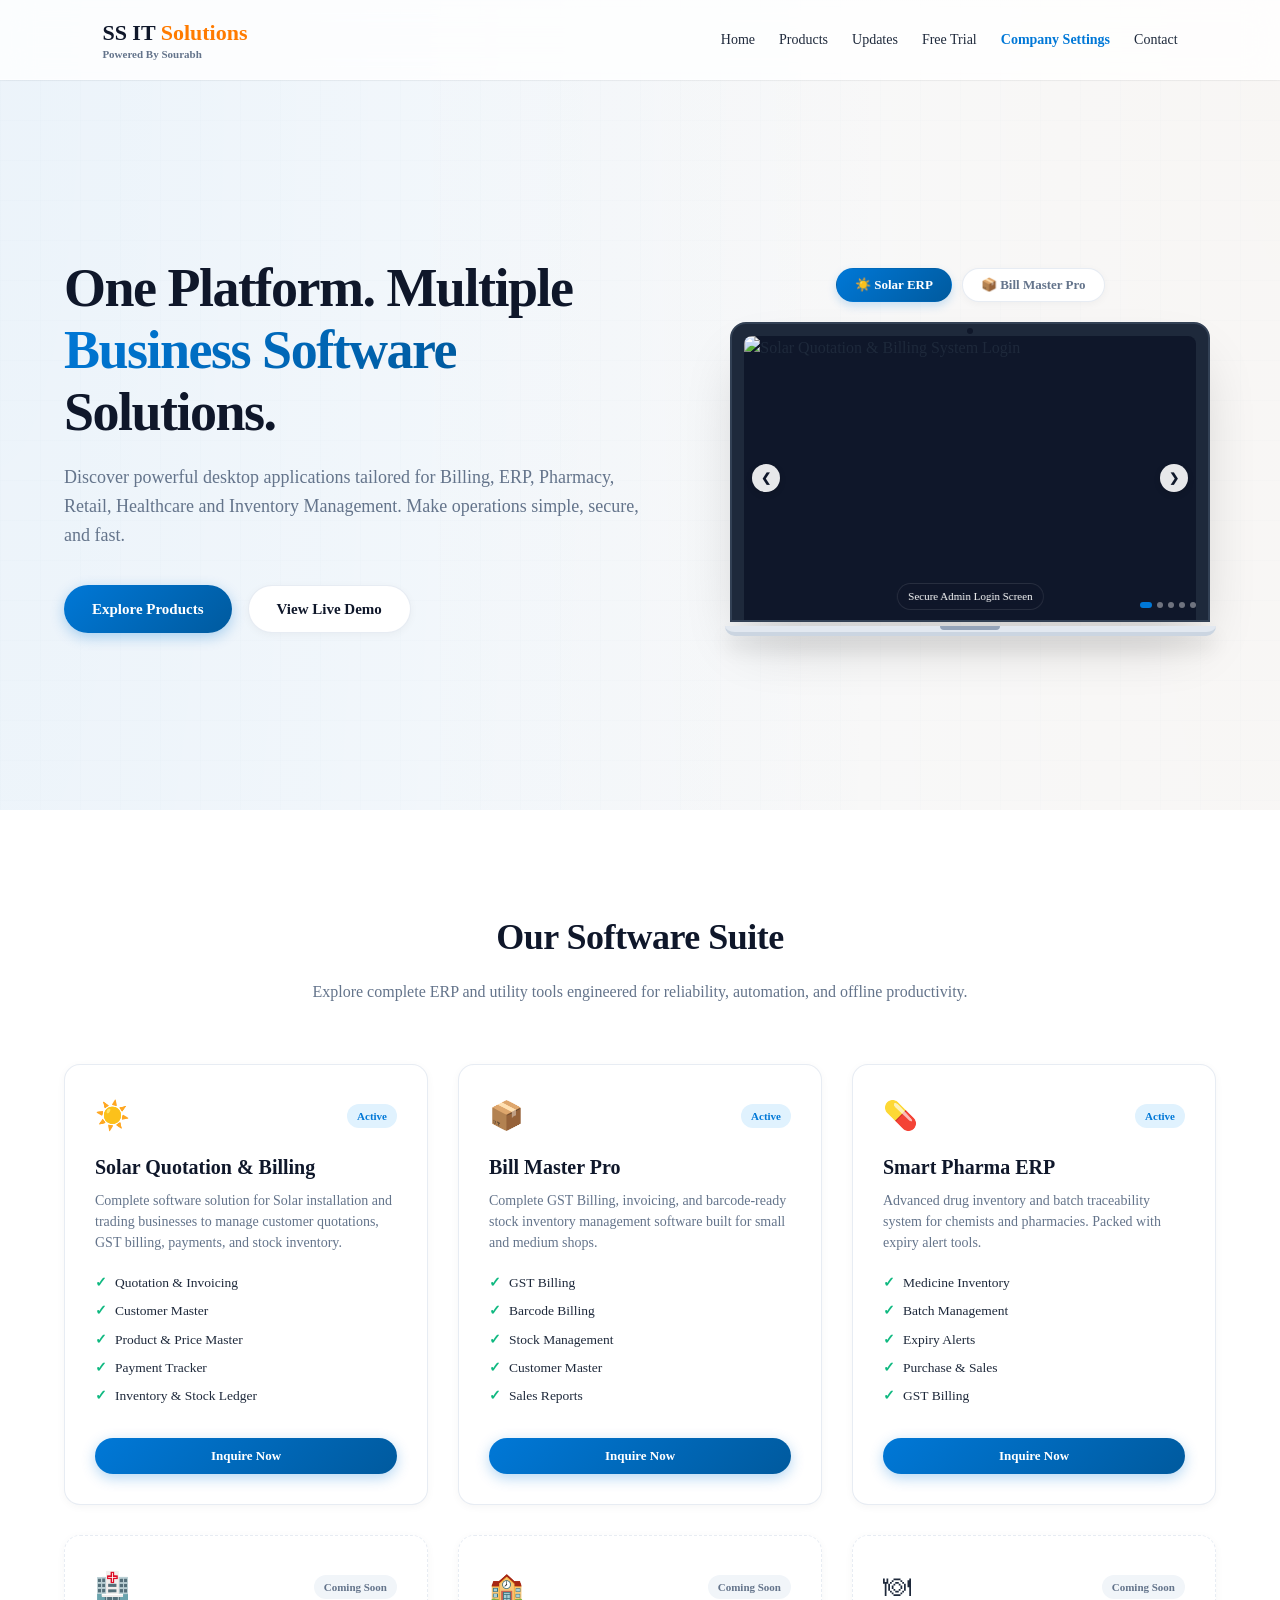
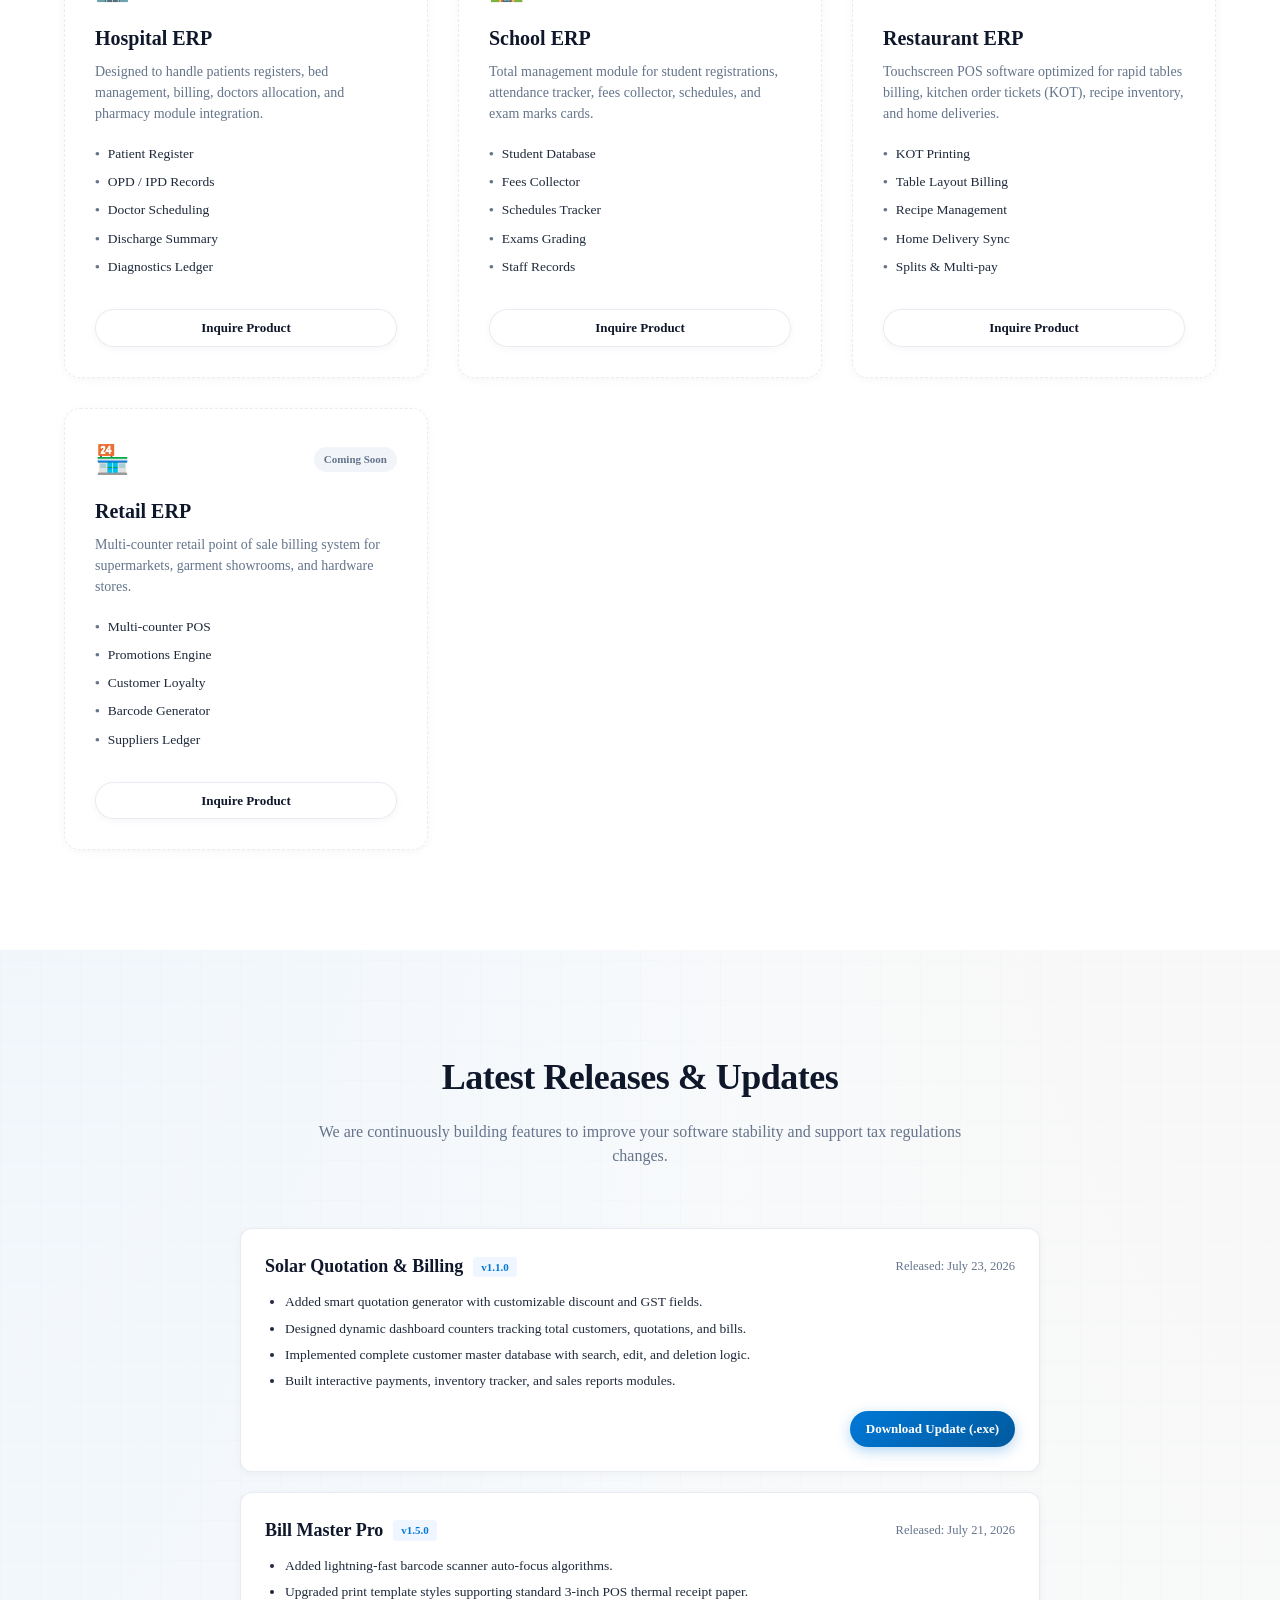
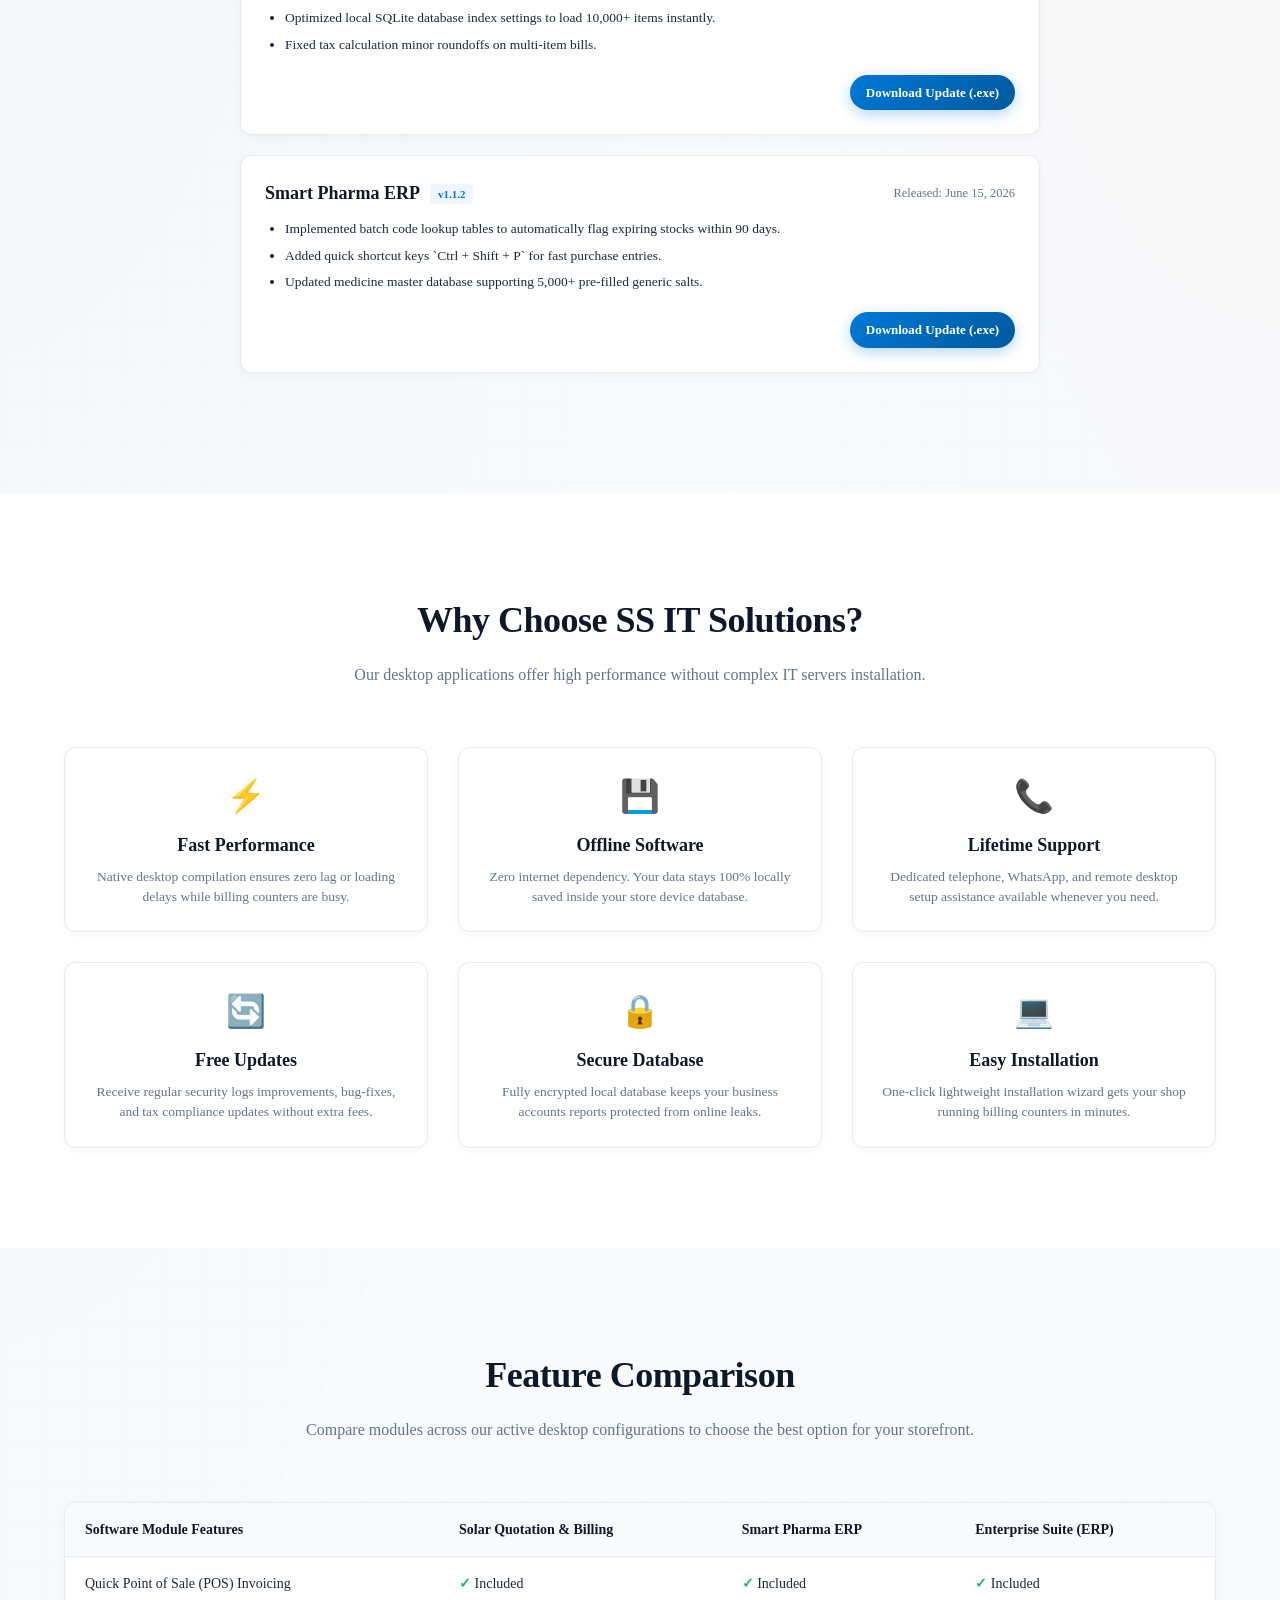
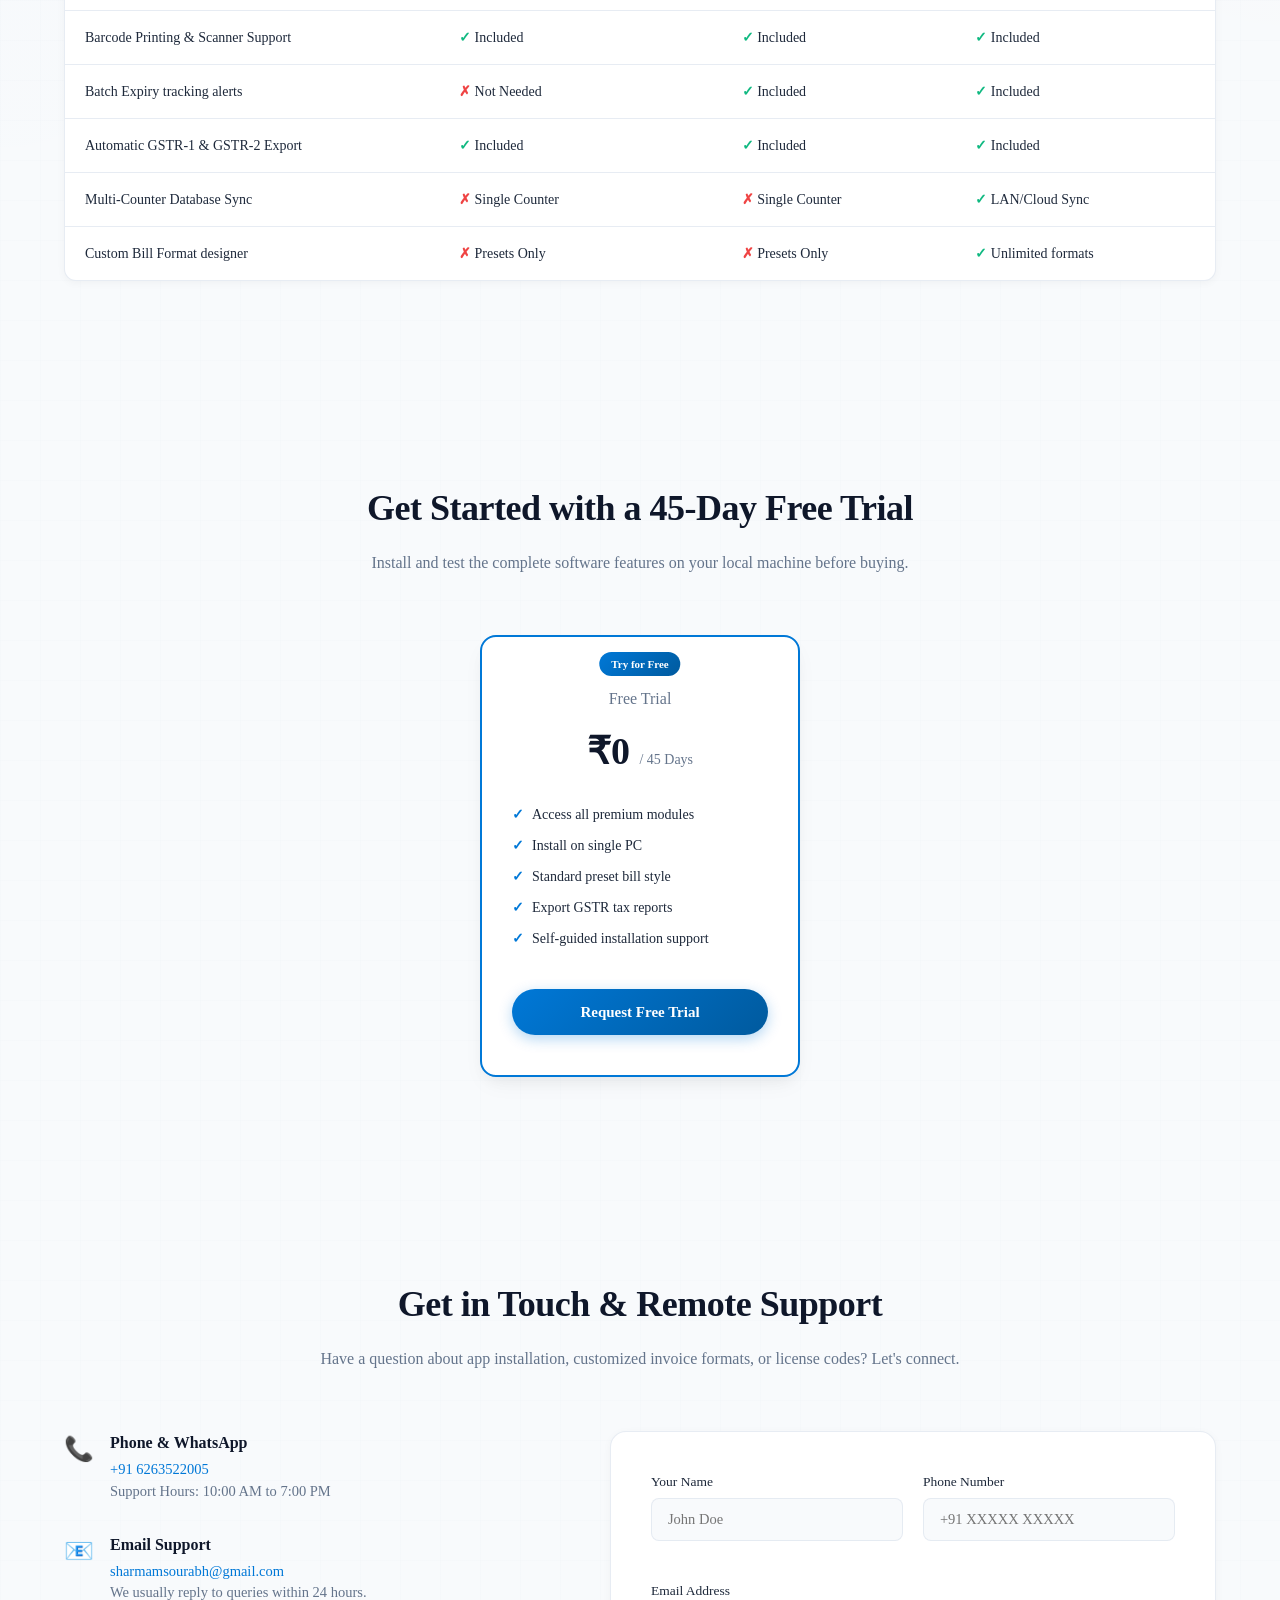
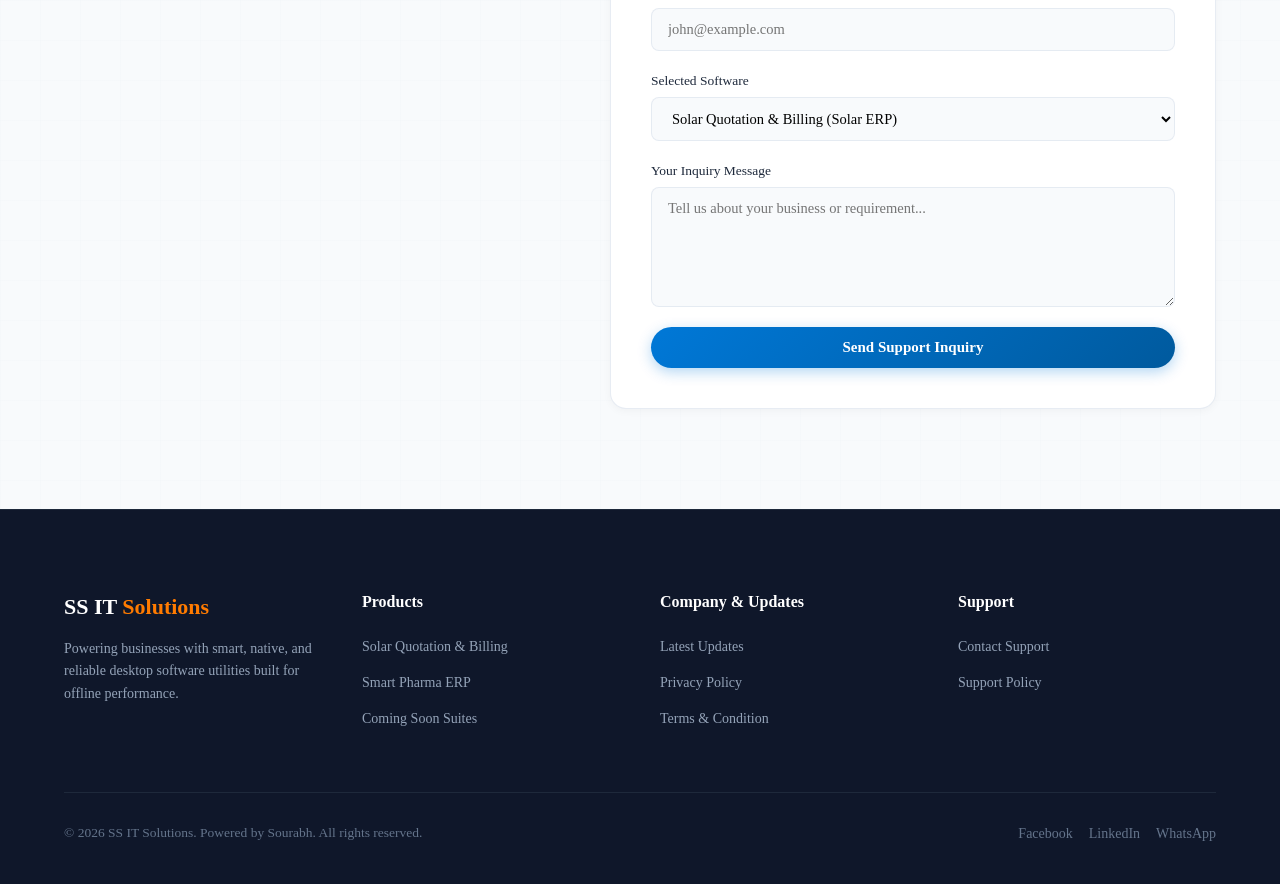
==== commit 9cfb5c4e: "style: remove learn more and settings buttons from product cards" ====
--- a/index.html
+++ b/index.html
@@ -2,6 +2,53 @@
 <html lang="en">
 
 <head>
+    <!-- Security Headers -->
+    <meta http-equiv="Content-Security-Policy" content="default-src 'self'; script-src 'self' 'unsafe-inline' https://formsubmit.co; style-src 'self' 'unsafe-inline' https://fonts.googleapis.com; font-src 'self' https://fonts.gstatic.com; img-src 'self' data: https:; connect-src 'self' https://formsubmit.co;">
+    <meta http-equiv="X-Content-Type-Options" content="nosniff">
+    <meta http-equiv="X-Frame-Options" content="DENY">
+    <meta http-equiv="X-XSS-Protection" content="1; mode=block">
+    <!-- SEO Meta Tags -->
+    <meta name="description" content="SS IT Solutions provides industry-leading GST billing, inventory management, and Solar ERP software designed for modern businesses.">
+    <meta name="keywords" content="Solar ERP, GST Billing Software, Bill Master Pro, Inventory Software, SS IT Solutions">
+    <meta name="author" content="SS IT Solutions">
+    <link rel="canonical" href="https://ssitsolutions26.github.io/SS-It-Solutions/">
+
+    <!-- OpenGraph Social Sharing Tags -->
+    <meta property="og:type" content="website">
+    <meta property="og:url" content="https://ssitsolutions26.github.io/SS-It-Solutions/">
+    <meta property="og:title" content="SS IT Solutions - Software Platforms & Solar ERP">
+    <meta property="og:description" content="High-performance, GST-compliant desktop software solutions including Solar Quotation & Billing, Bill Master Pro, and Inventory tools.">
+    <meta property="og:image" content="https://ssitsolutions26.github.io/SS-It-Solutions/assets/logo.png">
+
+    <!-- Twitter Card Tags -->
+    <meta name="twitter:card" content="summary_large_image">
+    <meta name="twitter:title" content="SS IT Solutions - Software Platforms & Solar ERP">
+    <meta name="twitter:description" content="High-performance, GST-compliant desktop software solutions including Solar Quotation & Billing and Bill Master Pro.">
+    <meta name="twitter:image" content="https://ssitsolutions26.github.io/SS-It-Solutions/assets/logo.png">
+
+    <!-- Schema.org JSON-LD Structured Data -->
+    <script type="application/ld+json">
+    {
+      "@context": "https://schema.org",
+      "@type": "SoftwareApplication",
+      "name": "Solar Quotation & Billing (Solar ERP)",
+      "operatingSystem": "Windows 10, Windows 11",
+      "applicationCategory": "BusinessApplication",
+      "offers": {
+        "@type": "Offer",
+        "price": "0",
+        "priceCurrency": "INR"
+      },
+      "author": {
+        "@type": "Organization",
+        "name": "SS IT Solutions",
+        "url": "https://ssitsolutions26.github.io/SS-It-Solutions/"
+      }
+    }
+    </script>
+    <!-- Performance Optimization: Font Preconnect -->
+    <link rel="preconnect" href="https://fonts.googleapis.com">
+    <link rel="preconnect" href="https://fonts.gstatic.com" crossorigin>
     <meta charset="UTF-8">
     <meta name="viewport" content="width=device-width, initial-scale=1.0">
     <meta name="google-site-verification" content="w31RMq2K3rgCQF6X0CqfsqRzI9_mPXojwEN57qnddhU" />
@@ -17,7 +64,7 @@
 <body>
 
     <!-- Navigation Header -->
-    <nav>
+    <nav role="navigation" aria-label="Main Navigation">
         <a href="#" class="logo-container">
             <div class="logo">SS IT <span>Solutions</span></div>
             <div class="logo-sub">Powered By Sourabh</div>
@@ -28,7 +75,7 @@
                 <a href="#products">Products</a>
                 <a href="#updates">Updates</a>
                 <a href="#pricing">Free Trial</a>
-                <a href="company-settings.html" style="color: #0078D7; font-weight: 700;">âš™ï¸ Company Settings</a>
+                <a href="company-settings.html" style="color: #0078D7; font-weight: 700;">Company Settings</a>
                 <a href="#contact">Contact</a>
             </div>
         </div>
@@ -68,47 +115,47 @@
                         <div class="slideshow-container">
                             <!-- Solar slides -->
                             <div class="slide slide-solar fade">
-                                <img src="assets/solar_login.png" alt="Solar Quotation & Billing System Login">
+                                <img loading="lazy" src="assets/solar_login.png" alt="Solar Quotation & Billing System Login">
                                 <div class="slide-caption">Secure Admin Login Screen</div>
                             </div>
                             <div class="slide slide-solar fade">
-                                <img src="assets/solar_dashboard.png" alt="Solar Quotation & Billing System Dashboard">
+                                <img loading="lazy" src="assets/solar_dashboard.png" alt="Solar Quotation & Billing System Dashboard">
                                 <div class="slide-caption">Dashboard - Business Overview</div>
                             </div>
                             <div class="slide slide-solar fade">
-                                <img src="assets/solar_billing.png" alt="Solar Quotation & Billing System Invoicing">
+                                <img loading="lazy" src="assets/solar_billing.png" alt="Solar Quotation & Billing System Invoicing">
                                 <div class="slide-caption">Quotation & Billing - Invoicing</div>
                             </div>
                             <div class="slide slide-solar fade">
-                                <img src="assets/solar_item_master.png"
+                                <img loading="lazy" src="assets/solar_item_master.png"
                                     alt="Solar Quotation & Billing System Product Master">
                                 <div class="slide-caption">Product Master - Inventory Items</div>
                             </div>
                             <div class="slide slide-solar fade">
-                                <img src="assets/solar_customer_master.png"
+                                <img loading="lazy" src="assets/solar_customer_master.png"
                                     alt="Solar Quotation & Billing System Customer Master">
                                 <div class="slide-caption">Customer Master - Manage Clients</div>
                             </div>
 
                             <!-- Bill Master Pro slides -->
                             <div class="slide slide-bmp fade">
-                                <img src="assets/bmp_login.png" alt="Bill Master Pro Login">
+                                <img loading="lazy" src="assets/bmp_login.png" alt="Bill Master Pro Login">
                                 <div class="slide-caption">Secure Admin Login Screen</div>
                             </div>
                             <div class="slide slide-bmp fade">
-                                <img src="assets/bmp_dashboard.png" alt="Bill Master Pro Dashboard">
+                                <img loading="lazy" src="assets/bmp_dashboard.png" alt="Bill Master Pro Dashboard">
                                 <div class="slide-caption">Dashboard - Business Overview</div>
                             </div>
                             <div class="slide slide-bmp fade">
-                                <img src="assets/bmp_billing.png" alt="Bill Master Pro Billing">
+                                <img loading="lazy" src="assets/bmp_billing.png" alt="Bill Master Pro Billing">
                                 <div class="slide-caption">Billing - Fast GST Invoicing</div>
                             </div>
                             <div class="slide slide-bmp fade">
-                                <img src="assets/bmp_item_master.png" alt="Bill Master Pro Item Master">
+                                <img loading="lazy" src="assets/bmp_item_master.png" alt="Bill Master Pro Item Master">
                                 <div class="slide-caption">Item Master - Product Inventory</div>
                             </div>
                             <div class="slide slide-bmp fade">
-                                <img src="assets/bmp_customer_master.png" alt="Bill Master Pro Customer Master">
+                                <img loading="lazy" src="assets/bmp_customer_master.png" alt="Bill Master Pro Customer Master">
                                 <div class="slide-caption">Customer Master - Manage Clients</div>
                             </div>
 
@@ -161,11 +208,7 @@
                         <li>Payment Tracker</li>
                         <li>Inventory & Stock Ledger</li>
                     </ul>
-                    <div class="suite-card-buttons">
-                        <a href="#demo" class="btn btn-secondary btn-sm">Learn More</a>
-                        <a href="#contact" class="btn btn-primary btn-sm">Inquire Now</a>
-                        <a href="company-settings.html" class="btn btn-secondary btn-sm" style="width: 100%; margin-top: 6px; text-align: center;">âš™ï¸ Solar ERP Company Settings</a>
-                    </div>
+                    <div class="suite-card-buttons"><a href="#contact" class="btn btn-primary btn-sm" style="width: 100%; text-align: center;">Inquire Now</a></div>
                 </div>
 
                 <!-- Software Card 2 -->
@@ -184,11 +227,7 @@
                         <li>Customer Master</li>
                         <li>Sales Reports</li>
                     </ul>
-                    <div class="suite-card-buttons">
-                        <a href="#demo" class="btn btn-secondary btn-sm">Learn More</a>
-                        <a href="#contact" class="btn btn-primary btn-sm">Inquire Now</a>
-                        <a href="company-settings.html" class="btn btn-secondary btn-sm" style="width: 100%; margin-top: 6px; text-align: center;">âš™ï¸ Solar ERP Company Settings</a>
-                    </div>
+                    <div class="suite-card-buttons"><a href="#contact" class="btn btn-primary btn-sm" style="width: 100%; text-align: center;">Inquire Now</a></div>
                 </div>
 
                 <!-- Software Card 2 -->
@@ -207,11 +246,7 @@
                         <li>Purchase & Sales</li>
                         <li>GST Billing</li>
                     </ul>
-                    <div class="suite-card-buttons">
-                        <a href="#demo" class="btn btn-secondary btn-sm">Learn More</a>
-                        <a href="#contact" class="btn btn-primary btn-sm">Inquire Now</a>
-                        <a href="company-settings.html" class="btn btn-secondary btn-sm" style="width: 100%; margin-top: 6px; text-align: center;">âš™ï¸ Solar ERP Company Settings</a>
-                    </div>
+                    <div class="suite-card-buttons"><a href="#contact" class="btn btn-primary btn-sm" style="width: 100%; text-align: center;">Inquire Now</a></div>
                 </div>
 
                 <!-- Software Card 3 (Coming Soon) -->
@@ -230,9 +265,7 @@
                         <li>Discharge Summary</li>
                         <li>Diagnostics Ledger</li>
                     </ul>
-                    <div class="suite-card-buttons">
-                        <a href="#contact" class="btn btn-secondary btn-sm" style="width: 100%;">Inquire Product</a>
-                    </div>
+                    <div class="suite-card-buttons"><a href="#contact" class="btn btn-secondary btn-sm" style="width: 100%; text-align: center;">Inquire Product</a></div>
                 </div>
 
                 <!-- Software Card 4 (Coming Soon) -->
@@ -251,9 +284,7 @@
                         <li>Exams Grading</li>
                         <li>Staff Records</li>
                     </ul>
-                    <div class="suite-card-buttons">
-                        <a href="#contact" class="btn btn-secondary btn-sm" style="width: 100%;">Inquire Product</a>
-                    </div>
+                    <div class="suite-card-buttons"><a href="#contact" class="btn btn-secondary btn-sm" style="width: 100%; text-align: center;">Inquire Product</a></div>
                 </div>
 
                 <!-- Software Card 5 (Coming Soon) -->
@@ -272,9 +303,7 @@
                         <li>Home Delivery Sync</li>
                         <li>Splits & Multi-pay</li>
                     </ul>
-                    <div class="suite-card-buttons">
-                        <a href="#contact" class="btn btn-secondary btn-sm" style="width: 100%;">Inquire Product</a>
-                    </div>
+                    <div class="suite-card-buttons"><a href="#contact" class="btn btn-secondary btn-sm" style="width: 100%; text-align: center;">Inquire Product</a></div>
                 </div>
 
                 <!-- Software Card 6 (Coming Soon) -->
@@ -293,9 +322,7 @@
                         <li>Barcode Generator</li>
                         <li>Suppliers Ledger</li>
                     </ul>
-                    <div class="suite-card-buttons">
-                        <a href="#contact" class="btn btn-secondary btn-sm" style="width: 100%;">Inquire Product</a>
-                    </div>
+                    <div class="suite-card-buttons"><a href="#contact" class="btn btn-secondary btn-sm" style="width: 100%; text-align: center;">Inquire Product</a></div>
                 </div>
             </div>
         </div>
@@ -590,7 +617,7 @@
     </section>
 
     <!-- Footer -->
-    <footer>
+    <footer role="contentinfo">
         <div class="container">
             <div class="footer-grid">
                 <div class="footer-col" style="grid-column: span 1.5;">
--- a/css/style.css
+++ b/css/style.css
@@ -1416,4 +1416,46 @@
                 font-size: 16px;
             }
         }
-    +    
+
+/* --- PHASE 5: UI/UX ENHANCEMENTS (LIGHT THEME) --- */
+.btn {
+    position: relative;
+    overflow: hidden;
+    transition: all 0.3s cubic-bezier(0.4, 0, 0.2, 1);
+}
+
+.btn:hover {
+    transform: translateY(-2px);
+    box-shadow: 0 6px 16px rgba(0, 120, 215, 0.25);
+}
+
+.suite-card, .why-card, .pricing-card {
+    transition: transform 0.3s ease, box-shadow 0.3s ease, border-color 0.3s ease;
+}
+
+.suite-card:hover, .why-card:hover, .pricing-card:hover {
+    transform: translateY(-5px);
+    box-shadow: 0 12px 24px -6px rgba(0, 0, 0, 0.08);
+    border-color: #0078D7;
+}
+
+.nav-links a {
+    position: relative;
+    transition: color 0.2s ease;
+}
+
+.nav-links a::after {
+    content: '';
+    position: absolute;
+    width: 0;
+    height: 2px;
+    bottom: -4px;
+    left: 0;
+    background-color: #0078D7;
+    transition: width 0.3s ease;
+}
+
+.nav-links a:hover::after {
+    width: 100%;
+}
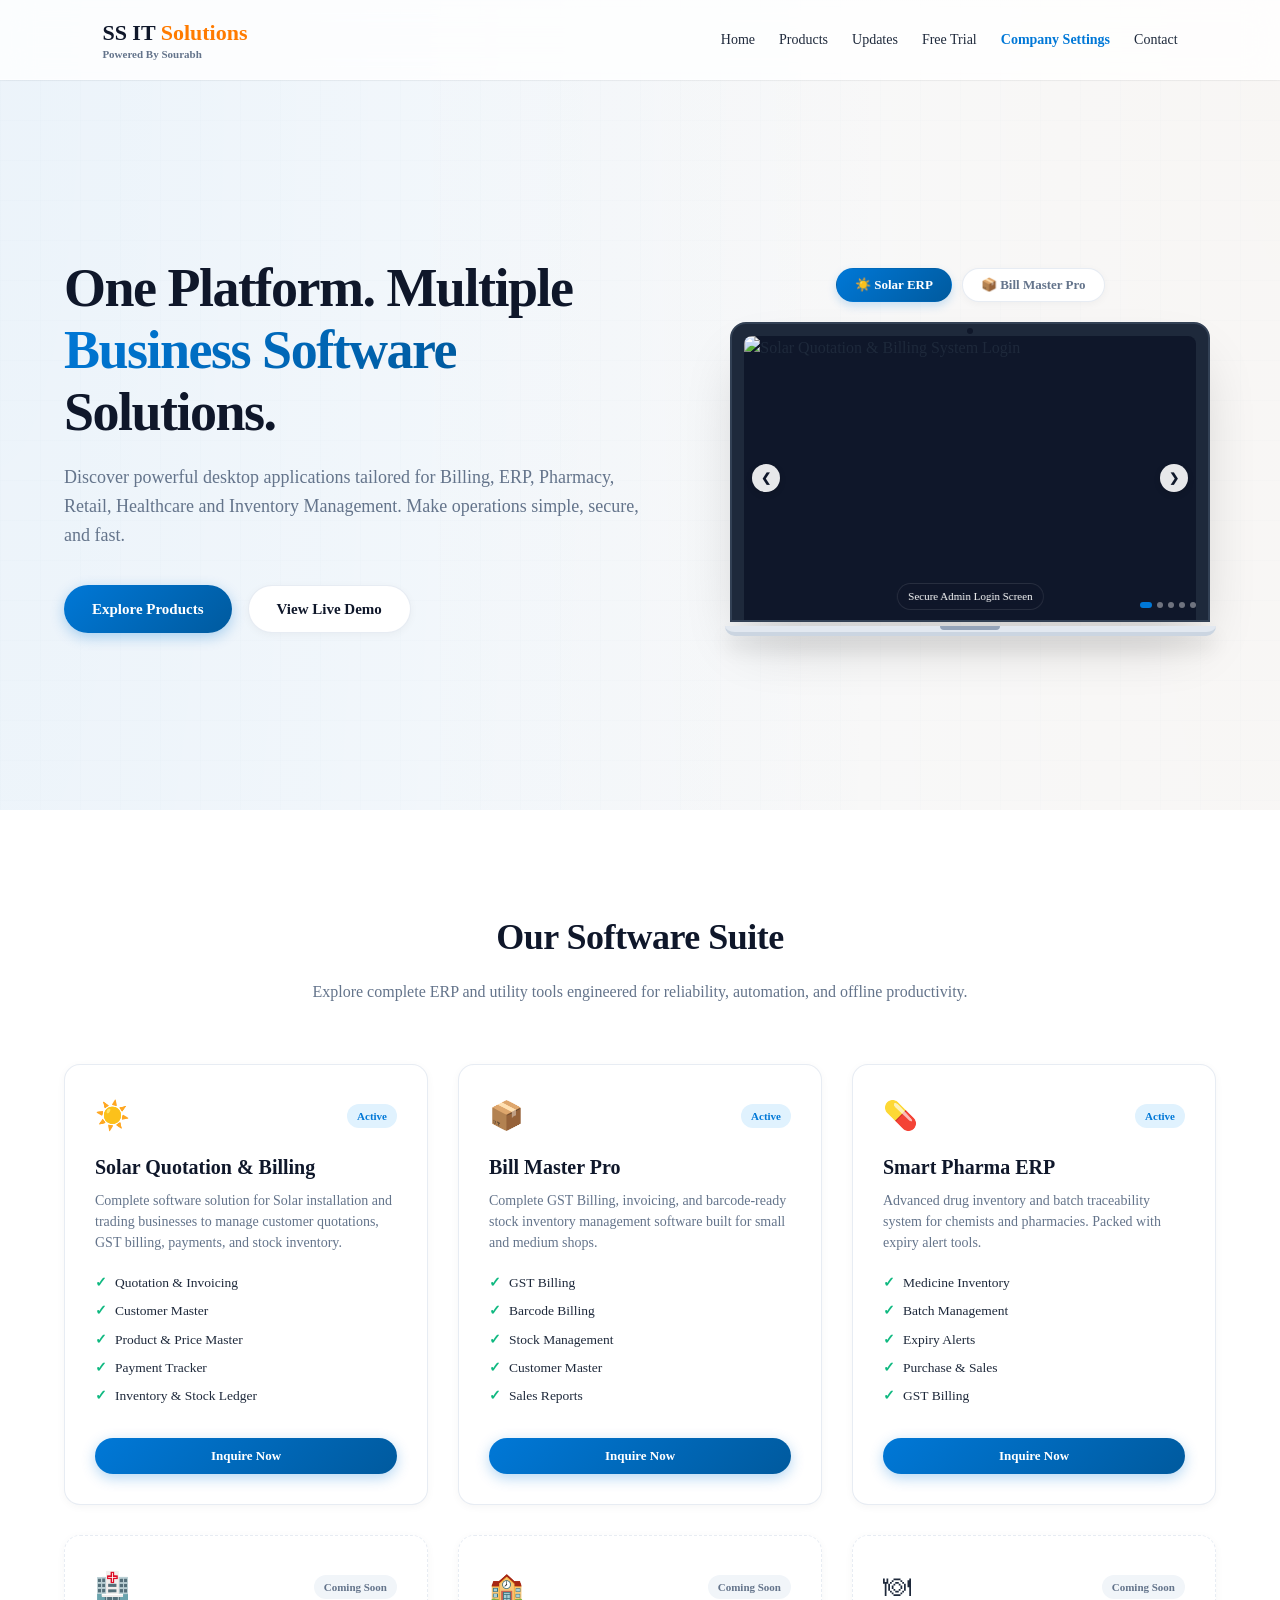
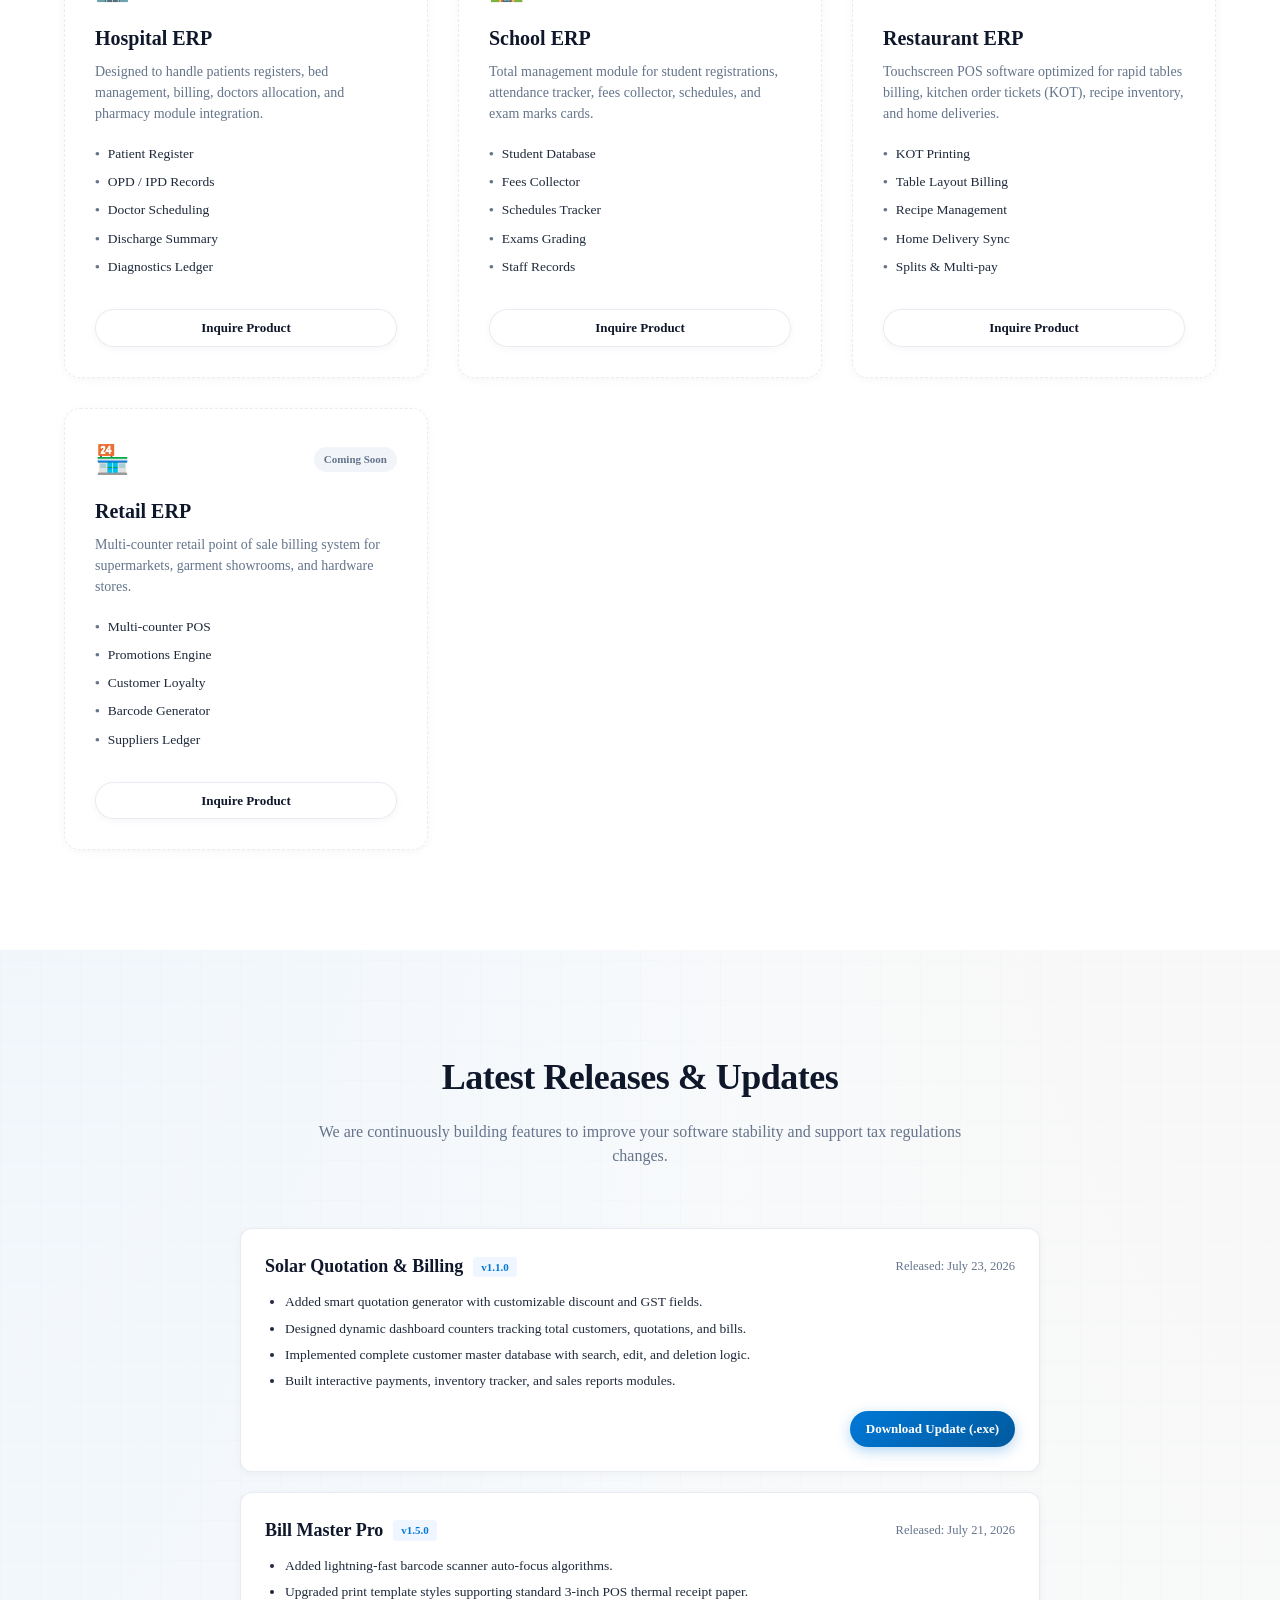
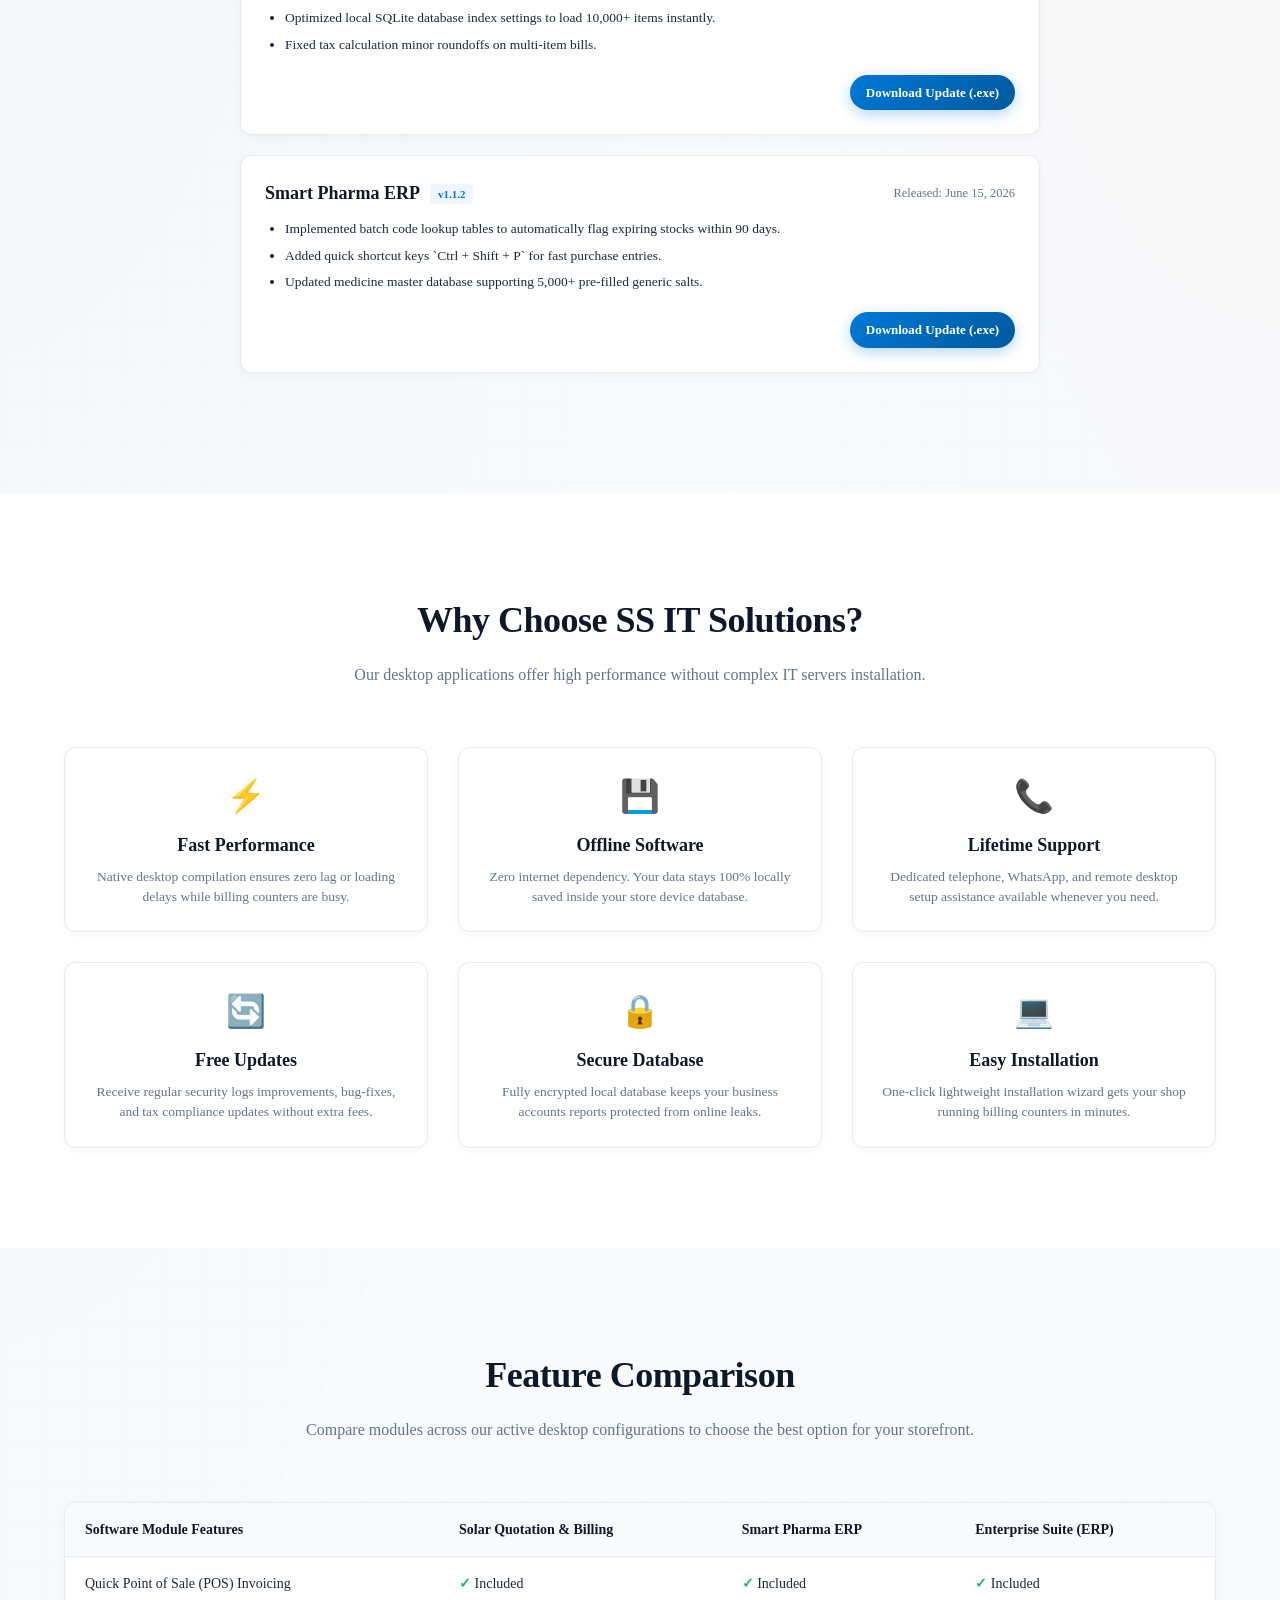
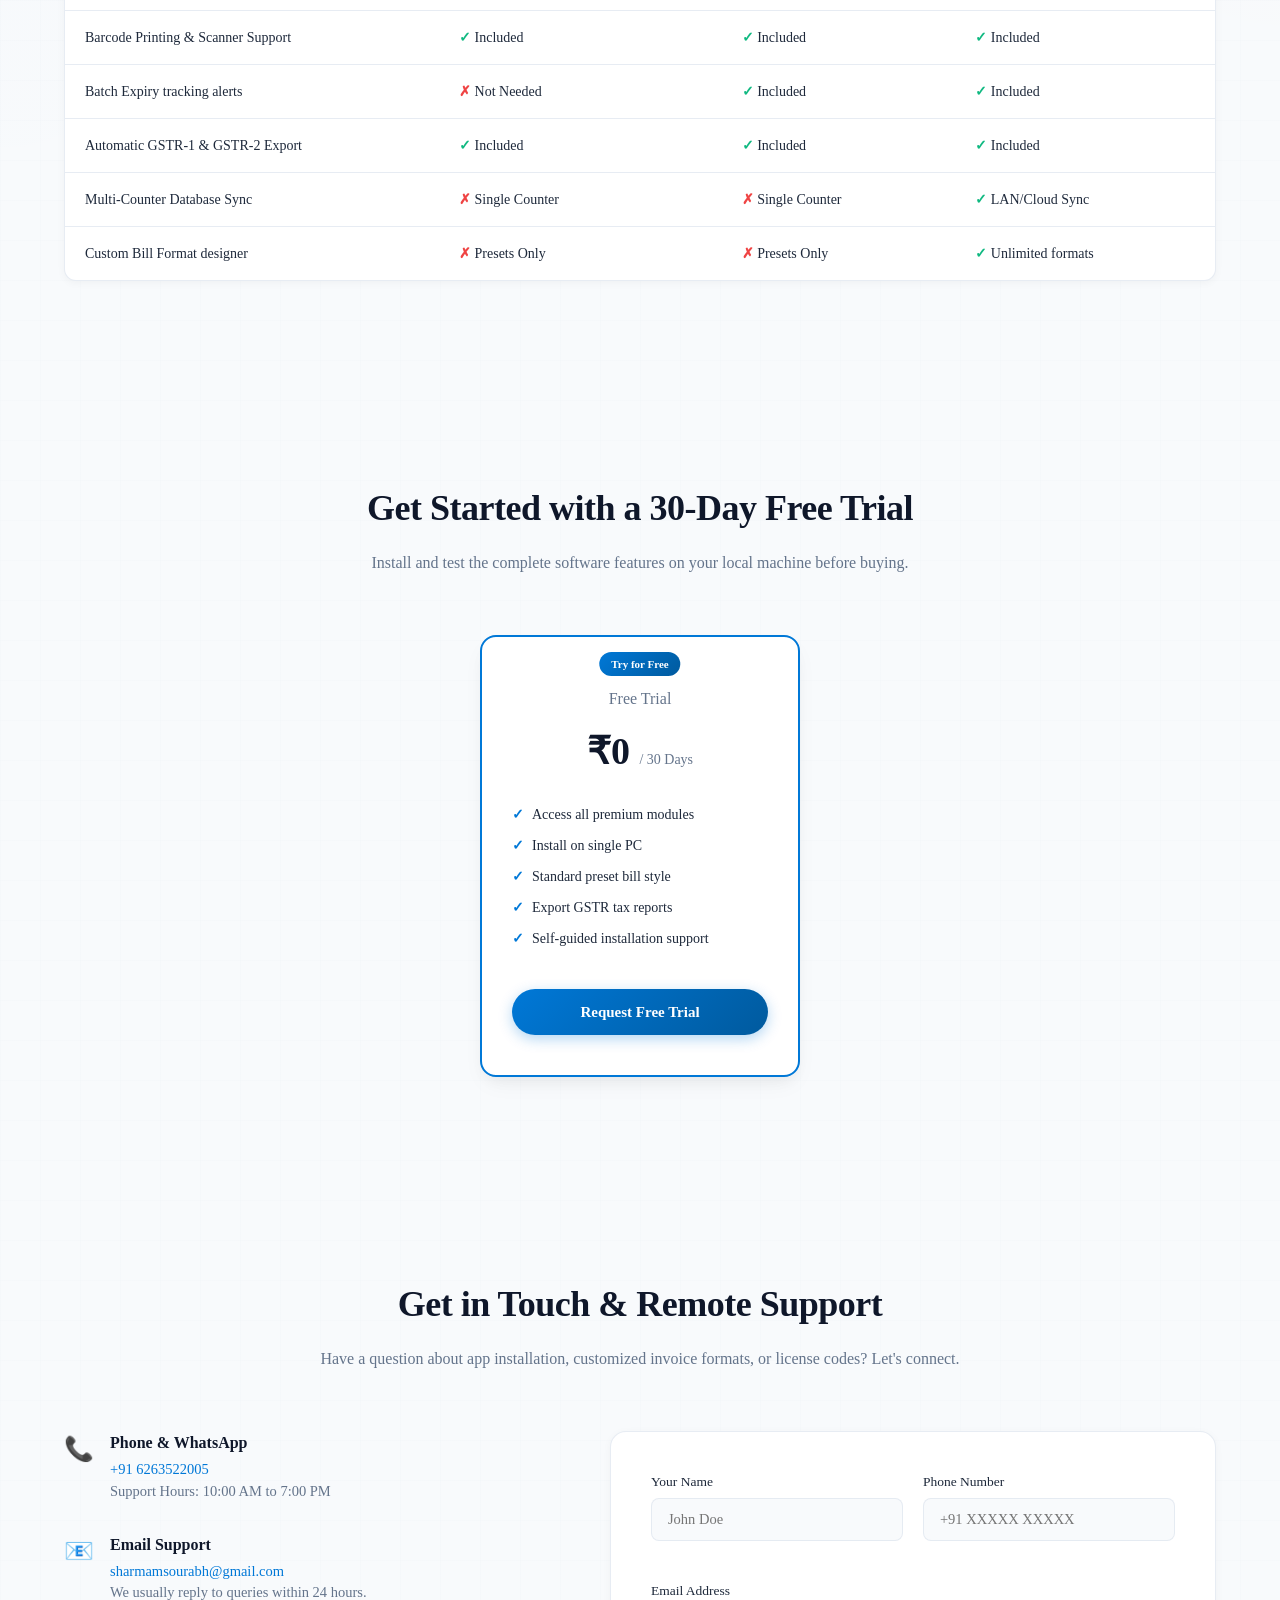
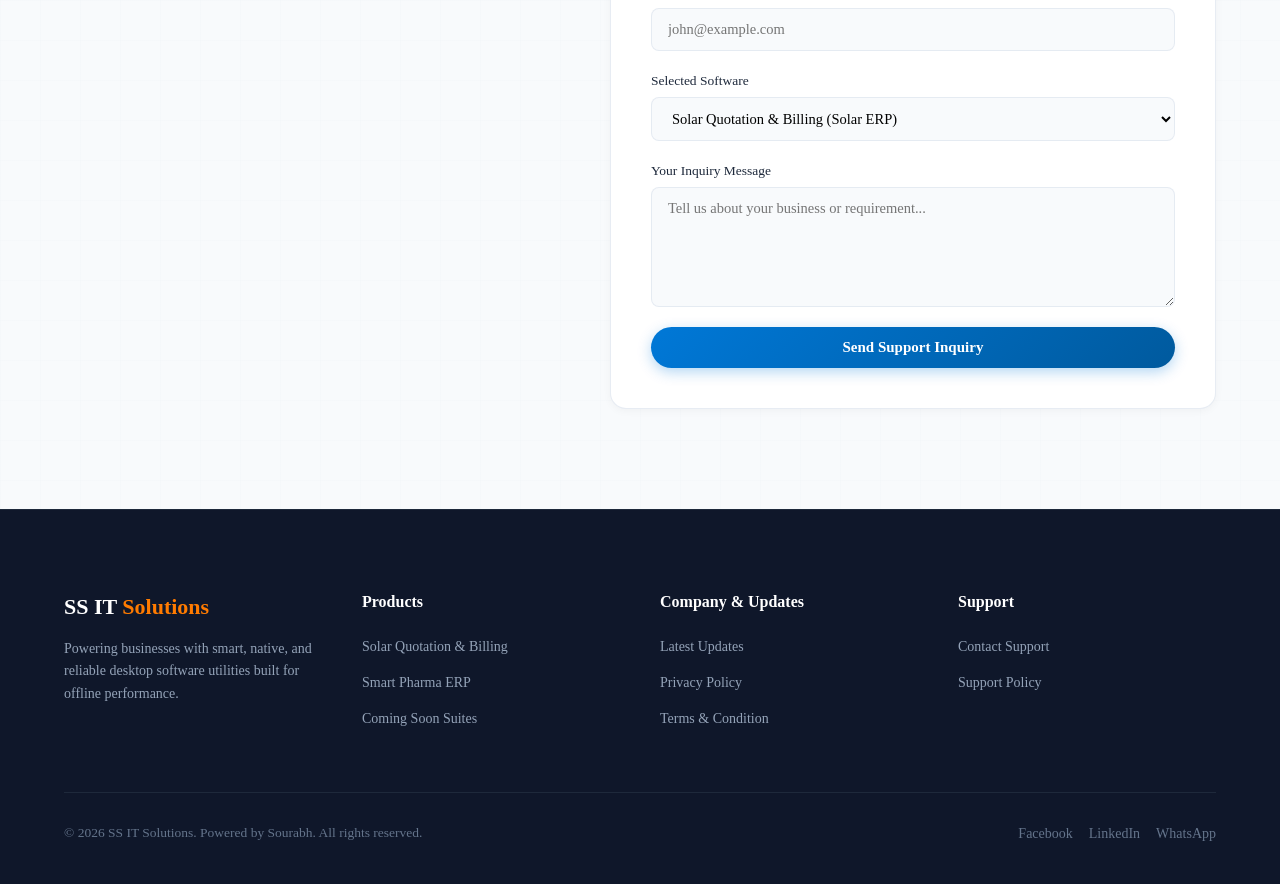
==== commit 176b9d46: "content: update free trial duration from 45 to 30 days" ====
--- a/index.html
+++ b/index.html
@@ -1,4 +1,4 @@
-﻿<!DOCTYPE html>
+<!DOCTYPE html>
 <html lang="en">
 
 <head>
@@ -520,7 +520,7 @@
     <section id="pricing">
         <div class="container">
             <div class="section-header">
-                <h2>Get Started with a 45-Day Free Trial</h2>
+                <h2>Get Started with a 30-Day Free Trial</h2>
                 <p>Install and test the complete software features on your local machine before buying.</p>
             </div>
 
@@ -529,7 +529,7 @@
                 <div class="pricing-card" style="border: 2px solid var(--primary); box-shadow: var(--shadow-md);">
                     <div class="popular-badge" style="background: var(--primary-grad); color: white;">Try for Free</div>
                     <div class="pricing-tier" style="margin-top: 10px;">Free Trial</div>
-                    <div class="pricing-price">₹0 <span>/ 45 Days</span></div>
+                    <div class="pricing-price">₹0 <span>/ 30 Days</span></div>
                     <ul class="pricing-features">
                         <li>Access all premium modules</li>
                         <li>Install on single PC</li>
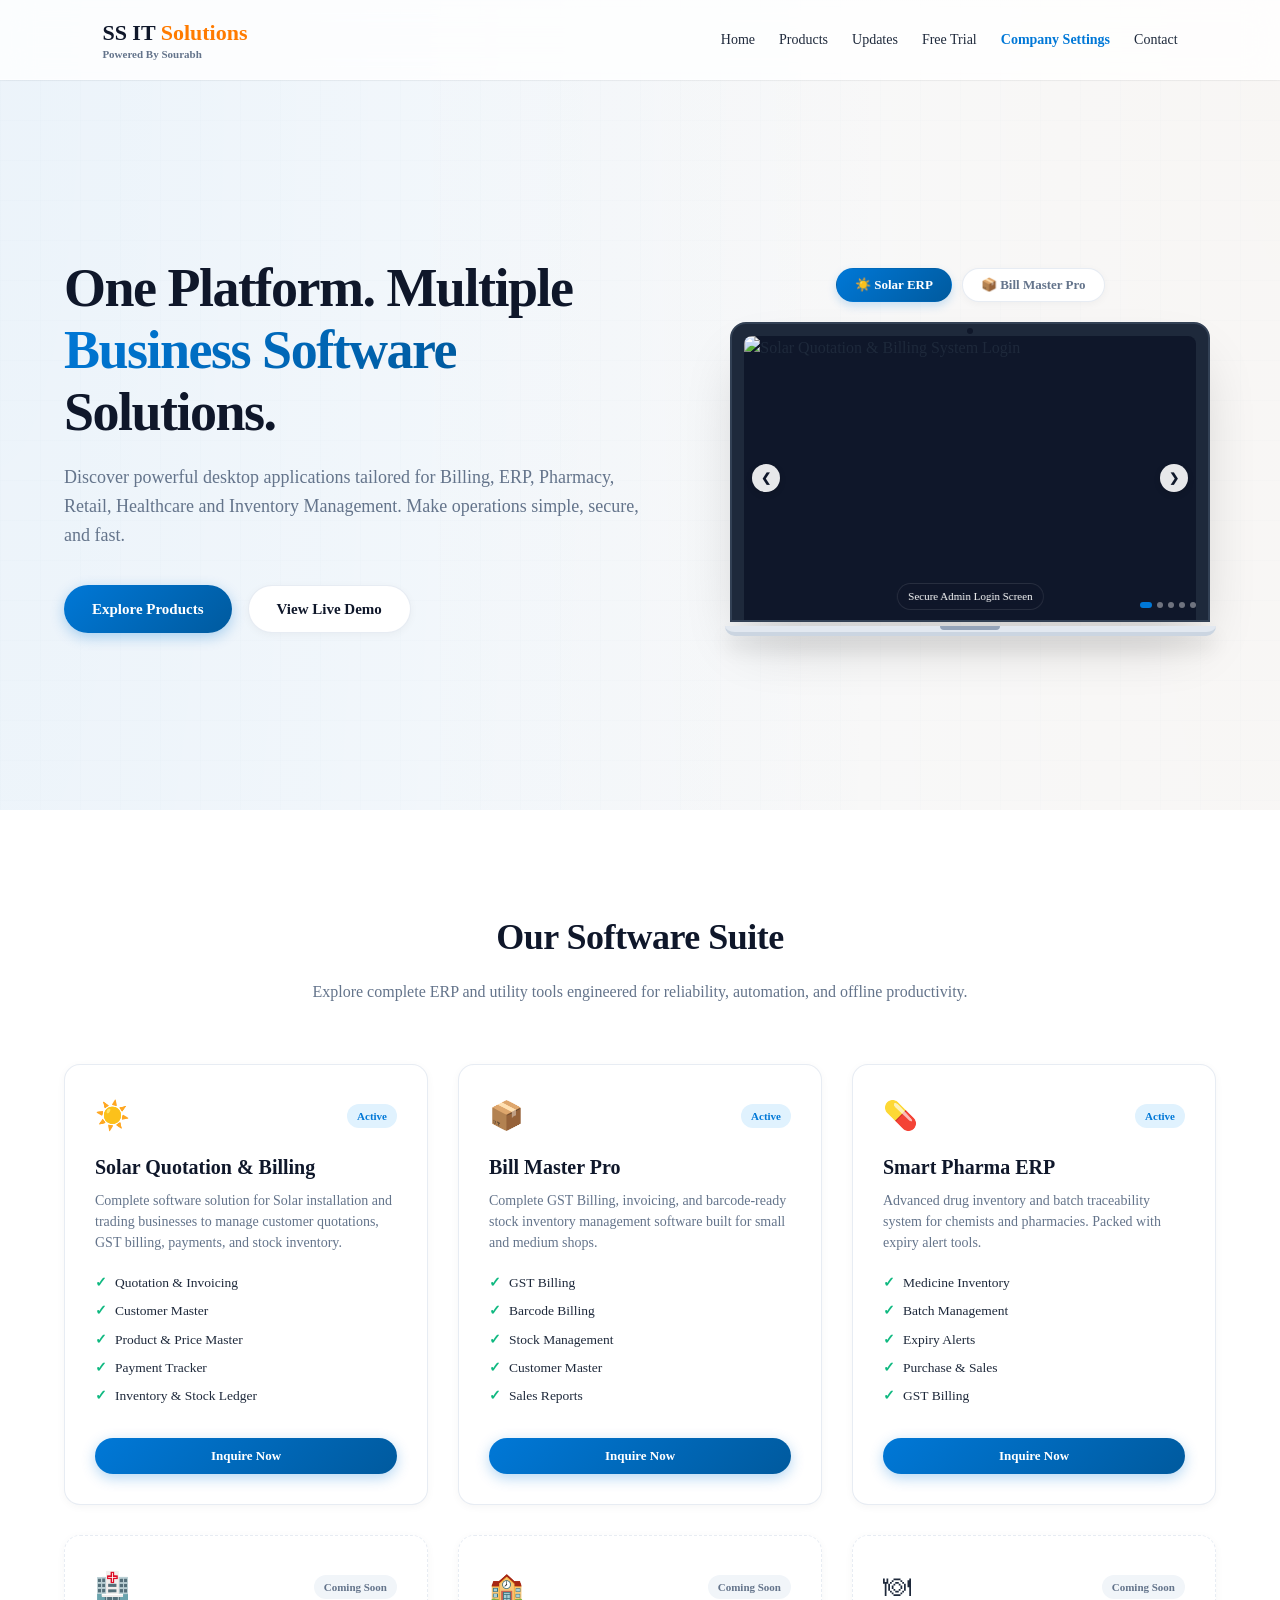
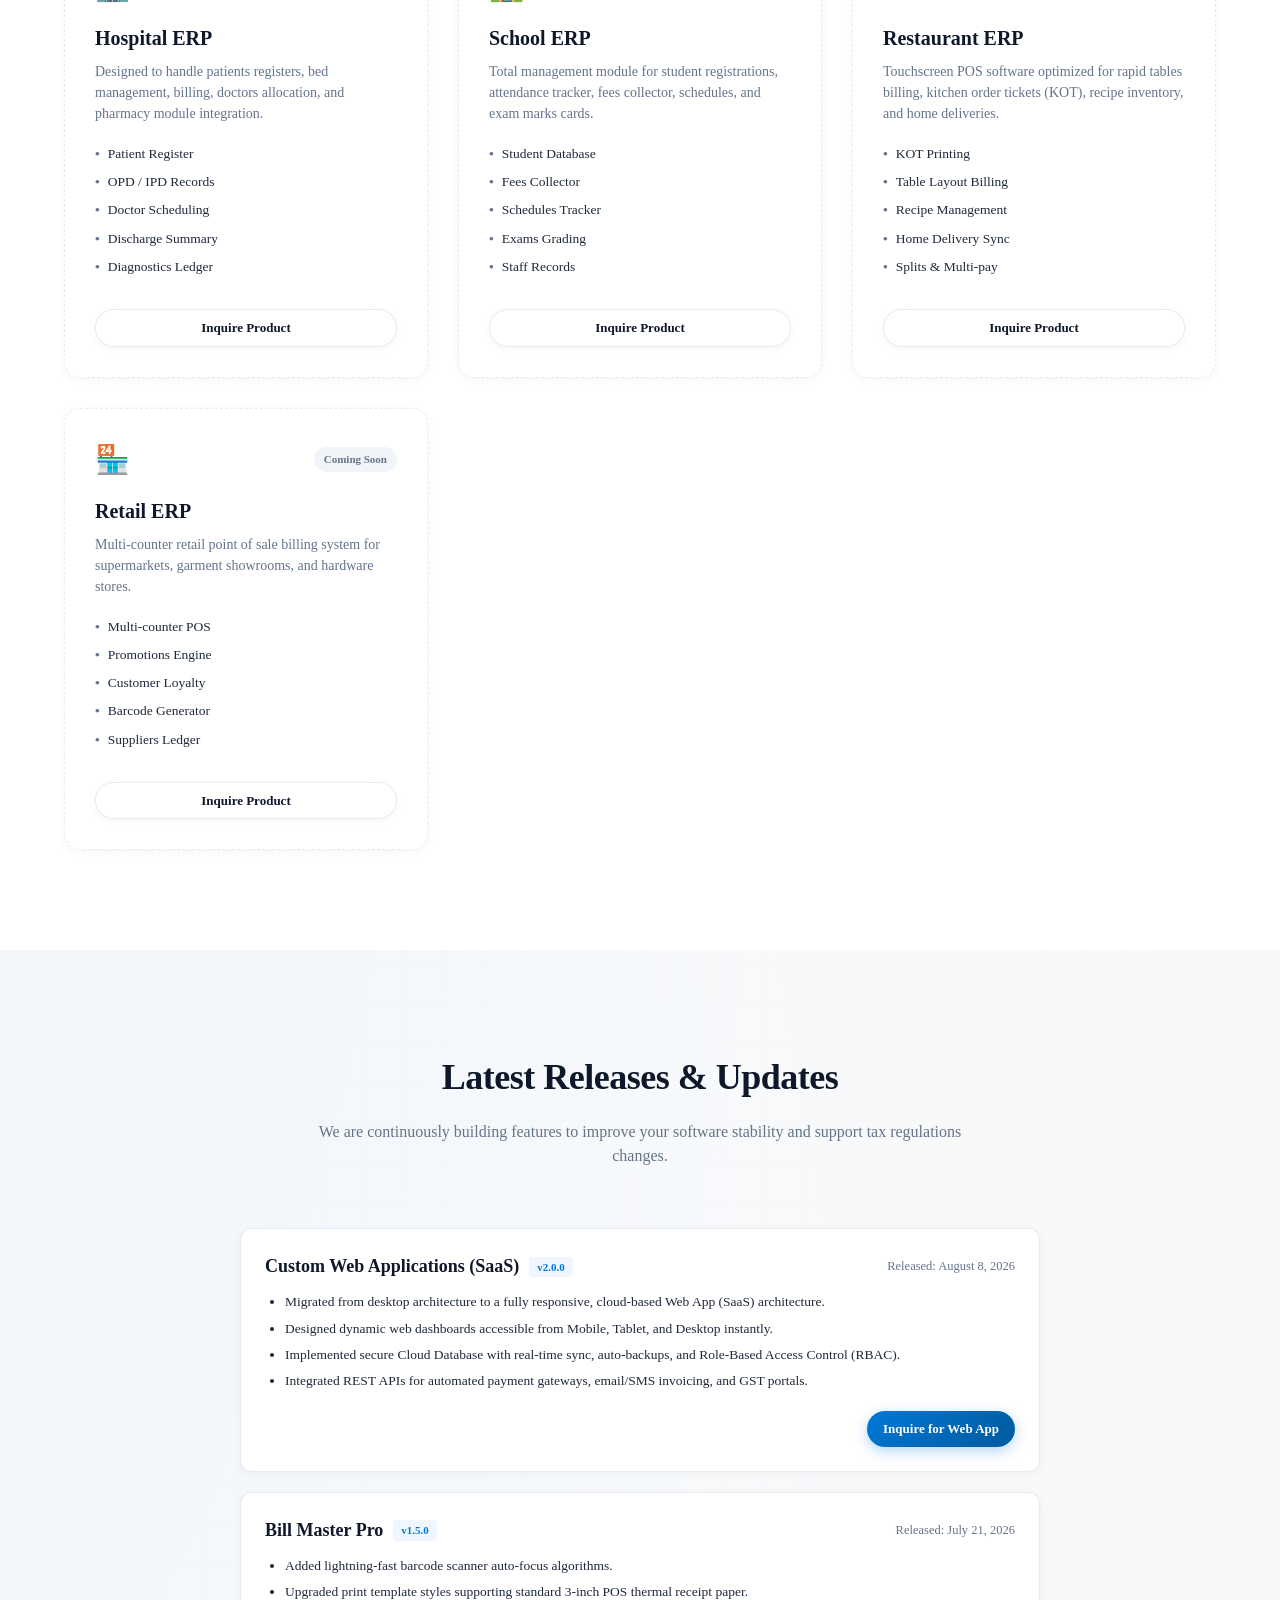
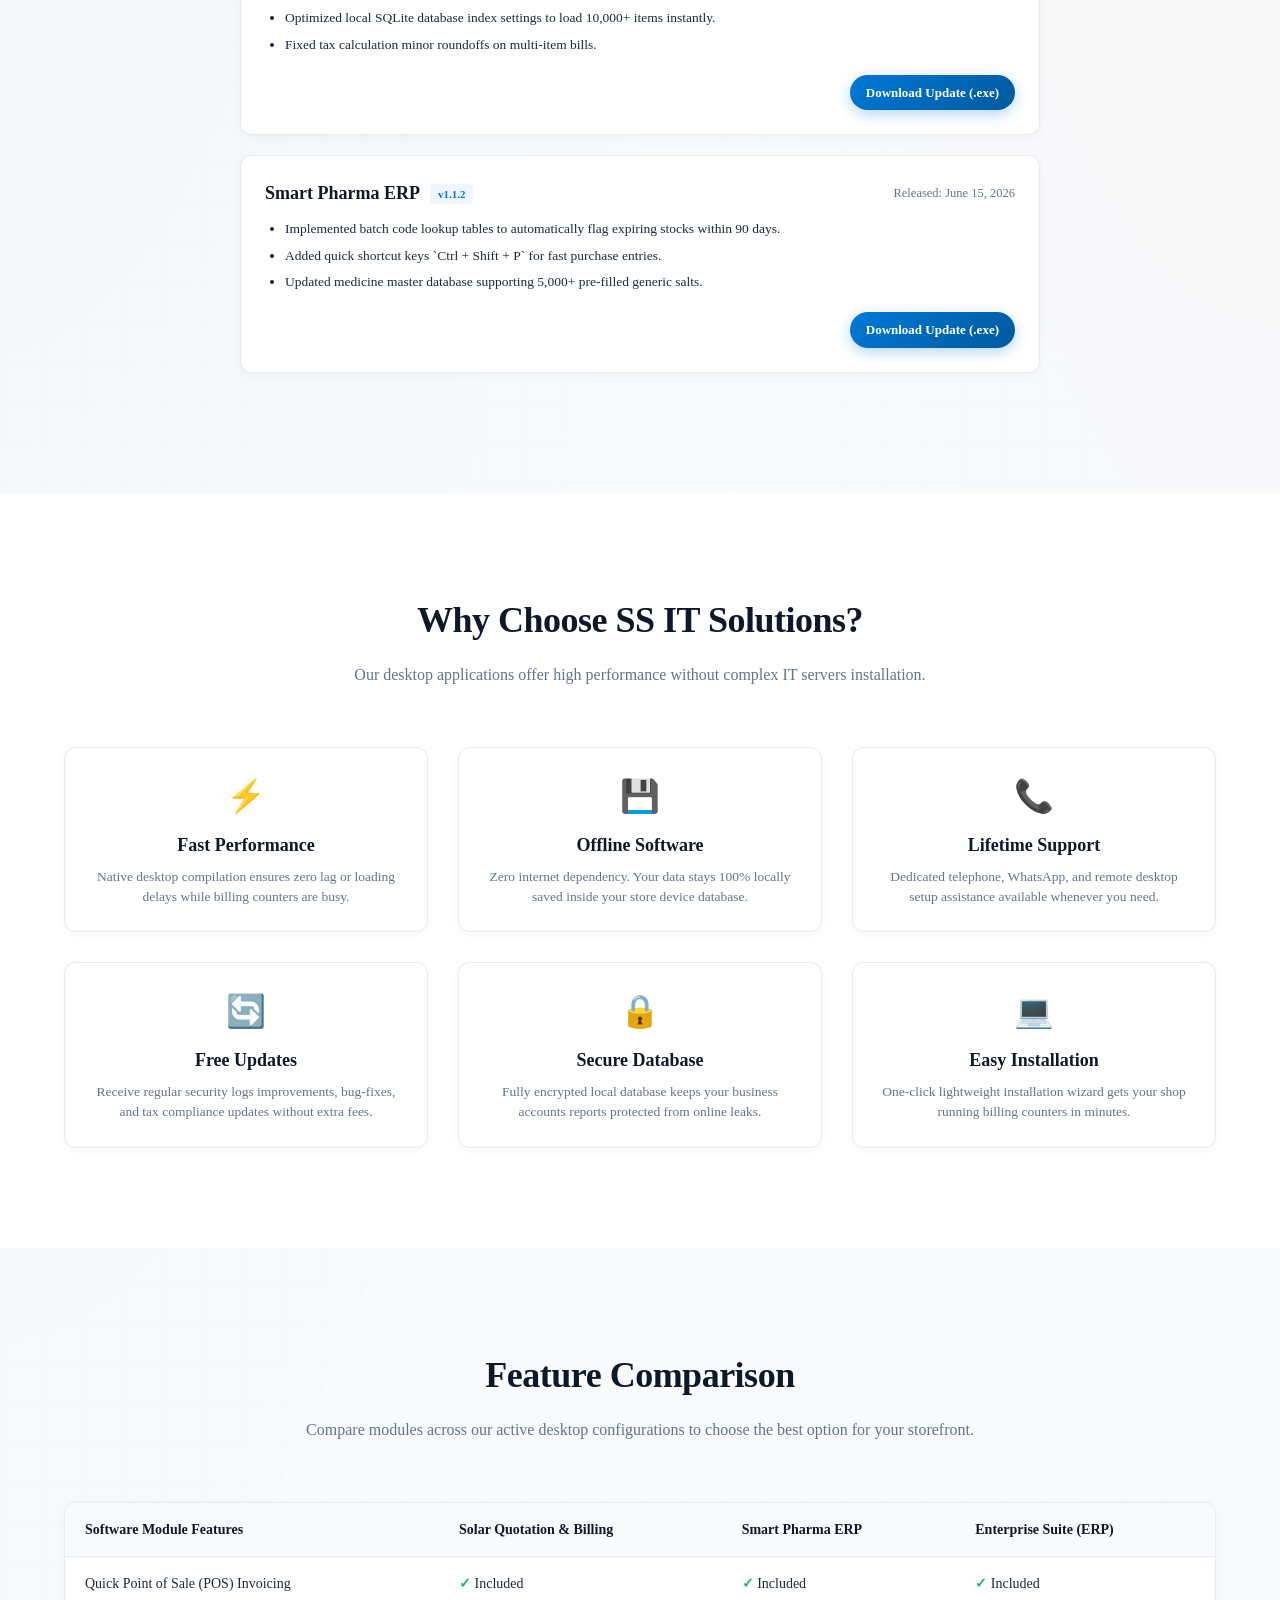
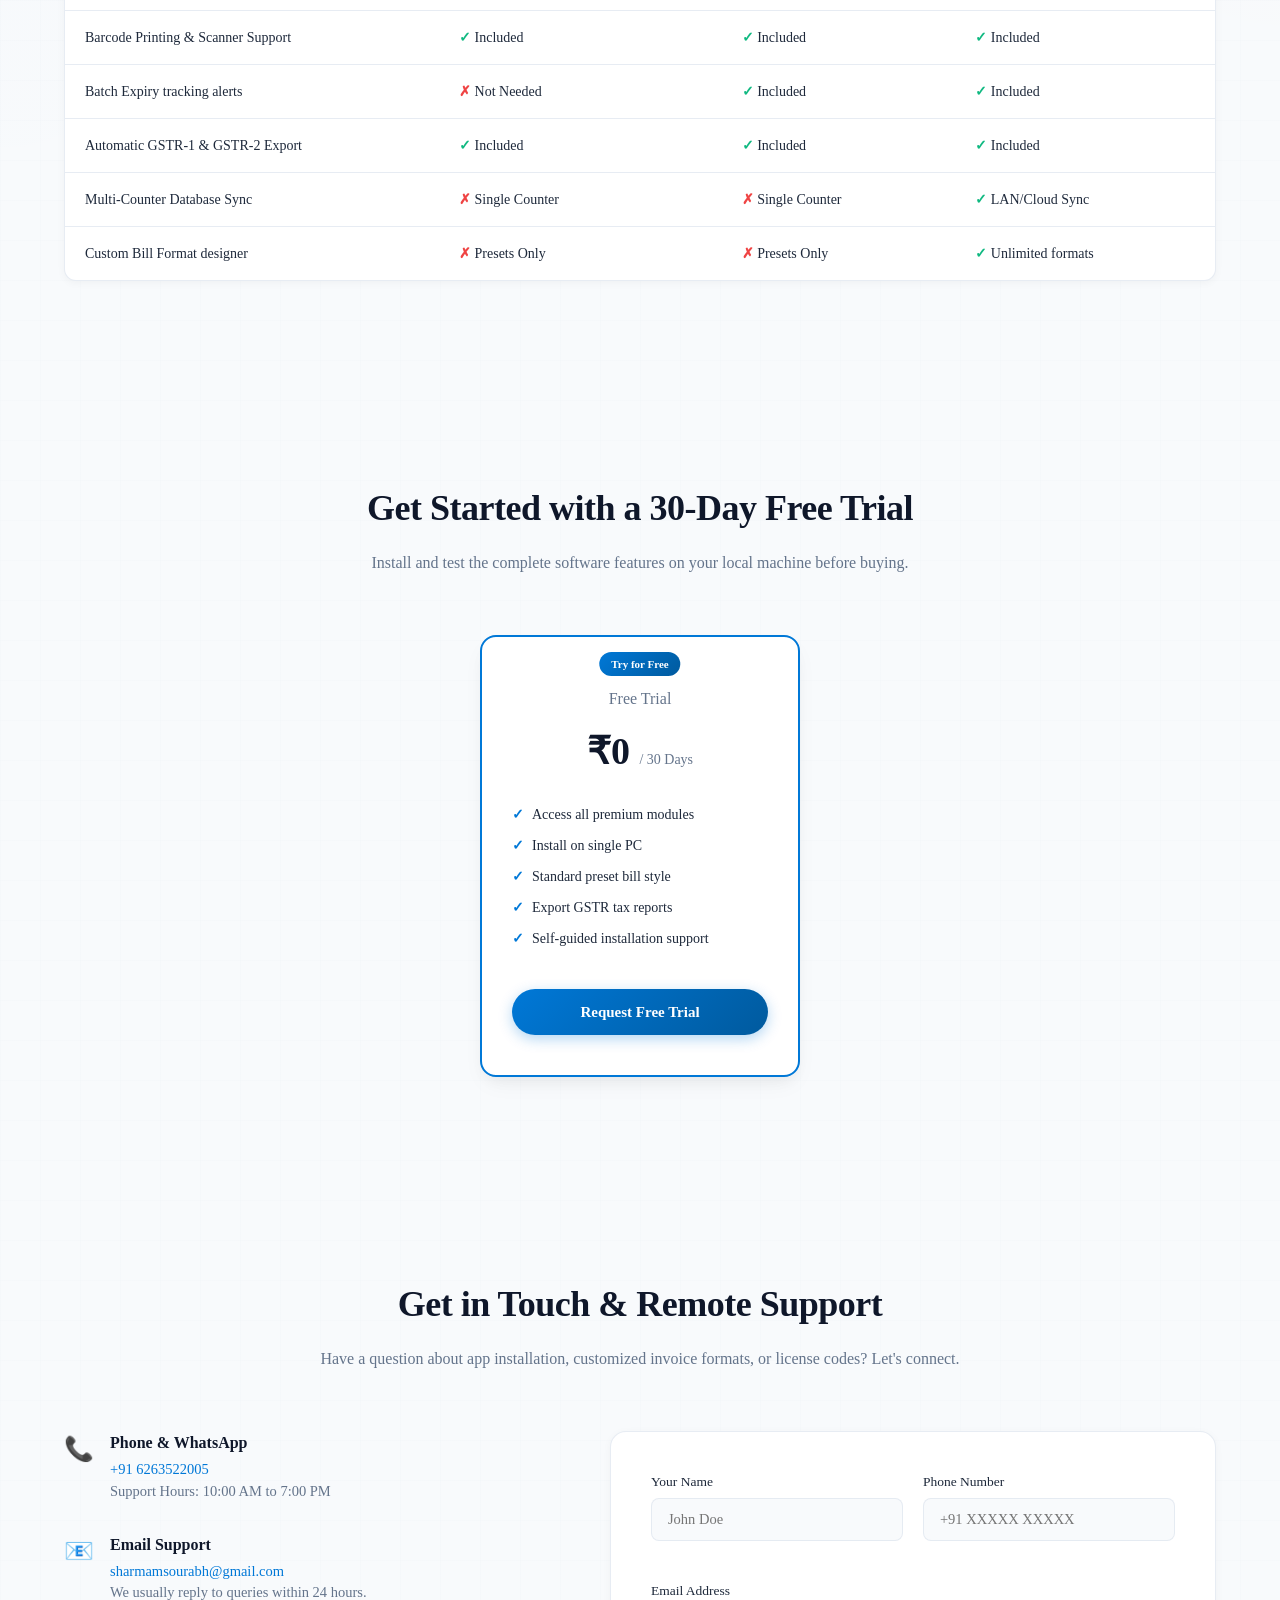
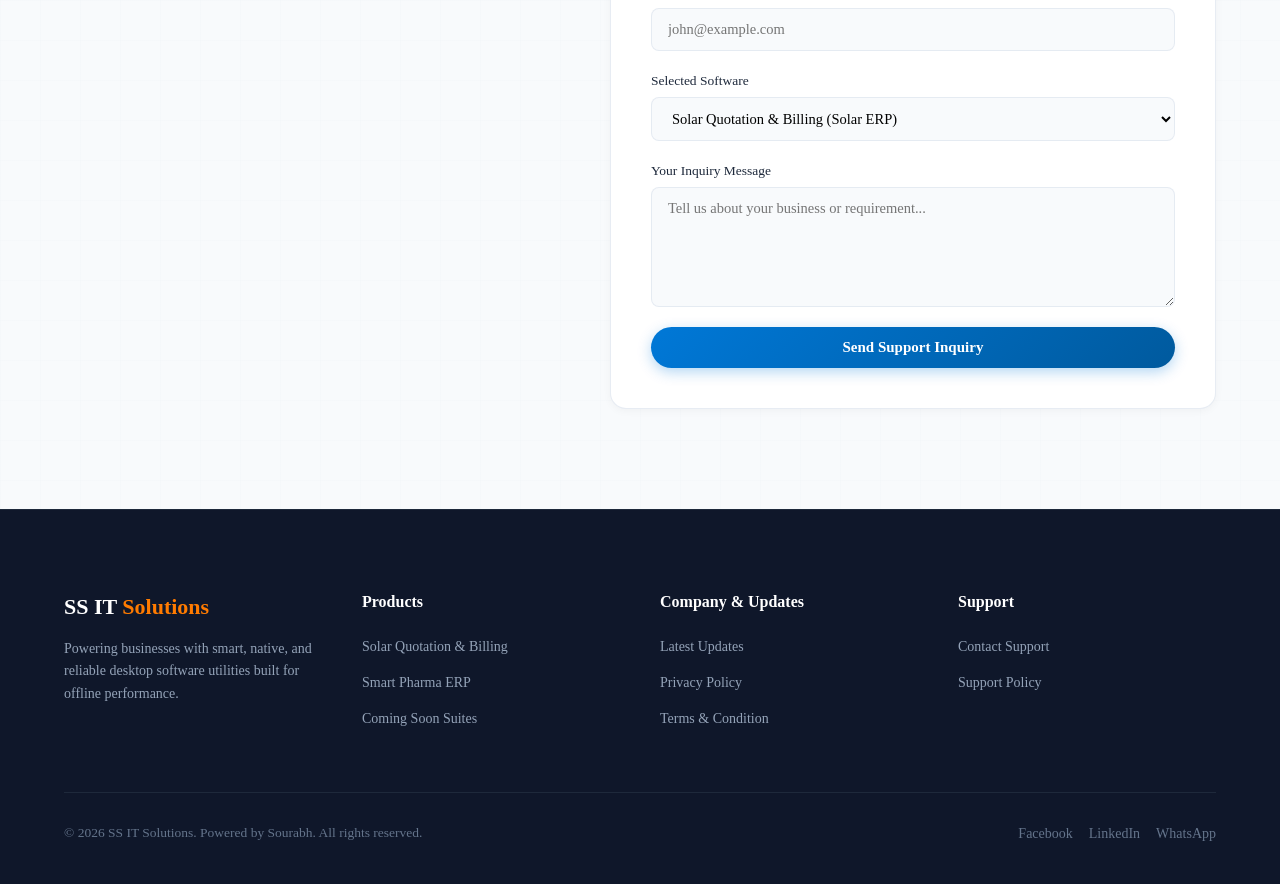
==== commit 1029d7c6: "content: update solar update card to web app saas solution" ====
--- a/index.html
+++ b/index.html
@@ -342,20 +342,19 @@
                 <div class="update-item">
                     <div class="update-header">
                         <div class="update-title">
-                            <h3>Solar Quotation & Billing</h3>
-                            <span class="update-version" id="solar-version">v1.1.0</span>
-                        </div>
-                        <span class="update-date" id="solar-date">Released: July 23, 2026</span>
+                            <h3>Custom Web Applications (SaaS)</h3>
+                            <span class="update-version" id="solar-version">v2.0.0</span>
+                        </div>
+                        <span class="update-date" id="solar-date">Released: August 8, 2026</span>
                     </div>
                     <ul class="changelog-list">
-                        <li>Added smart quotation generator with customizable discount and GST fields.</li>
-                        <li>Designed dynamic dashboard counters tracking total customers, quotations, and bills.</li>
-                        <li>Implemented complete customer master database with search, edit, and deletion logic.</li>
-                        <li>Built interactive payments, inventory tracker, and sales reports modules.</li>
+                        <li>Migrated from desktop architecture to a fully responsive, cloud-based Web App (SaaS) architecture.</li>
+                        <li>Designed dynamic web dashboards accessible from Mobile, Tablet, and Desktop instantly.</li>
+                        <li>Implemented secure Cloud Database with real-time sync, auto-backups, and Role-Based Access Control (RBAC).</li>
+                        <li>Integrated REST APIs for automated payment gateways, email/SMS invoicing, and GST portals.</li>
                     </ul>
                     <div style="text-align: right; margin-top: 15px;">
-                        <a href="assets/Solar_Quotation_Billing/Solar_Billing_Update.exe" class="btn btn-primary btn-sm"
-                            download>Download Update (.exe)</a>
+                        <a href="#contact" class="btn btn-primary btn-sm">Inquire for Web App</a>
                     </div>
                 </div>
 
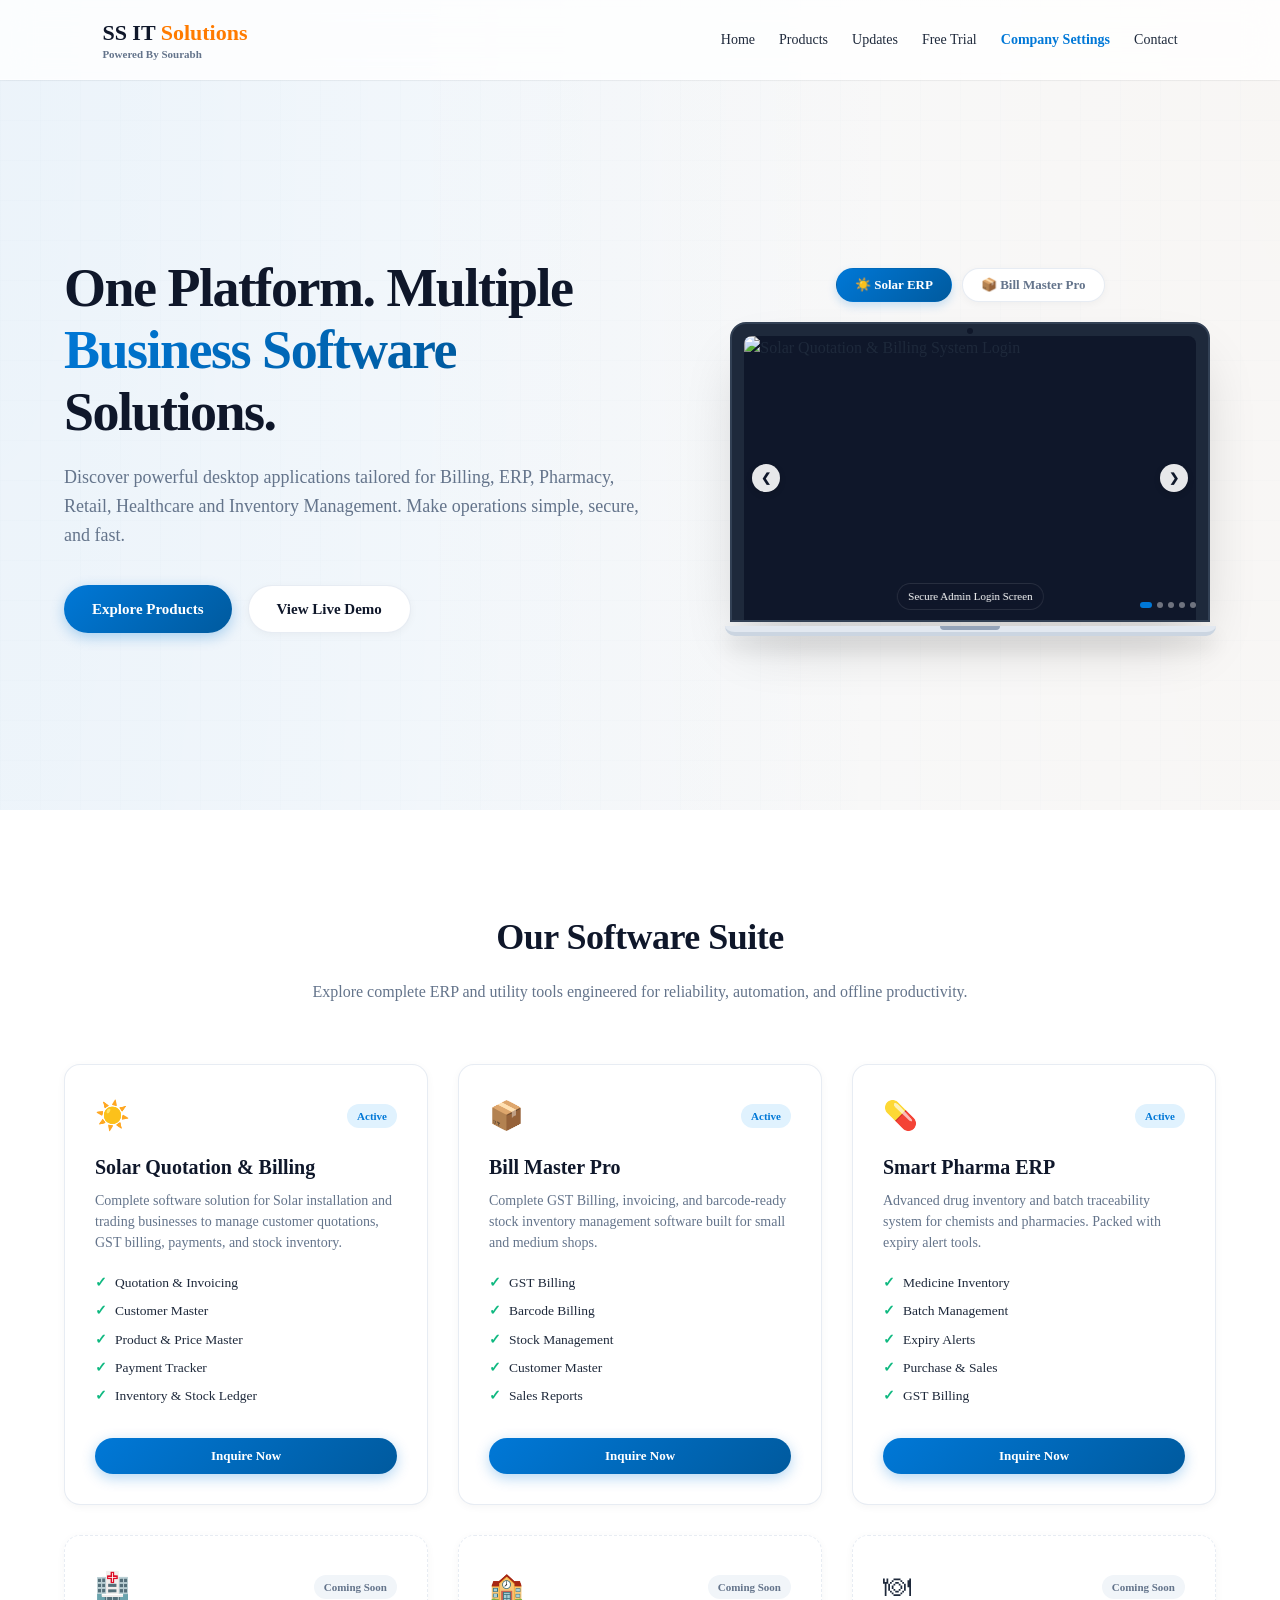
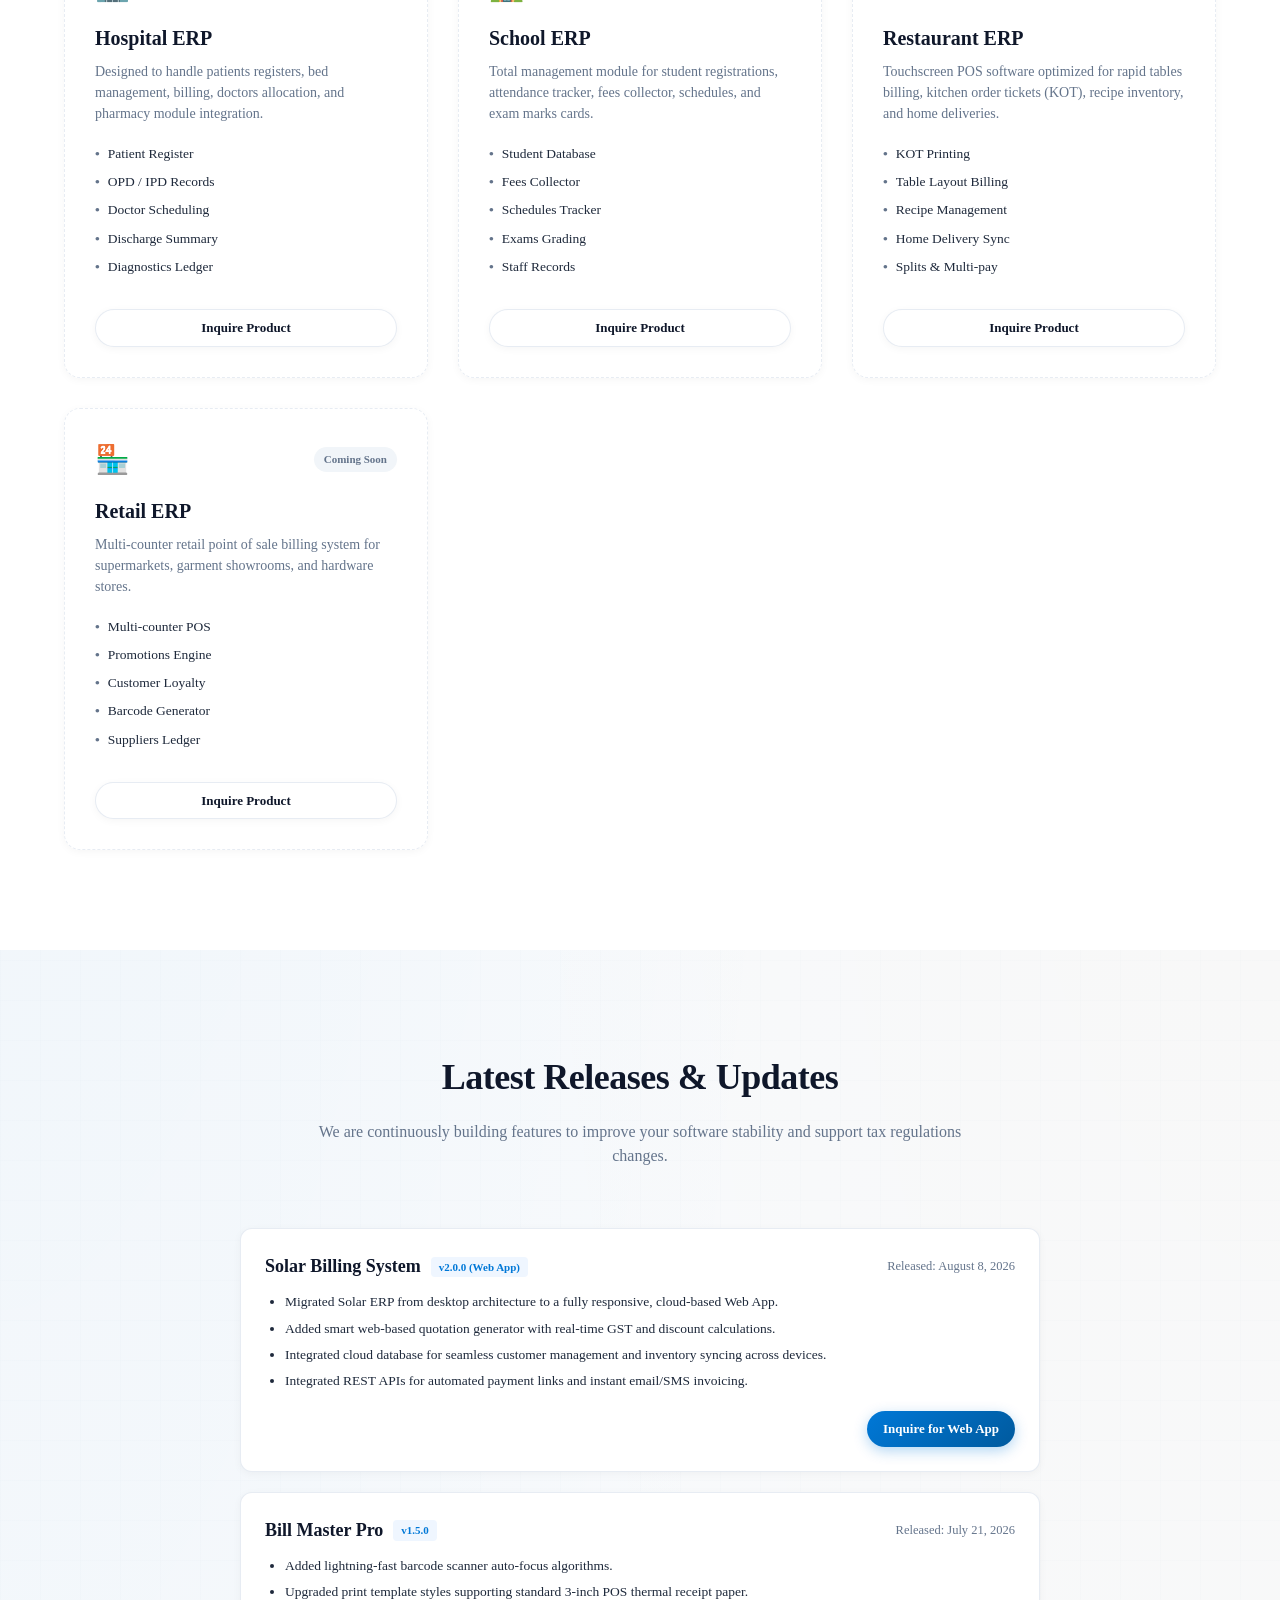
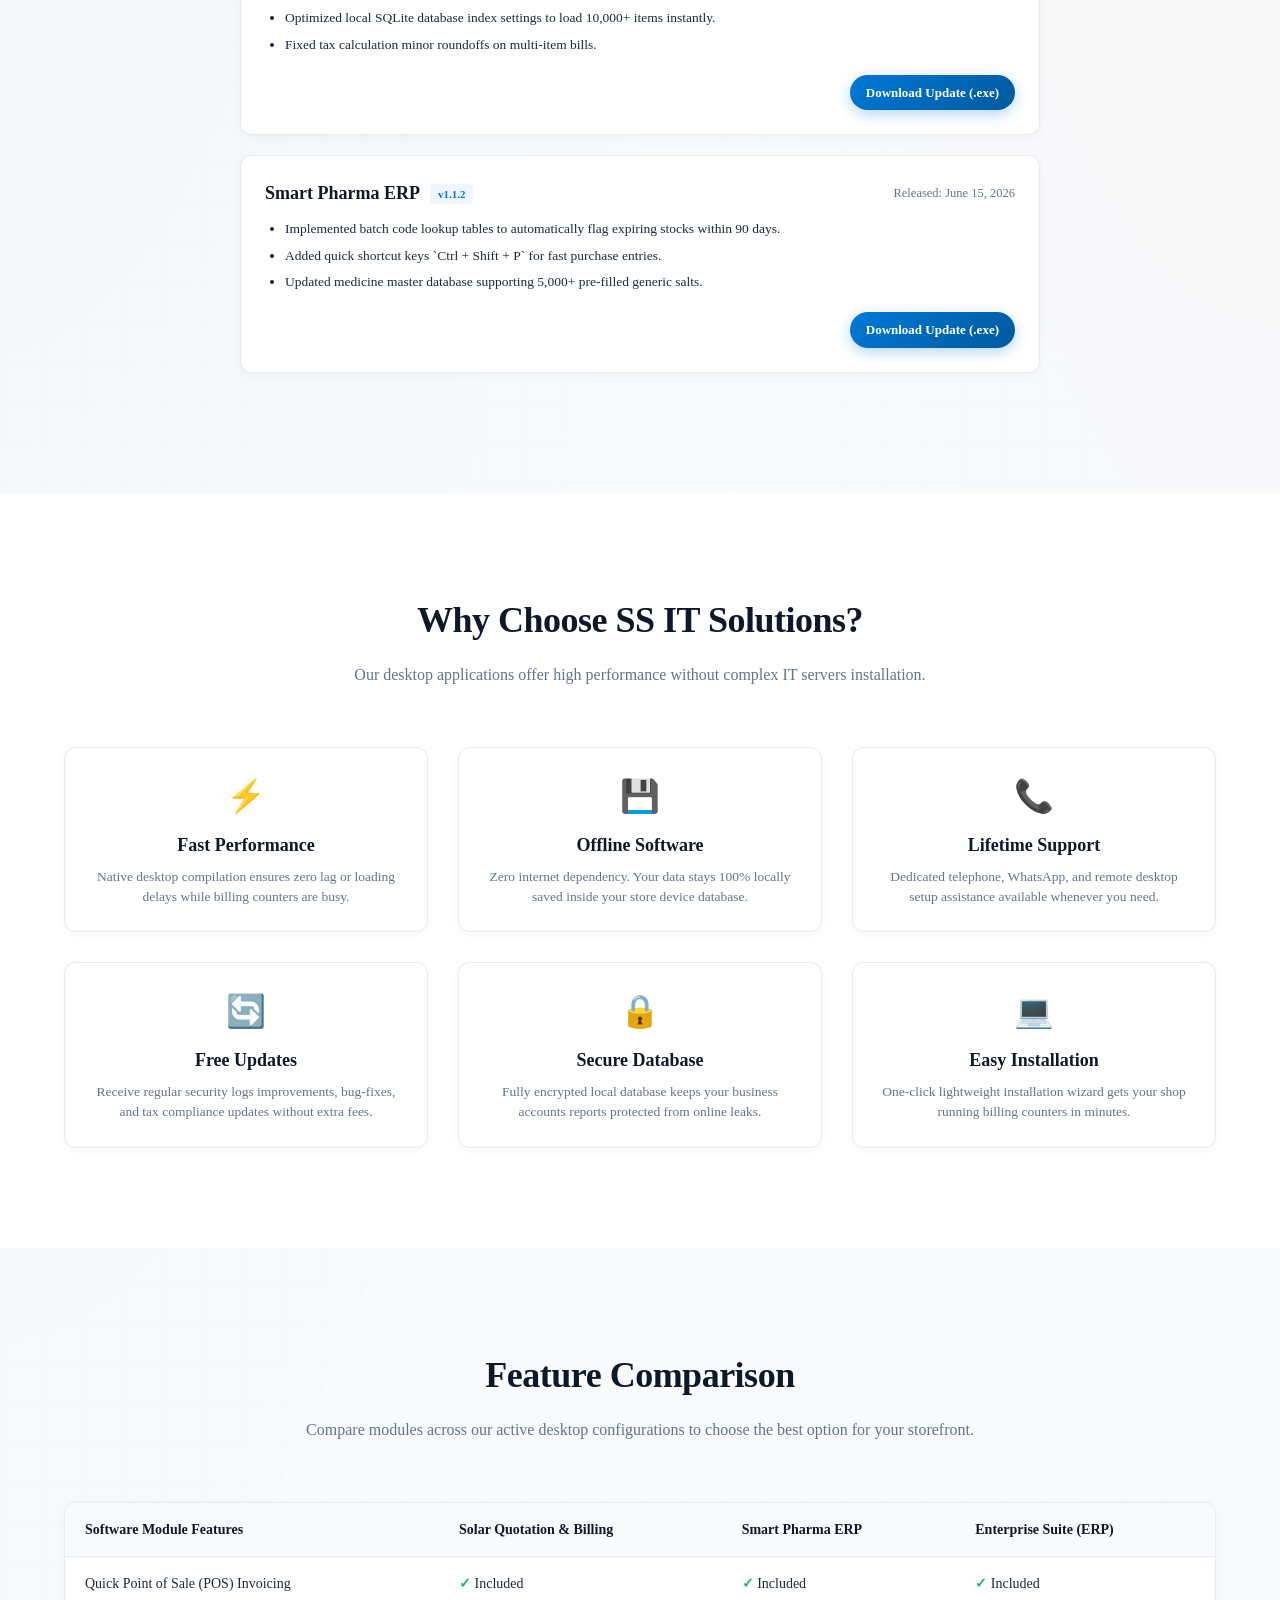
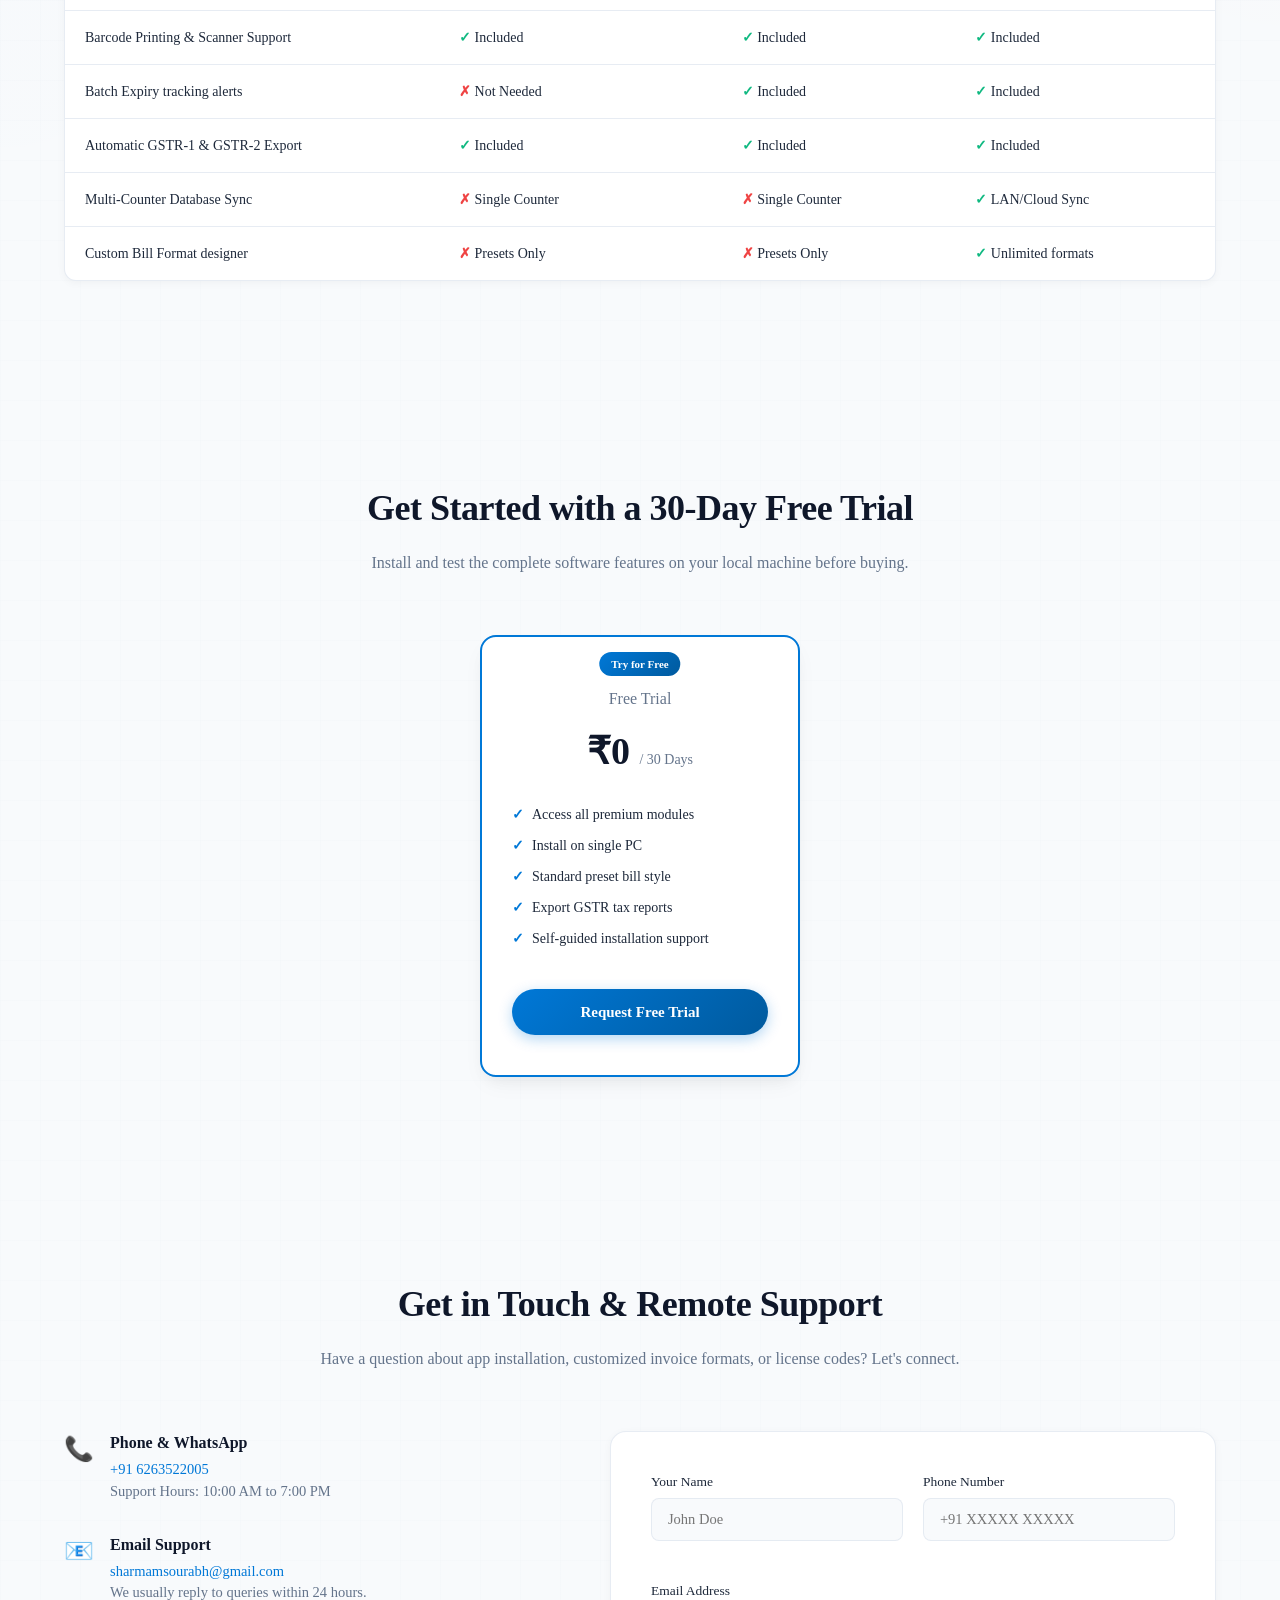
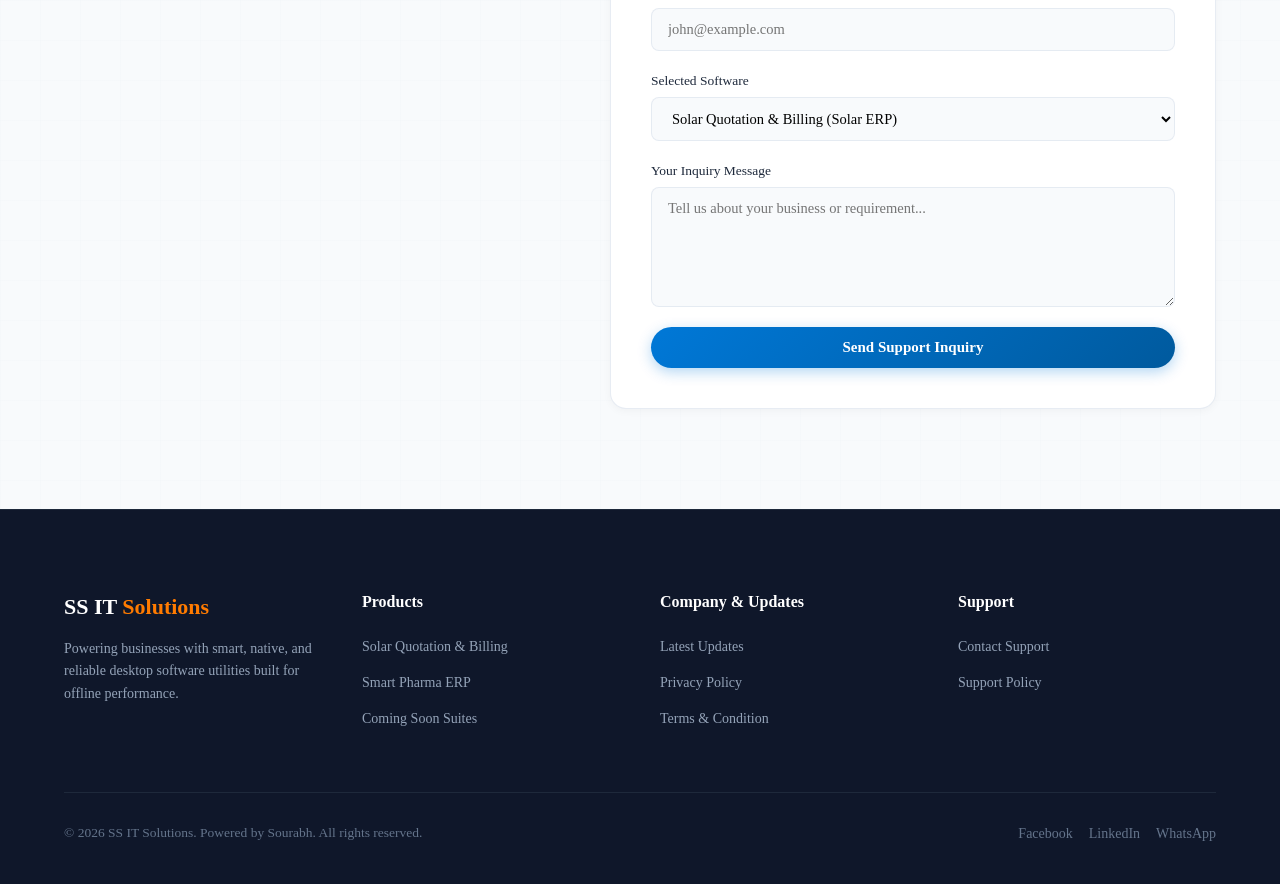
==== commit 5f69fd5d: "content: update solar web app update text" ====
--- a/index.html
+++ b/index.html
@@ -342,16 +342,16 @@
                 <div class="update-item">
                     <div class="update-header">
                         <div class="update-title">
-                            <h3>Custom Web Applications (SaaS)</h3>
-                            <span class="update-version" id="solar-version">v2.0.0</span>
+                            <h3>Solar Billing System</h3>
+                            <span class="update-version" id="solar-version">v2.0.0 (Web App)</span>
                         </div>
                         <span class="update-date" id="solar-date">Released: August 8, 2026</span>
                     </div>
                     <ul class="changelog-list">
-                        <li>Migrated from desktop architecture to a fully responsive, cloud-based Web App (SaaS) architecture.</li>
-                        <li>Designed dynamic web dashboards accessible from Mobile, Tablet, and Desktop instantly.</li>
-                        <li>Implemented secure Cloud Database with real-time sync, auto-backups, and Role-Based Access Control (RBAC).</li>
-                        <li>Integrated REST APIs for automated payment gateways, email/SMS invoicing, and GST portals.</li>
+                        <li>Migrated Solar ERP from desktop architecture to a fully responsive, cloud-based Web App.</li>
+                        <li>Added smart web-based quotation generator with real-time GST and discount calculations.</li>
+                        <li>Integrated cloud database for seamless customer management and inventory syncing across devices.</li>
+                        <li>Integrated REST APIs for automated payment links and instant email/SMS invoicing.</li>
                     </ul>
                     <div style="text-align: right; margin-top: 15px;">
                         <a href="#contact" class="btn btn-primary btn-sm">Inquire for Web App</a>
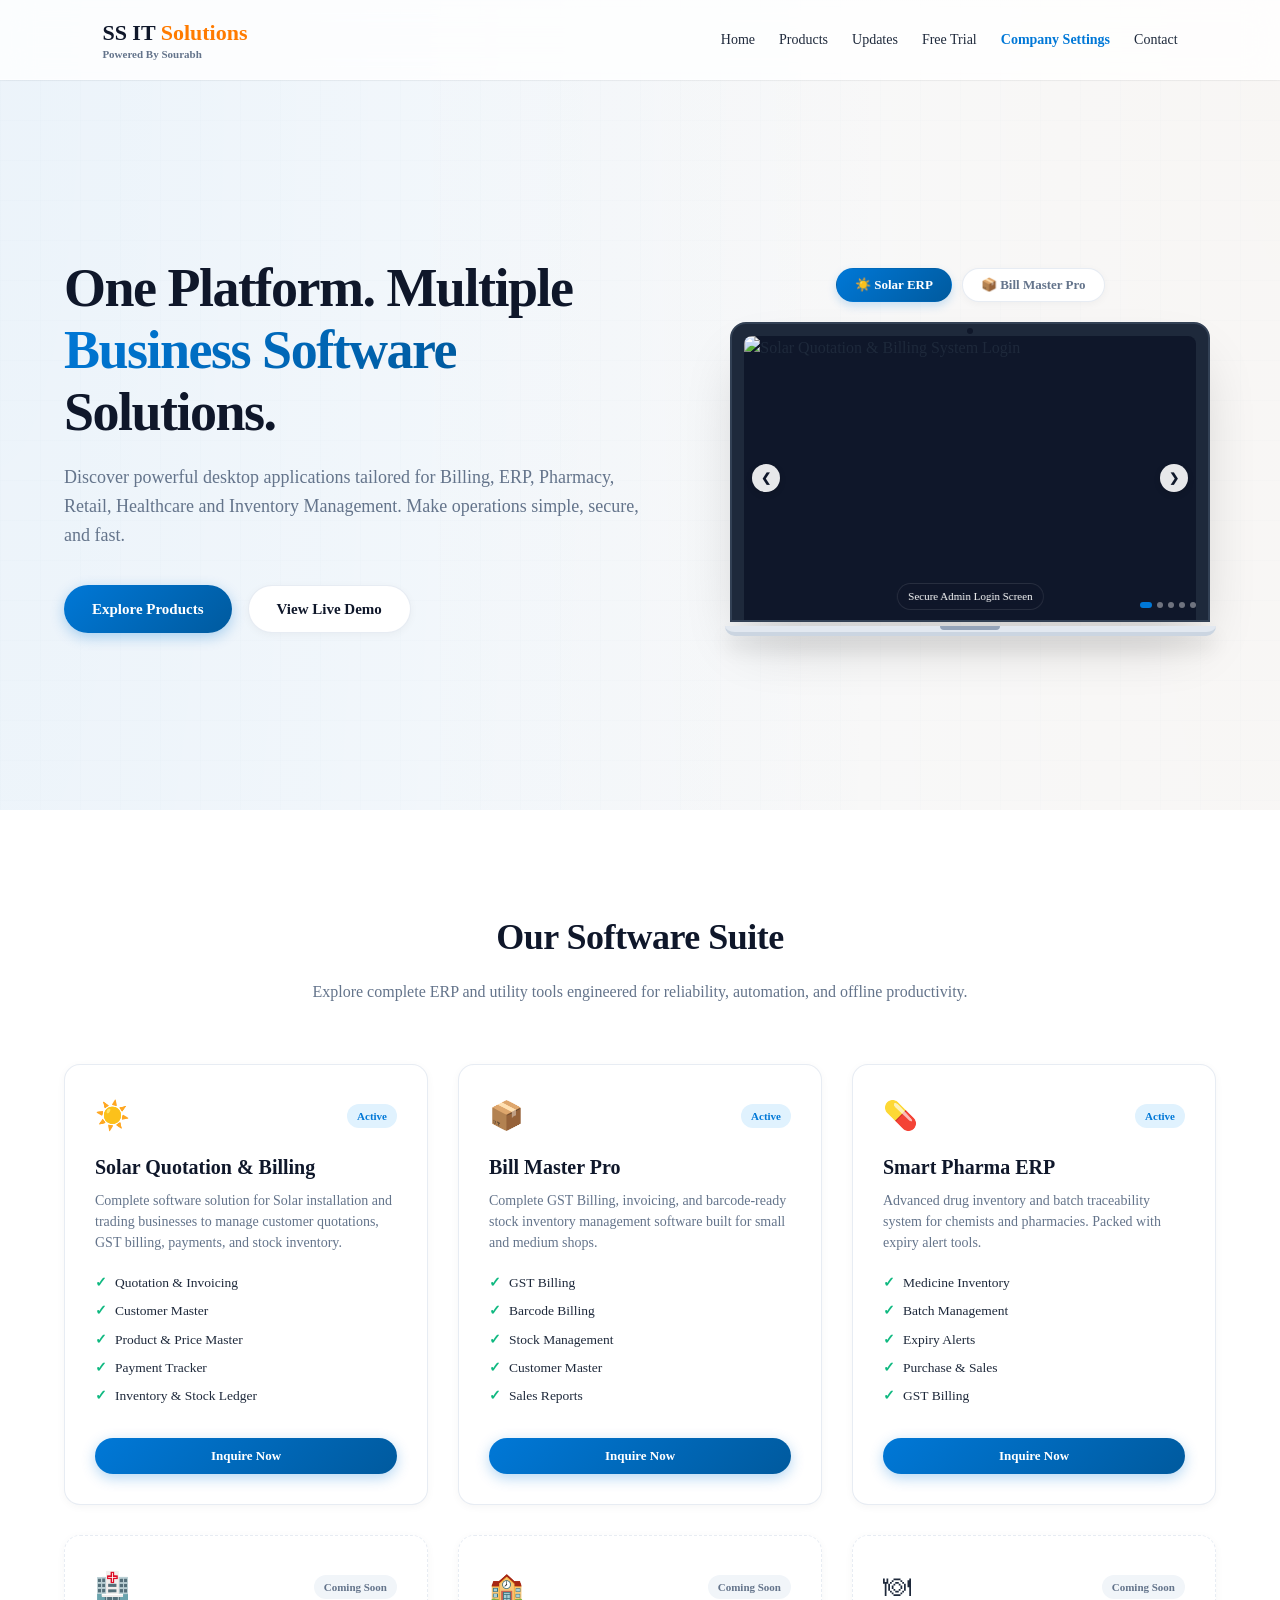
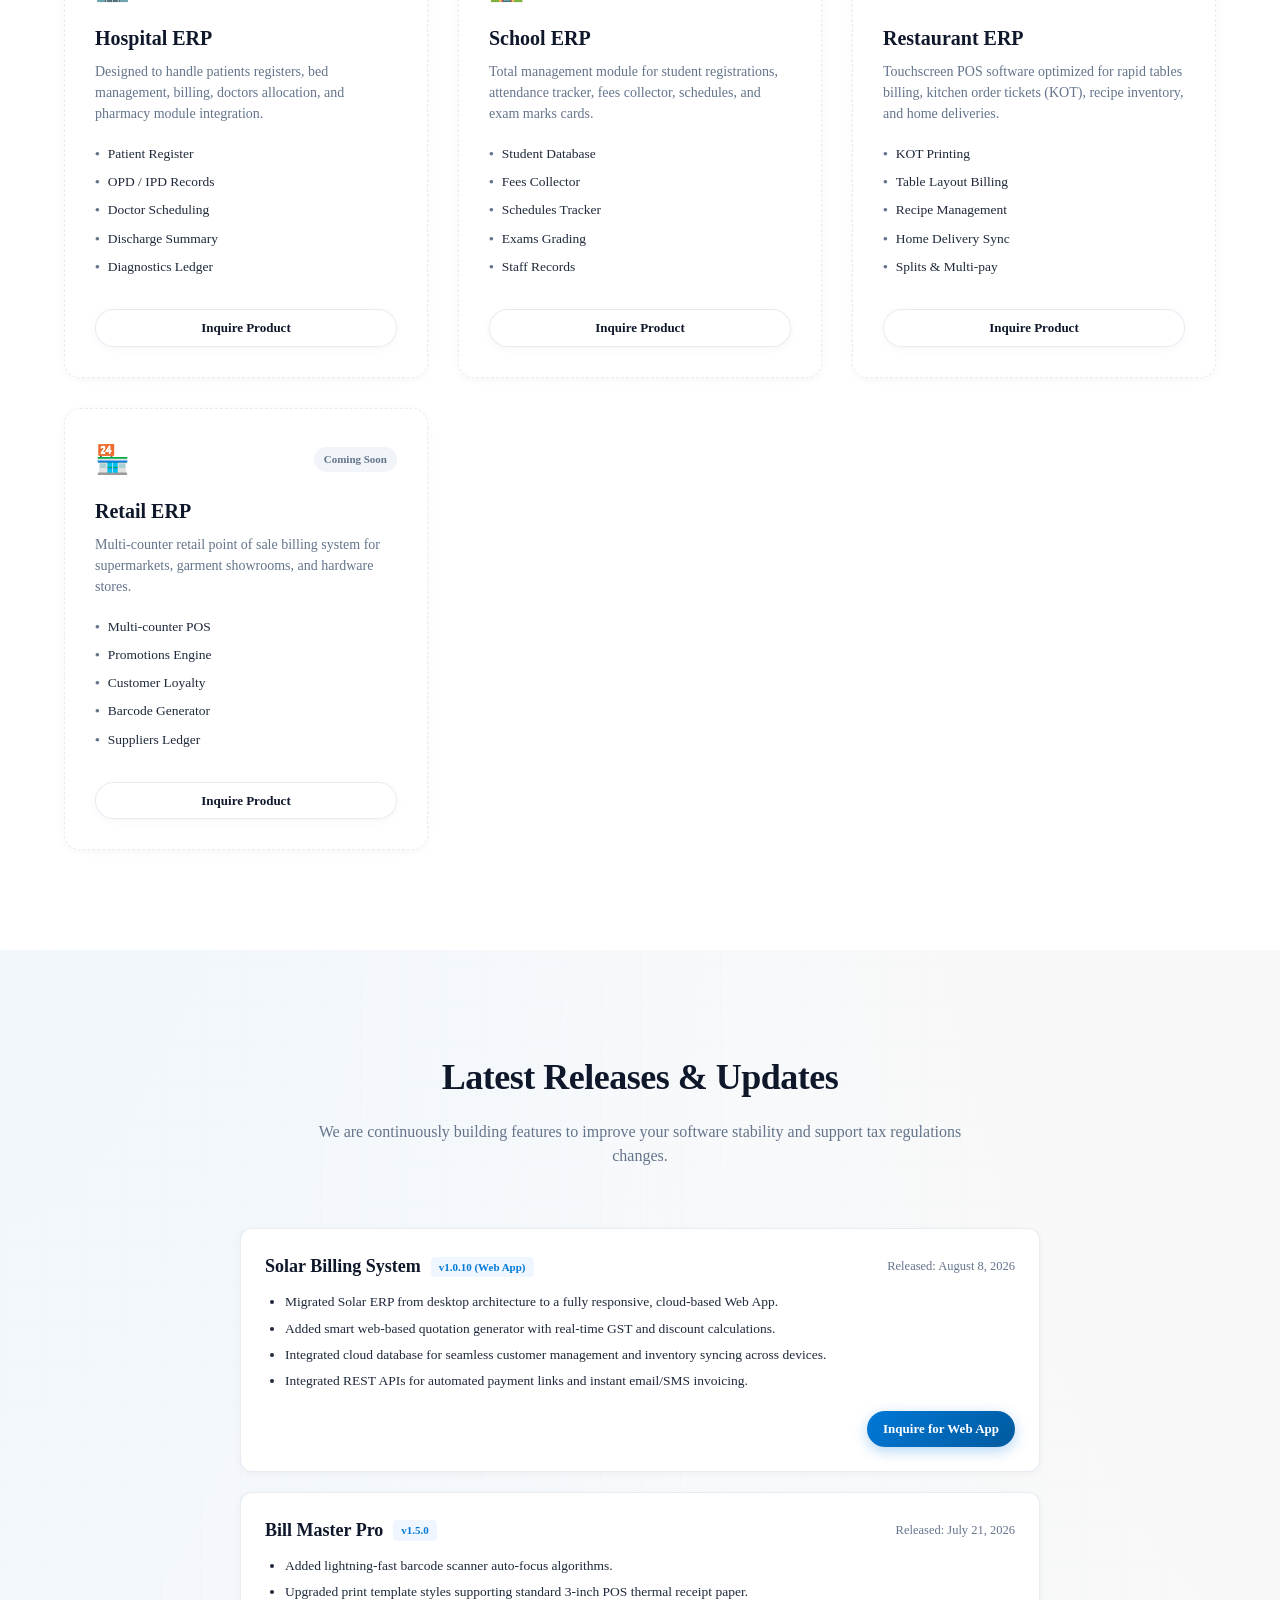
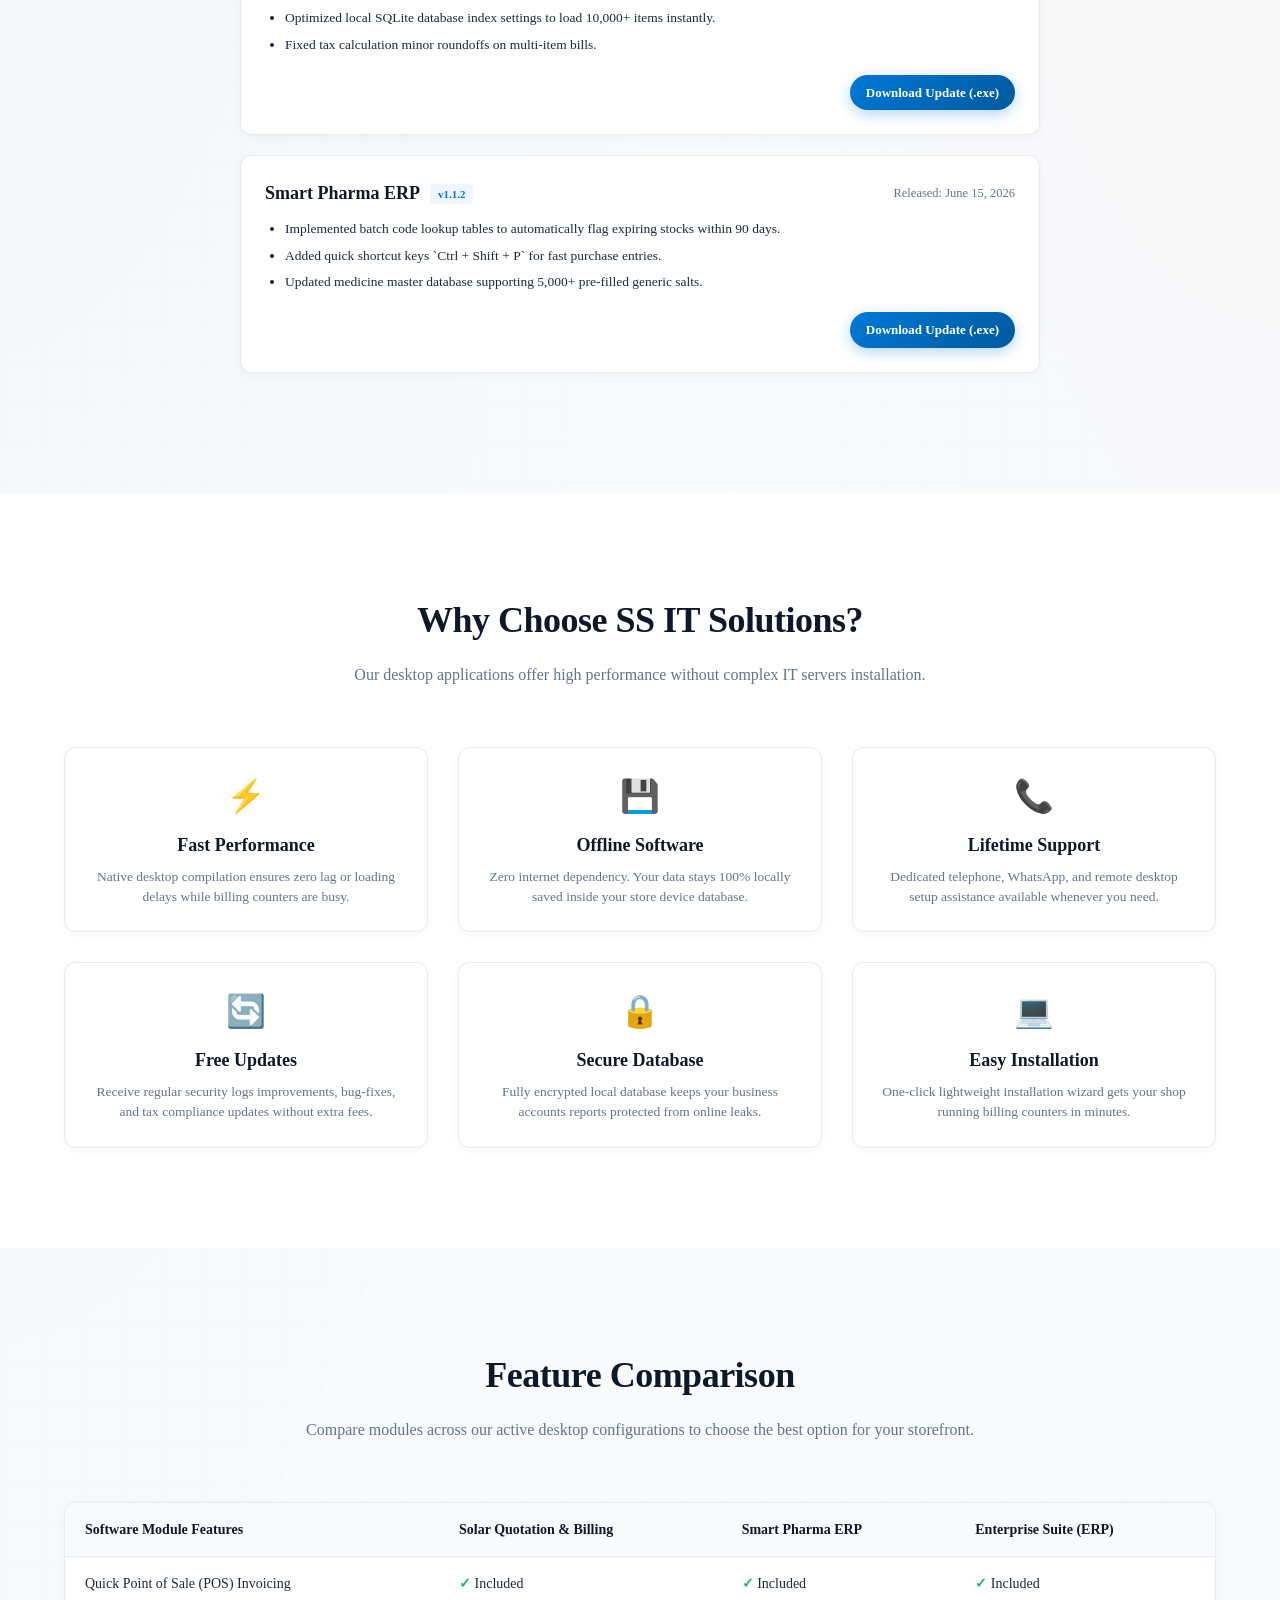
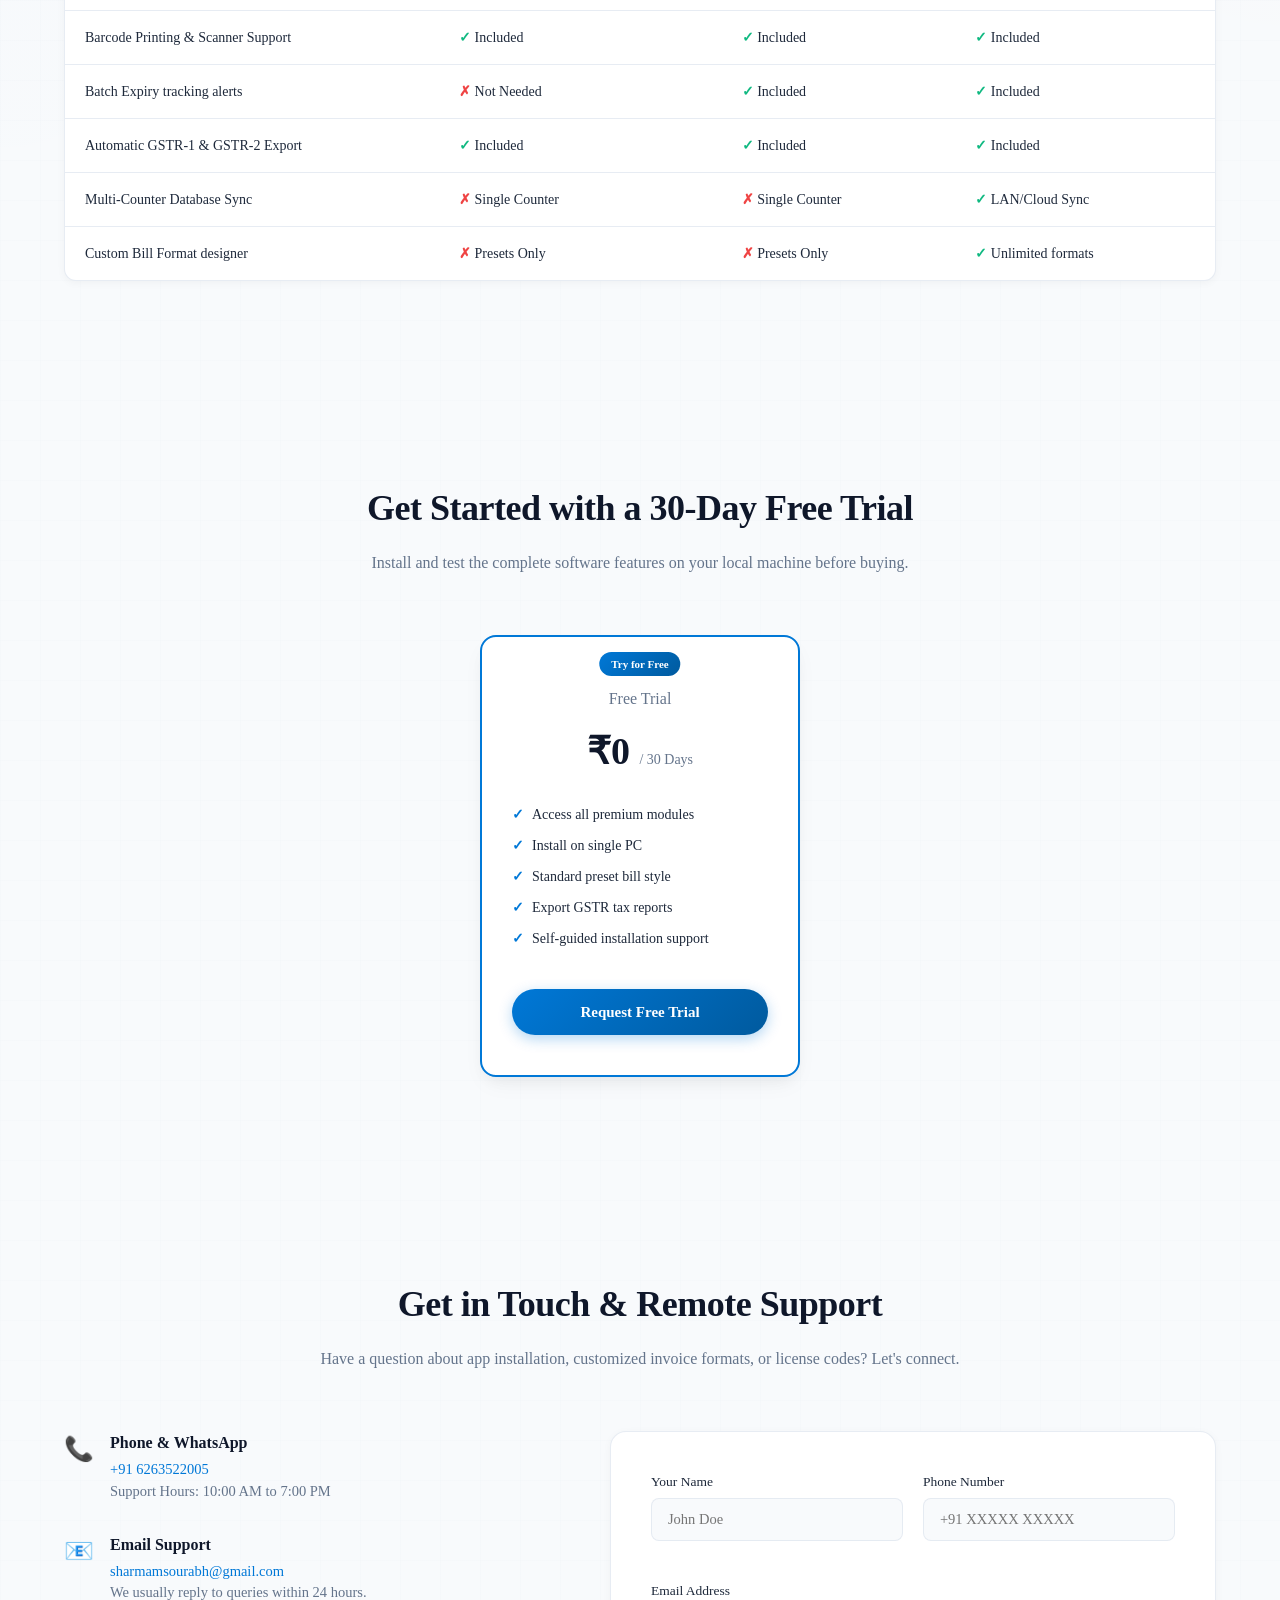
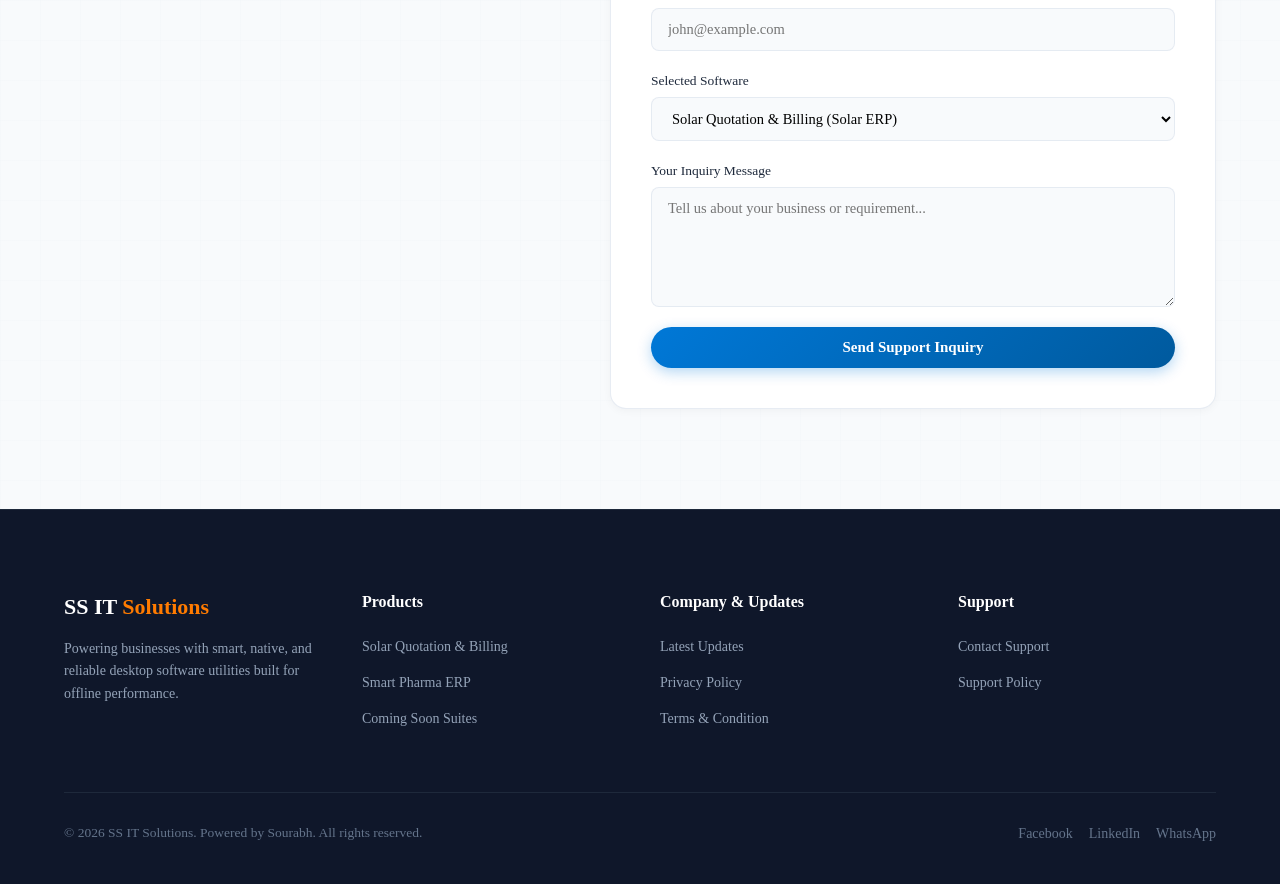
==== commit b8bb18ae: "content: update hardcoded fallback version to v1.0.10" ====
--- a/index.html
+++ b/index.html
@@ -343,7 +343,7 @@
                     <div class="update-header">
                         <div class="update-title">
                             <h3>Solar Billing System</h3>
-                            <span class="update-version" id="solar-version">v2.0.0 (Web App)</span>
+                            <span class="update-version" id="solar-version">v1.0.10 (Web App)</span>
                         </div>
                         <span class="update-date" id="solar-date">Released: August 8, 2026</span>
                     </div>
